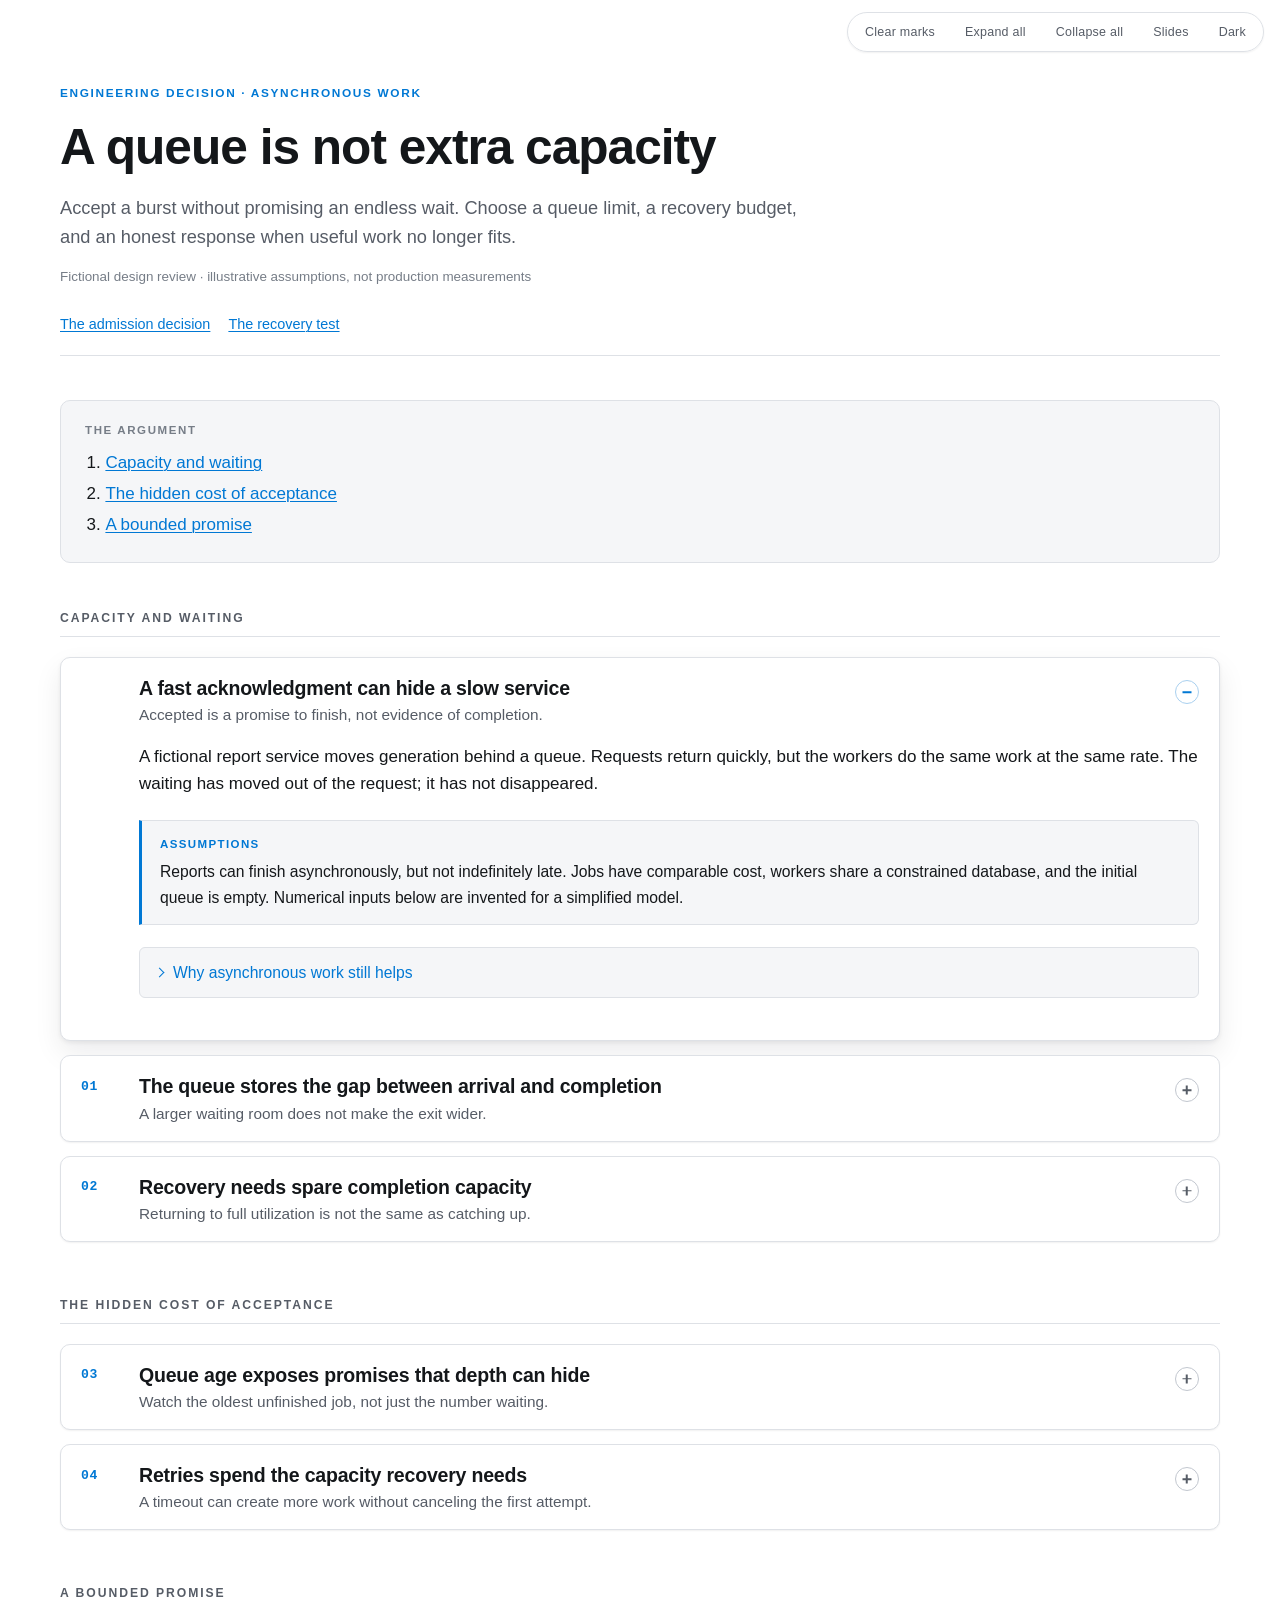
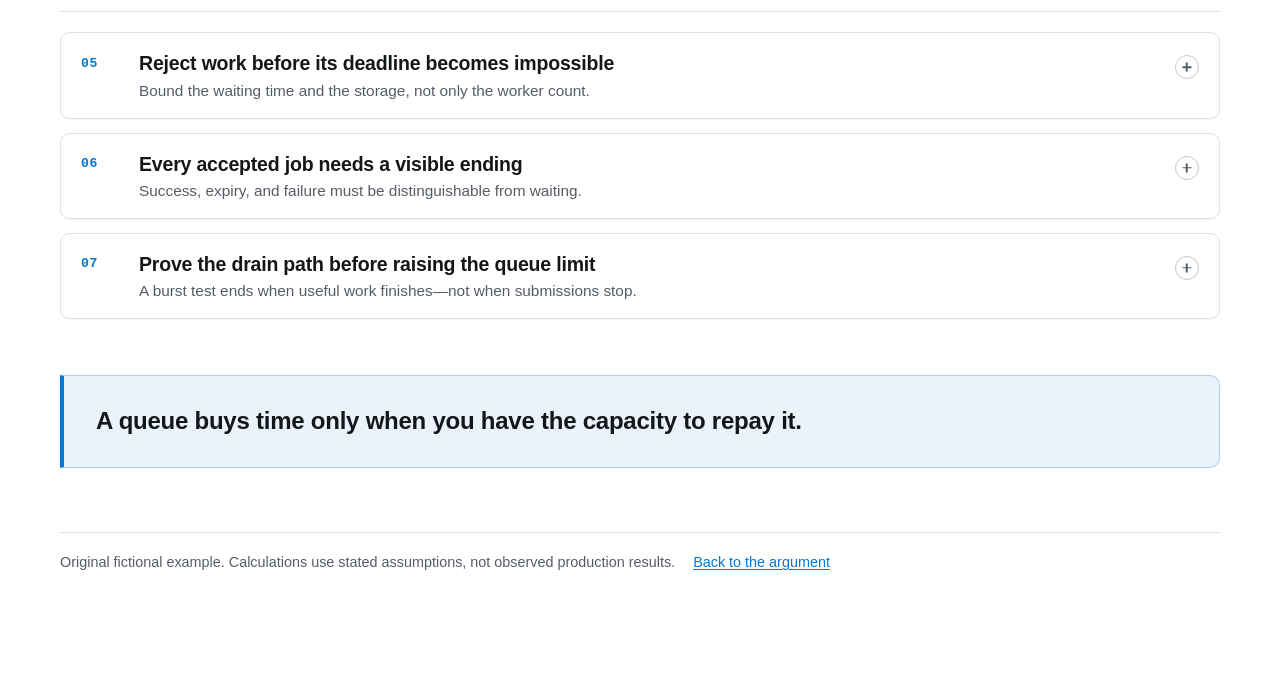
==== examples/html-docs/queue-is-not-capacity.standalone.html @ ca564f86 "Publish documented research, reasoning, and HTML skills Add catalog-ready packages, public examples," ====
<!doctype html>
<!--
MIT License

Copyright (c) 2026 Tomáš Kubica

Permission is hereby granted, free of charge, to any person obtaining a copy
of this software and associated documentation files (the "Software"), to deal
in the Software without restriction, including without limitation the rights
to use, copy, modify, merge, publish, distribute, sublicense, and/or sell
copies of the Software, and to permit persons to whom the Software is
furnished to do so, subject to the following conditions:

The above copyright notice and this permission notice shall be included in all
copies or substantial portions of the Software.

THE SOFTWARE IS PROVIDED "AS IS", WITHOUT WARRANTY OF ANY KIND, EXPRESS OR
IMPLIED, INCLUDING BUT NOT LIMITED TO THE WARRANTIES OF MERCHANTABILITY,
FITNESS FOR A PARTICULAR PURPOSE AND NONINFRINGEMENT. IN NO EVENT SHALL THE
AUTHORS OR COPYRIGHT HOLDERS BE LIABLE FOR ANY CLAIM, DAMAGES OR OTHER
LIABILITY, WHETHER IN AN ACTION OF CONTRACT, TORT OR OTHERWISE, ARISING FROM,
OUT OF OR IN CONNECTION WITH THE SOFTWARE OR THE USE OR OTHER DEALINGS IN THE
SOFTWARE.
-->
<html lang="en">
<head>
<meta charset="utf-8">
<meta name="viewport" content="width=device-width, initial-scale=1">
<title>A queue is not extra capacity</title>
<meta name="description" content="An engineering decision about bounded queues, recovery headroom, and admitting only work that can still finish usefully.">
<meta name="doc-id" content="queue-is-not-capacity">
<script>
(function () {
  var d = document.documentElement;
  d.classList.add("js");
  var p = new URLSearchParams(location.search);
  var t = p.get("theme");
  if (t !== "light" && t !== "dark") {
    try { t = localStorage.getItem("doc-theme"); } catch (e) { t = null; }
  }
  if (t !== "light" && t !== "dark") {
    t = window.matchMedia("(prefers-color-scheme: dark)").matches ? "dark" : "light";
  }
  d.setAttribute("data-theme", t);
  if (p.get("view") === "slides") d.setAttribute("data-view", "slides");
})();
</script>
<style>
:root {
  color-scheme: light;
  --bg: #ffffff; --surface: #ffffff; --surface-2: #f5f6f8; --surface-3: #eaecf0;
  --border: #dee1e6; --border-strong: #c2c7cf;
  --text: #14171a; --text-muted: #565c66; --text-faint: #767d87;
  --accent: #0078d4; --accent-strong: #005a9e; --accent-quiet: #4a9fe0;
  --accent-soft: #eaf3fb; --accent-border: #a9d0ef;
  --warn: #8a5300; --warn-soft: #fdf5e8; --warn-border: #e6c99a;
  --code-bg: #f5f6f8; --code-border: #e2e5ea;
  --focus: #0078d4;
  --shadow-1: 0 1px 2px rgba(16,19,23,.06);
  --shadow-2: 0 2px 4px rgba(16,19,23,.06), 0 12px 28px rgba(16,19,23,.08);
  --radius: 10px; --radius-sm: 6px; --canvas: 1160px;
  --font-sans: -apple-system, BlinkMacSystemFont, "Segoe UI Variable Text", "Segoe UI", Roboto, "Helvetica Neue", Arial, sans-serif;
  --font-mono: "Cascadia Mono", "Cascadia Code", ui-monospace, Consolas, "SF Mono", "Liberation Mono", Menlo, monospace;
}
[data-theme="dark"] {
  color-scheme: dark;
  --bg: #0e1013; --surface: #15181d; --surface-2: #1b1f26; --surface-3: #232830;
  --border: #2b313a; --border-strong: #3d4550;
  --text: #eceef1; --text-muted: #a7aeb8; --text-faint: #868e99;
  --accent: #4aa3e8; --accent-strong: #7cc0f3; --accent-quiet: #2f80c4;
  --accent-soft: #142430; --accent-border: #2c4f6d;
  --warn: #e0b055; --warn-soft: #241d10; --warn-border: #574627;
  --code-bg: #12151a; --code-border: #262c34;
  --focus: #6cb8f0;
  --shadow-1: 0 1px 2px rgba(0,0,0,.4);
  --shadow-2: 0 2px 4px rgba(0,0,0,.4), 0 12px 28px rgba(0,0,0,.45);
}
</style>
<style>
/* =========================================================================
   html-docs / article runtime
   Shared stylesheet for dynamic articles. Never edit per page.

   Requires the canonical token block inline in the page <head>. The fallback
   layer below only exists so a page is still legible if the inline block is
   missing; unlayered inline tokens always win over this layer.
   ========================================================================= */

@layer tokens-fallback {
  :root {
    color-scheme: light;
    --bg: #ffffff; --surface: #ffffff; --surface-2: #f5f6f8; --surface-3: #eaecf0;
    --border: #dee1e6; --border-strong: #c2c7cf;
    --text: #14171a; --text-muted: #565c66; --text-faint: #767d87;
    --accent: #0078d4; --accent-strong: #005a9e; --accent-quiet: #4a9fe0;
    --accent-soft: #eaf3fb; --accent-border: #a9d0ef;
    --warn: #8a5300; --warn-soft: #fdf5e8; --warn-border: #e6c99a;
    --code-bg: #f5f6f8; --code-border: #e2e5ea;
    --focus: #0078d4;
    --shadow-1: 0 1px 2px rgba(16,19,23,.06);
    --shadow-2: 0 2px 4px rgba(16,19,23,.06), 0 12px 28px rgba(16,19,23,.08);
    --radius: 10px; --radius-sm: 6px; --canvas: 1160px;
    --font-sans: -apple-system, BlinkMacSystemFont, "Segoe UI Variable Text", "Segoe UI", Roboto, "Helvetica Neue", Arial, sans-serif;
    --font-mono: "Cascadia Mono", "Cascadia Code", ui-monospace, Consolas, "SF Mono", "Liberation Mono", Menlo, monospace;
  }
  [data-theme="dark"] {
    color-scheme: dark;
    --bg: #0e1013; --surface: #15181d; --surface-2: #1b1f26; --surface-3: #232830;
    --border: #2b313a; --border-strong: #3d4550;
    --text: #eceef1; --text-muted: #a7aeb8; --text-faint: #868e99;
    --accent: #4aa3e8; --accent-strong: #7cc0f3; --accent-quiet: #2f80c4;
    --accent-soft: #142430; --accent-border: #2c4f6d;
    --warn: #e0b055; --warn-soft: #241d10; --warn-border: #574627;
    --code-bg: #12151a; --code-border: #262c34;
    --focus: #6cb8f0;
    --shadow-1: 0 1px 2px rgba(0,0,0,.4);
    --shadow-2: 0 2px 4px rgba(0,0,0,.4), 0 12px 28px rgba(0,0,0,.45);
  }
}

/* ---------- base ---------------------------------------------------- */

*, *::before, *::after { box-sizing: border-box; }

html { -webkit-text-size-adjust: 100%; }

body {
  margin: 0;
  padding: 0 24px 96px;
  background: var(--bg);
  color: var(--text);
  font-family: var(--font-sans);
  font-size: 17px;
  line-height: 1.62;
  counter-reset: card;
}

.doc {
  max-width: var(--canvas);
  margin: 0 auto;
}

p { margin: 0 0 1em; }
p:last-child { margin-bottom: 0; }

a {
  color: var(--accent);
  text-underline-offset: 2px;
  text-decoration-thickness: 1px;
}
a:hover { color: var(--accent-strong); }

:focus-visible {
  outline: 2px solid var(--focus);
  outline-offset: 2px;
  border-radius: 3px;
}

h1, h2, h3, h4 { line-height: 1.24; font-weight: 650; }

hr { border: 0; border-top: 1px solid var(--border); margin: 40px 0; }

ul, ol { margin: 0 0 1em; padding-left: 1.3em; }
li { margin: 0.28em 0; }

strong { font-weight: 650; }

code {
  font-family: var(--font-mono);
  font-size: 0.92em;
}

:not(pre) > code {
  background: var(--surface-2);
  border: 1px solid var(--border);
  border-radius: 4px;
  padding: 0.08em 0.34em;
}

table {
  width: 100%;
  border-collapse: collapse;
  margin: 0 0 1em;
  font-size: 0.96em;
}
th, td {
  text-align: left;
  padding: 8px 12px;
  border-bottom: 1px solid var(--border);
  vertical-align: top;
}
th {
  font-size: 0.8rem;
  letter-spacing: 0.06em;
  text-transform: uppercase;
  color: var(--text-muted);
  font-weight: 600;
}

/* ---------- controls bar -------------------------------------------- */

.controls {
  position: fixed;
  top: 12px;
  right: 16px;
  z-index: 40;
  display: flex;
  gap: 6px;
  padding: 5px;
  background: color-mix(in srgb, var(--surface) 88%, transparent);
  border: 1px solid var(--border);
  border-radius: 999px;
  box-shadow: var(--shadow-1);
  backdrop-filter: blur(8px);
}

.ctrl {
  font: inherit;
  font-size: 0.78rem;
  line-height: 1;
  letter-spacing: 0.02em;
  color: var(--text-muted);
  background: transparent;
  border: 0;
  border-radius: 999px;
  padding: 8px 12px;
  cursor: pointer;
}
.ctrl:hover { background: var(--surface-2); color: var(--text); }
.ctrl[aria-pressed="true"] {
  background: var(--accent-soft);
  color: var(--accent-strong);
  box-shadow: inset 0 0 0 1px var(--accent-border);
}

/* ---------- header, nav, toc ---------------------------------------- */

.doc-header { padding: 84px 0 8px; }

.eyebrow {
  margin: 0 0 14px;
  font-size: 0.74rem;
  font-weight: 620;
  letter-spacing: 0.14em;
  text-transform: uppercase;
  color: var(--accent);
}

.doc-header h1 {
  margin: 0 0 14px;
  font-size: clamp(2.1rem, 4.6vw, 3.1rem);
  letter-spacing: -0.02em;
}

.subtitle {
  margin: 0 0 14px;
  max-width: 74ch;
  font-size: 1.14rem;
  color: var(--text-muted);
}

.meta {
  margin: 0;
  font-size: 0.84rem;
  color: var(--text-faint);
}

.doc-nav, .doc-footer {
  display: flex;
  flex-wrap: wrap;
  gap: 18px;
  padding: 18px 0;
  font-size: 0.9rem;
}
.doc-nav { border-bottom: 1px solid var(--border); margin-bottom: 44px; }
.doc-footer {
  border-top: 1px solid var(--border);
  margin-top: 64px;
  color: var(--text-muted);
}

.toc {
  margin: 0 0 48px;
  padding: 20px 24px;
  background: var(--surface-2);
  border: 1px solid var(--border);
  border-radius: var(--radius);
}
.toc-label {
  margin: 0 0 10px;
  font-size: 0.72rem;
  font-weight: 620;
  letter-spacing: 0.14em;
  text-transform: uppercase;
  color: var(--text-faint);
}
.toc ol { margin: 0; padding-left: 1.2em; }
.toc li { margin: 0.2em 0; }

/* ---------- chapter -------------------------------------------------- */

.chapter { margin: 0 0 56px; }

.chapter-label {
  margin: 0 0 20px;
  padding-bottom: 10px;
  border-bottom: 1px solid var(--border);
  font-size: 0.76rem;
  font-weight: 620;
  letter-spacing: 0.16em;
  text-transform: uppercase;
  color: var(--text-muted);
}

/* ---------- card ------------------------------------------------------ */

.card {
  margin: 0 0 14px;
  background: var(--surface);
  border: 1px solid var(--border);
  border-radius: var(--radius);
  box-shadow: var(--shadow-1);
}
.card:last-child { margin-bottom: 0; }
.card[data-open] { box-shadow: var(--shadow-2); }

.card:not(.card--lead) { counter-increment: card; }

.card-head { margin: 0; font-size: 1rem; }

.card-toggle {
  display: grid;
  grid-template-columns: 46px 1fr 18px 24px;
  align-items: start;
  gap: 12px;
  width: 100%;
  padding: 18px 20px;
  font: inherit;
  text-align: left;
  color: inherit;
  background: transparent;
  border: 0;
  border-radius: var(--radius);
  cursor: pointer;
}
.card-toggle:hover { background: var(--surface-2); }

.card-num {
  font-family: var(--font-mono);
  font-size: 0.82rem;
  font-weight: 600;
  letter-spacing: 0.04em;
  color: var(--accent);
  padding-top: 0.34em;
}
.card:not(.card--lead) .card-num:empty::before {
  content: counter(card, decimal-leading-zero);
}
.card--lead .card-toggle { grid-template-columns: 46px 1fr 18px 24px; }

/* Read marker. Space is reserved whether or not the card is marked, so
   marking one never shifts the layout. Unread is invisible until the head is
   hovered, which hints that the mark exists without decorating every row. */
.card-read {
  position: relative;
  width: 16px;
  height: 16px;
  margin-top: 8px;
  border-radius: 50%;
  border: 1px solid var(--border-strong);
  opacity: 0;
  transition: opacity 0.18s ease;
}
.card-head:hover .card-read { opacity: 0.3; }
.card[data-read="true"] .card-read,
.card[data-read="true"] .card-head:hover .card-read {
  opacity: 1;
  border-color: var(--accent);
  background: var(--accent-soft);
}
/* Drawn rather than typed: a check glyph in this range reads as an emoji to
   text extractors, and drawing it keeps the weight matched to the border. */
.card[data-read="true"] .card-read::after {
  content: "";
  position: absolute;
  left: 5px;
  top: 2px;
  width: 4px;
  height: 8px;
  border: solid var(--accent);
  border-width: 0 1.5px 1.5px 0;
  transform: rotate(42deg);
}

.card-titles { display: block; min-width: 0; }

.card-title {
  display: block;
  font-size: 1.22rem;
  font-weight: 620;
  letter-spacing: -0.01em;
}

.card-sub {
  display: block;
  margin-top: 5px;
  font-size: 0.96rem;
  font-weight: 400;
  color: var(--text-muted);
}

.card-mark {
  position: relative;
  width: 24px;
  height: 24px;
  margin-top: 4px;
  border-radius: 50%;
  border: 1px solid var(--border-strong);
  color: var(--text-muted);
}
.card-mark::before, .card-mark::after {
  content: "";
  position: absolute;
  top: 50%;
  left: 50%;
  width: 9px;
  height: 1.5px;
  background: currentColor;
  transform: translate(-50%, -50%);
  transition: transform 0.18s ease, opacity 0.18s ease;
}
.card-mark::after { transform: translate(-50%, -50%) rotate(90deg); }
.card[data-open] .card-mark { border-color: var(--accent-border); color: var(--accent); }
.card[data-open] .card-mark::after { opacity: 0; transform: translate(-50%, -50%) rotate(0deg); }

.card-body { padding: 0 20px 22px 78px; }

.js .card-body { display: none; }
.js .card[data-open] > .card-body { display: block; animation: doc-open 0.18s ease; }

@keyframes doc-open {
  from { opacity: 0; transform: translateY(-4px); }
  to { opacity: 1; transform: none; }
}

.card-body > h4 {
  margin: 26px 0 10px;
  font-size: 1.02rem;
  letter-spacing: 0.01em;
}
.card-body > h4:first-child { margin-top: 0; }

/* ---------- reveal ---------------------------------------------------- */

.reveal {
  margin: 20px 0;
  border: 1px solid var(--border);
  border-radius: var(--radius-sm);
  background: var(--surface-2);
}

.reveal-toggle {
  display: flex;
  align-items: center;
  gap: 10px;
  width: 100%;
  padding: 12px 16px;
  font: inherit;
  font-size: 0.98rem;
  text-align: left;
  color: var(--accent);
  background: transparent;
  border: 0;
  border-radius: var(--radius-sm);
  cursor: pointer;
}
.reveal-toggle::before {
  content: "";
  flex: none;
  width: 7px;
  height: 7px;
  border-right: 1.6px solid currentColor;
  border-bottom: 1.6px solid currentColor;
  transform: rotate(-45deg);
  transition: transform 0.18s ease;
}
.reveal[data-open] > .reveal-toggle::before { transform: rotate(45deg); }
.reveal-toggle:hover { background: var(--surface-3); }

.reveal-body {
  padding: 2px 16px 16px 33px;
  font-size: 1rem;
}
.js .reveal-body { display: none; }
.js .reveal[data-open] > .reveal-body { display: block; animation: doc-open 0.18s ease; }

/* ---------- tabs ------------------------------------------------------ */

.tabs { margin: 22px 0; }

.tablist {
  display: flex;
  flex-wrap: wrap;
  gap: 4px;
  margin-bottom: -1px;
}

.tablist [role="tab"] {
  font: inherit;
  font-size: 0.92rem;
  padding: 9px 15px;
  color: var(--text-muted);
  background: transparent;
  border: 1px solid transparent;
  border-radius: var(--radius-sm) var(--radius-sm) 0 0;
  cursor: pointer;
}
.tablist [role="tab"]:hover { color: var(--text); background: var(--surface-2); }
.tablist [role="tab"][aria-selected="true"] {
  color: var(--accent-strong);
  background: var(--accent-soft);
  border-color: var(--accent-border);
  border-bottom-color: var(--accent-soft);
  font-weight: 600;
}

.tabpanel {
  padding: 18px 20px;
  background: var(--accent-soft);
  border: 1px solid var(--accent-border);
  border-radius: 0 var(--radius-sm) var(--radius-sm) var(--radius-sm);
}

html:not(.js) .tablist { display: none; }
html:not(.js) .tabpanel[hidden] { display: block; }
html:not(.js) .tabpanel { margin-bottom: 8px; border-radius: var(--radius-sm); }
html:not(.js) .tabpanel[data-tab-label]::before {
  content: attr(data-tab-label);
  display: block;
  margin-bottom: 10px;
  font-size: 0.74rem;
  font-weight: 620;
  letter-spacing: 0.12em;
  text-transform: uppercase;
  color: var(--accent-strong);
}

/* ---------- detail grid ---------------------------------------------- */

.detail-grid {
  display: grid;
  grid-template-columns: repeat(2, minmax(0, 1fr));
  gap: 12px;
  margin: 22px 0;
}

.detail-tile {
  border: 1px solid var(--border);
  border-radius: var(--radius-sm);
  background: var(--surface-2);
}

.detail-open {
  display: block;
  width: 100%;
  padding: 16px 18px;
  font: inherit;
  text-align: left;
  color: inherit;
  background: transparent;
  border: 0;
  border-radius: var(--radius-sm);
  cursor: pointer;
}
.detail-open:hover { background: var(--surface-3); }

.detail-title {
  display: block;
  font-size: 1.02rem;
  font-weight: 620;
  margin-bottom: 5px;
}
.detail-summary { display: block; color: var(--text-muted); font-size: 0.98rem; }
.detail-more {
  display: inline-flex;
  align-items: center;
  gap: 6px;
  margin-top: 10px;
  font-size: 0.86rem;
  font-weight: 600;
  color: var(--accent);
}
.detail-more::after {
  content: "";
  width: 6px;
  height: 6px;
  border-right: 1.6px solid currentColor;
  border-top: 1.6px solid currentColor;
  transform: rotate(45deg);
}
html:not(.js) .detail-more { display: none; }

.detail-body { padding: 0 18px 16px; }
.js .detail-body { display: none; }

/* ---------- dialog ---------------------------------------------------- */

.doc-dialog {
  width: min(720px, calc(100vw - 40px));
  max-height: calc(100vh - 80px);
  padding: 0;
  color: var(--text);
  background: var(--surface);
  border: 1px solid var(--border);
  border-radius: var(--radius);
  box-shadow: var(--shadow-2);
}
.doc-dialog::backdrop { background: rgba(8, 10, 13, 0.55); }

.doc-dialog-head {
  display: flex;
  align-items: baseline;
  justify-content: space-between;
  gap: 16px;
  padding: 20px 22px 12px;
}
.doc-dialog-head h2 { margin: 0; font-size: 1.2rem; }

.doc-dialog-body {
  padding: 0 22px 24px;
  overflow: auto;
  max-height: calc(100vh - 190px);
}
.js .doc-dialog-body .detail-body { display: block; padding: 0; }

.doc-dialog-close {
  font: inherit;
  font-size: 0.84rem;
  color: var(--text-muted);
  background: transparent;
  border: 1px solid var(--border);
  border-radius: var(--radius-sm);
  padding: 6px 12px;
  cursor: pointer;
}
.doc-dialog-close:hover { color: var(--text); background: var(--surface-2); }

/* ---------- sequence -------------------------------------------------- */

.sequence {
  display: grid;
  grid-auto-flow: column;
  grid-auto-columns: minmax(0, 1fr);
  gap: 10px;
  margin: 22px 0;
  padding: 0;
  list-style: none;
  counter-reset: seq;
}
.sequence > li {
  position: relative;
  margin: 0;
  padding: 14px 16px;
  background: var(--surface-2);
  border: 1px solid var(--border);
  border-left: 3px solid var(--accent-quiet);
  border-radius: var(--radius-sm);
}
.sequence > li:last-child { border-left-color: var(--accent-strong); background: var(--accent-soft); }
.sequence > li:not(:last-child)::after {
  content: "";
  position: absolute;
  top: 50%;
  right: -9px;
  width: 7px;
  height: 7px;
  border-right: 1.6px solid var(--border-strong);
  border-top: 1.6px solid var(--border-strong);
  transform: translateY(-50%) rotate(45deg);
}
.seq-title {
  display: block;
  font-weight: 620;
  font-size: 0.98rem;
  margin-bottom: 4px;
}
.seq-note { display: block; font-size: 0.9rem; color: var(--text-muted); }

/* ---------- steps ------------------------------------------------------ */

.steps {
  margin: 22px 0;
  padding: 0;
  list-style: none;
  counter-reset: step;
}
.steps > li {
  position: relative;
  counter-increment: step;
  margin: 0 0 14px;
  padding-left: 46px;
}
.steps > li:last-child { margin-bottom: 0; }
.steps > li::before {
  content: counter(step);
  position: absolute;
  left: 0;
  top: 0;
  display: grid;
  place-items: center;
  width: 30px;
  height: 30px;
  font-family: var(--font-mono);
  font-size: 0.86rem;
  font-weight: 600;
  color: var(--accent-strong);
  background: var(--accent-soft);
  border: 1px solid var(--accent-border);
  border-radius: 50%;
}
.steps h3, .steps h4 { margin: 4px 0 4px; font-size: 1.02rem; }

/* ---------- summary grid ---------------------------------------------- */

.summary-grid {
  display: grid;
  grid-template-columns: repeat(2, minmax(0, 1fr));
  gap: 12px;
  margin: 22px 0;
}
.summary-item {
  padding: 16px 18px;
  background: var(--surface-2);
  border: 1px solid var(--border);
  border-radius: var(--radius-sm);
}
.summary-label {
  display: block;
  margin-bottom: 6px;
  font-size: 0.72rem;
  font-weight: 620;
  letter-spacing: 0.12em;
  text-transform: uppercase;
  color: var(--accent);
}

/* ---------- arrow list -------------------------------------------------- */

.arrow-list {
  margin: 20px 0;
  padding: 0;
  list-style: none;
}
.arrow-list > li {
  position: relative;
  margin: 0 0 9px;
  padding-left: 28px;
}
.arrow-list > li::before {
  content: "\2192";
  position: absolute;
  left: 0;
  top: 0;
  font-weight: 600;
  color: var(--accent);
}

/* ---------- callouts ---------------------------------------------------- */

.callout {
  margin: 22px 0;
  padding: 14px 18px;
  background: var(--surface-2);
  border: 1px solid var(--border);
  border-left: 3px solid var(--accent);
  border-radius: 0 var(--radius-sm) var(--radius-sm) 0;
  font-size: 0.98rem;
}
.callout-label {
  margin: 0 0 6px;
  font-size: 0.72rem;
  font-weight: 620;
  letter-spacing: 0.12em;
  text-transform: uppercase;
  color: var(--accent);
}
.callout--warning {
  border-left-color: var(--warn);
  background: var(--warn-soft);
  border-color: var(--warn-border);
  border-left-color: var(--warn);
}
.callout--warning .callout-label { color: var(--warn); }
.callout--verdict { background: var(--accent-soft); border-color: var(--accent-border); border-left-color: var(--accent-strong); }
.callout--source, .callout--author { border-left-color: var(--border-strong); }
.callout--source .callout-label, .callout--author .callout-label { color: var(--text-muted); }
.callout--source { font-size: 0.92rem; color: var(--text-muted); }

/* note is the base appearance; the modifier exists so that every callout in a
   document names its meaning explicitly */
.callout--note { border-left-color: var(--accent); }
.callout--rule { border-left-color: var(--text); background: var(--surface-3); }
.callout--rule .callout-label { color: var(--text); }

/* ---------- code -------------------------------------------------------- */

.code { margin: 22px 0; }

.code-label {
  margin: 0 0 -1px;
  display: inline-block;
  padding: 5px 12px;
  font-family: var(--font-mono);
  font-size: 0.76rem;
  color: var(--text-muted);
  background: var(--surface-2);
  border: 1px solid var(--code-border);
  border-radius: var(--radius-sm) var(--radius-sm) 0 0;
}

.code pre {
  margin: 0;
  padding: 16px 18px;
  overflow-x: auto;
  background: var(--code-bg);
  border: 1px solid var(--code-border);
  border-radius: 0 var(--radius-sm) var(--radius-sm) var(--radius-sm);
  font-family: var(--font-mono);
  font-size: 0.88rem;
  line-height: 1.6;
  white-space: pre;
  tab-size: 2;
}
.code pre code {
  background: none;
  border: 0;
  padding: 0;
  font-size: inherit;
}
.code:not(:has(.code-label)) pre { border-radius: var(--radius-sm); }

/* ---------- figures ------------------------------------------------------ */

.figure { margin: 24px 0; }
.figure a.zoom {
  display: block;
  border: 1px solid var(--border);
  border-radius: var(--radius-sm);
  overflow: hidden;
  background: var(--surface-2);
  line-height: 0;
}
.figure img { display: block; width: 100%; height: auto; }
.figure figcaption {
  margin-top: 9px;
  font-size: 0.9rem;
  color: var(--text-muted);
  line-height: 1.5;
}

/* ---------- lightbox ------------------------------------------------------ */

.lightbox {
  width: 100vw;
  max-width: 100vw;
  height: 100vh;
  max-height: 100vh;
  padding: 0;
  border: 0;
  background: transparent;
  overflow: hidden;
}
.lightbox::backdrop { background: rgba(6, 8, 10, 0.9); }

.lightbox-stage {
  position: absolute;
  inset: 0;
  display: grid;
  place-items: center;
  overflow: hidden;
  cursor: grab;
  touch-action: none;
}
.lightbox-stage[data-panning] { cursor: grabbing; }
.lightbox-stage img {
  max-width: 96vw;
  max-height: 92vh;
  transform: translate(var(--lb-x, 0px), var(--lb-y, 0px)) scale(var(--lb-scale, 1));
  transform-origin: center center;
  transition: transform 0.08s linear;
  user-select: none;
  -webkit-user-drag: none;
}

.lightbox-bar {
  position: absolute;
  bottom: 16px;
  left: 50%;
  transform: translateX(-50%);
  display: flex;
  gap: 6px;
  padding: 6px;
  background: color-mix(in srgb, var(--surface) 92%, transparent);
  border: 1px solid var(--border);
  border-radius: 999px;
  box-shadow: var(--shadow-2);
}
.lightbox-bar button {
  font: inherit;
  font-size: 0.8rem;
  min-width: 38px;
  padding: 7px 12px;
  color: var(--text-muted);
  background: transparent;
  border: 0;
  border-radius: 999px;
  cursor: pointer;
}
.lightbox-bar button:hover { background: var(--surface-2); color: var(--text); }

.lightbox-caption {
  position: absolute;
  top: 16px;
  left: 50%;
  transform: translateX(-50%);
  max-width: min(80ch, 90vw);
  padding: 8px 14px;
  font-size: 0.86rem;
  text-align: center;
  color: var(--text);
  background: color-mix(in srgb, var(--surface) 92%, transparent);
  border: 1px solid var(--border);
  border-radius: var(--radius-sm);
}
.lightbox-caption:empty { display: none; }

/* ---------- takeaway ------------------------------------------------------ */

.takeaway {
  margin: 56px 0 0;
  padding: 28px 32px;
  font-size: clamp(1.2rem, 2.2vw, 1.5rem);
  line-height: 1.45;
  font-weight: 560;
  letter-spacing: -0.01em;
  color: var(--text);
  background: var(--accent-soft);
  border: 1px solid var(--accent-border);
  border-left: 4px solid var(--accent);
  border-radius: 0 var(--radius) var(--radius) 0;
}

/* ---------- slides mode ---------------------------------------------------- */

.slide-ui { display: none; }

[data-view="slides"] body {
  padding: 0;
  overflow: hidden;
  height: 100vh;
}
[data-view="slides"] .doc { max-width: none; }
[data-view="slides"] .doc-header,
[data-view="slides"] .doc-nav,
[data-view="slides"] .doc-footer,
[data-view="slides"] .toc,
[data-view="slides"] .takeaway:not([data-slide-current]) { display: none; }
[data-view="slides"] .chapter { margin: 0; }
[data-view="slides"] .chapter-label { display: none; }
[data-view="slides"] .card { display: none; margin: 0; }

[data-view="slides"] .controls {
  opacity: 0.22;
  transition: opacity 0.35s ease;
}
/* Declared before the hover rule: both selectors weigh the same, so whichever
   comes last would win, and hover must always be able to reach full opacity. */
[data-view="slides"][data-chrome="awake"] .controls { opacity: 0.75; }
[data-view="slides"] .controls:hover,
[data-view="slides"] .controls:focus-within { opacity: 1; }
[data-view="slides"] .ctrl[data-action="expand-all"],
[data-view="slides"] .ctrl[data-action="collapse-all"],
[data-view="slides"] .ctrl[data-action="clear-read"] { display: none; }
/* While presenting, the Slides toggle is the way back to the article, but it
   must not glow: an accent pill in the corner of every slide pulls the eye.
   It reads as pressed only once the bar is hovered. */
[data-view="slides"] .ctrl[aria-pressed="true"] {
  background: transparent;
  color: var(--text-muted);
  box-shadow: none;
}
[data-view="slides"] .controls:hover .ctrl[aria-pressed="true"],
[data-view="slides"] .controls:focus-within .ctrl[aria-pressed="true"] {
  background: var(--accent-soft);
  color: var(--accent-strong);
  box-shadow: inset 0 0 0 1px var(--accent-border);
}

[data-view="slides"] .slide-ui {
  display: flex;
  position: fixed;
  z-index: 60;
}
[data-view="slides"] .slide-nav {
  opacity: 0.22;
  transition: opacity 0.35s ease;
}
[data-view="slides"][data-chrome="awake"] .slide-nav { opacity: 0.75; }
[data-view="slides"] .slide-nav:hover,
[data-view="slides"] .slide-nav:focus-within { opacity: 1; }
[data-view="slides"] .slide-progress {
  bottom: 14px;
  right: 18px;
  gap: 10px;
  align-items: center;
  font-family: var(--font-mono);
  font-size: 0.78rem;
  color: var(--text-faint);
}
[data-view="slides"] .slide-nav {
  bottom: 12px;
  left: 18px;
  gap: 6px;
}
.slide-nav button {
  font: inherit;
  font-size: 0.8rem;
  color: var(--text-muted);
  background: var(--surface-2);
  border: 1px solid var(--border);
  border-radius: 999px;
  padding: 6px 13px;
  cursor: pointer;
}
.slide-nav button:hover { color: var(--text); background: var(--surface-3); }

/* Slide index. Same shape as the deck's, so the two document types behave
   identically once you are presenting. */
.slide-index {
  width: min(720px, calc(100vw - 48px));
  max-height: calc(100vh - 96px);
  padding: 0;
  color: var(--text);
  background: var(--surface);
  border: 1px solid var(--border);
  border-radius: var(--radius);
  box-shadow: var(--shadow-2);
}
.slide-index::backdrop { background: rgba(8, 10, 13, 0.6); }
.slide-index h2 {
  margin: 0;
  padding: 20px 24px 12px;
  font-size: 0.82rem;
  letter-spacing: 0.08em;
  text-transform: uppercase;
  color: var(--text-muted);
}
.slide-index ol {
  margin: 0;
  padding: 0 12px 16px;
  list-style: none;
  overflow: auto;
  max-height: calc(100vh - 190px);
}
.slide-index button {
  display: grid;
  grid-template-columns: 40px 1fr;
  gap: 12px;
  width: 100%;
  padding: 10px 14px;
  font: inherit;
  font-size: 0.92rem;
  text-align: left;
  color: inherit;
  background: transparent;
  border: 0;
  border-radius: var(--radius-sm);
  cursor: pointer;
}
.slide-index button:hover { background: var(--surface-2); }
.slide-index button[aria-current="true"] { background: var(--accent-soft); color: var(--accent-strong); }
.slide-index .idx-num { font-family: var(--font-mono); color: var(--text-faint); }
.slide-index .idx-kind { color: var(--text-faint); font-size: 0.8rem; }

[data-view="slides"] .card[data-slide-current] > * { zoom: var(--slide-zoom, 1); }

[data-view="slides"] .card[data-slide-current] {
  display: block;
  position: fixed;
  inset: 0;
  padding: 5vh 6vw 9vh;
  overflow: hidden;
  background: var(--bg);
  border: 0;
  border-radius: 0;
  box-shadow: none;
}
[data-view="slides"] .card[data-slide-current] .card-toggle {
  grid-template-columns: 62px 1fr;
  padding: 0 0 18px;
  cursor: default;
  border-bottom: 1px solid var(--border);
}
[data-view="slides"] .card[data-slide-current] .card-toggle:hover { background: transparent; }
[data-view="slides"] .card[data-slide-current] .card-mark,
[data-view="slides"] .card[data-slide-current] .card-read { display: none; }
[data-view="slides"] .card[data-slide-current] .card-num { font-size: 1rem; padding-top: 0.5em; }
[data-view="slides"] .card[data-slide-current] .card-title { font-size: 2.1rem; }
[data-view="slides"] .card[data-slide-current] .card-sub { font-size: 1.1rem; }
[data-view="slides"] .card[data-slide-current] .card-body {
  display: block;
  padding: 26px 0 0 62px;
  font-size: 1.16rem;
}
[data-view="slides"] .card[data-slide-current] .reveal-body { display: none; }
[data-view="slides"] .card[data-slide-current] .reveal[data-open] > .reveal-body { display: block; }

[data-view="slides"] .chapter[data-slide-current] > .chapter-label {
  display: grid;
  align-content: center;
  position: fixed;
  inset: 0;
  padding: 0 8vw;
  margin: 0;
  border: 0;
  font-size: clamp(2rem, 6vw, 4rem);
  letter-spacing: 0.04em;
  color: var(--text);
  background: var(--bg);
}

[data-view="slides"] .takeaway[data-slide-current] {
  display: grid;
  align-content: center;
  position: fixed;
  inset: 0;
  margin: 0;
  padding: 0 10vw;
  border: 0;
  border-radius: 0;
  font-size: clamp(1.6rem, 3.6vw, 2.6rem);
  background: var(--accent-soft);
}

/* ---------- responsive ------------------------------------------------------ */

@media (max-width: 760px) {
  body { padding: 0 16px 72px; font-size: 16px; }
  .doc-header { padding-top: 96px; }
  .card-toggle { grid-template-columns: 34px 1fr 22px; gap: 9px; padding: 15px 14px; }
  .card-body { padding: 0 16px 18px 16px; }
  .detail-grid, .summary-grid { grid-template-columns: minmax(0, 1fr); }
  .sequence { grid-auto-flow: row; }
  .sequence > li:not(:last-child)::after {
    top: auto; right: auto; bottom: -9px; left: 22px;
    transform: rotate(135deg);
  }
  .controls { top: auto; bottom: 12px; right: 12px; left: 12px; justify-content: center; }
}

/* ---------- motion, print -------------------------------------------------- */

@media (prefers-reduced-motion: reduce) {
  *, *::before, *::after {
    animation-duration: 0.001ms !important;
    animation-iteration-count: 1 !important;
    transition-duration: 0.001ms !important;
    scroll-behavior: auto !important;
  }
}

@media print {
  body { padding: 0; font-size: 11pt; }
  .controls, .slide-ui, .doc-nav, .doc-footer { display: none; }
  .js .card-body, .js .reveal-body, .js .detail-body { display: block !important; }
  html:not(.js) .tabpanel[hidden], .tabpanel[hidden] { display: block !important; }
  .card { break-inside: avoid; box-shadow: none; }
  .card-mark, .detail-more { display: none; }
  a { color: inherit; text-decoration: underline; }
}
</style>
<script>
(function () {
  function boot() {
/* =========================================================================
   html-docs / article runtime
   Shared script for dynamic articles. Never edit per page.

   This script adds behavior only. Every piece of content is already present
   and readable in the HTML with JavaScript disabled.

   Provides: card and reveal collapsing, expand/collapse all, tabs, detail-grid
   dialogs, image lightbox with zoom and pan, theme toggle, optional slides mode.
   ========================================================================= */

(() => {
  "use strict";

  const root = document.documentElement;
  const THEME_KEY = "doc-theme";
  /* Below this the body text stops being readable from the back of a room.
     A card that still overflows here has to be split by the author. */
  const MIN_ZOOM = 0.5;

  const els = (sel, scope) => Array.from((scope || document).querySelectorAll(sel));
  const el = (sel, scope) => (scope || document).querySelector(sel);

  /* Slides state is declared first: the page may already be in slides mode on
     first paint (?view=slides), and component setup below calls fitCurrentSlide. */
  const slidesEnabled = !!el('[data-action="toggle-slides"]');
  let slides = [];
  let slideIndex = 0;
  let slideDialog = null;
  let chromeTimer = null;

  /* ---------- theme ------------------------------------------------- */

  function currentTheme() {
    return root.getAttribute("data-theme") === "dark" ? "dark" : "light";
  }

  function applyTheme(theme) {
    root.setAttribute("data-theme", theme);
    try {
      localStorage.setItem(THEME_KEY, theme);
    } catch (err) {
      /* storage blocked; theme still applies for this page view */
    }
    els('[data-action="toggle-theme"]').forEach((btn) => {
      const next = theme === "dark" ? "light" : "dark";
      btn.textContent = next === "dark" ? "Dark" : "Light";
      btn.setAttribute("aria-label", "Switch to " + next + " theme");
    });
  }

  applyTheme(currentTheme());

  /* ---------- collapsibles ------------------------------------------ */

  function setOpen(container, toggle, open) {
    if (open) {
      container.setAttribute("data-open", "");
    } else {
      container.removeAttribute("data-open");
    }
    toggle.setAttribute("aria-expanded", open ? "true" : "false");
  }

  function initCollapsible(container, toggleSel, bodySel) {
    const toggle = el(toggleSel, container);
    const body = el(bodySel, container);
    if (!toggle || !body) return;

    if (!body.id) {
      body.id = (container.id || "sec-" + Math.random().toString(36).slice(2, 8)) + "-body";
    }
    toggle.setAttribute("aria-controls", body.id);

    const startOpen = container.hasAttribute("data-open") ||
      toggle.getAttribute("aria-expanded") === "true";
    setOpen(container, toggle, startOpen);

    toggle.addEventListener("click", () => {
      const open = !container.hasAttribute("data-open");
      setOpen(container, toggle, open);
      if (root.getAttribute("data-view") === "slides") fitCurrentSlide();
    });
  }

  /* Card numbers are a CSS counter so the page numbers itself without JS. In
     slides mode non-current cards are display:none, which restarts the counter,
     so freeze the numbers into the DOM once. The :empty rule in the stylesheet
     then stops the counter from rendering a second value. */
  let cardNumber = 0;
  els(".card").forEach((card) => {
    if (!card.id) {
      card.id = "card-" + Math.random().toString(36).slice(2, 8);
      card.setAttribute("data-auto-id", "");
    }
    const num = el(":scope > .card-head > .card-toggle > .card-num", card);
    if (num && !card.classList.contains("card--lead")) {
      cardNumber += 1;
      num.textContent = cardNumber < 10 ? "0" + cardNumber : String(cardNumber);
    }
    initCollapsible(card, ":scope > .card-head > .card-toggle", ":scope > .card-body");
  });

  els(".reveal").forEach((reveal) => {
    initCollapsible(reveal, ":scope > .reveal-toggle", ":scope > .reveal-body");
  });

  function setAllCards(open) {
    els(".card").forEach((card) => {
      const toggle = el(":scope > .card-head > .card-toggle", card);
      if (toggle) setOpen(card, toggle, open);
    });
  }

  els('[data-action="expand-all"]').forEach((b) =>
    b.addEventListener("click", () => setAllCards(true)));
  els('[data-action="collapse-all"]').forEach((b) =>
    b.addEventListener("click", () => setAllCards(false)));
  els('[data-action="toggle-theme"]').forEach((b) =>
    b.addEventListener("click", () => applyTheme(currentTheme() === "dark" ? "light" : "dark")));

  /* ---------- read tracking -------------------------------------------- */

  /* A card is marked once it has been open and on screen long enough to have
     actually been read. That is a different claim from "was clicked", which is
     why this is measured rather than wired to the toggle. State is per
     document and survives reloads, so a long article can be resumed. */

  const cards = els(".card");

  const READ_KEY = "doc-read:" + (() => {
    const meta = el('meta[name="doc-id"]');
    if (meta && meta.content) return meta.content;
    return location.pathname.split("/").pop() || "index";
  })();

  /* Auto-generated ids are random per load, so they cannot key stored state.
     Those cards fall back to their position. Authored ids survive edits. */
  const cardKey = (card) =>
    card.hasAttribute("data-auto-id") ? "n" + cards.indexOf(card) : card.id;

  let readSet = new Set();
  try {
    readSet = new Set(JSON.parse(localStorage.getItem(READ_KEY) || "[]"));
  } catch (e) { readSet = new Set(); }

  function persistRead() {
    try { localStorage.setItem(READ_KEY, JSON.stringify(Array.from(readSet))); }
    catch (e) { /* private mode; marks simply do not persist */ }
  }

  function paintRead() {
    cards.forEach((card) => {
      card.setAttribute("data-read", readSet.has(cardKey(card)) ? "true" : "false");
    });
  }

  const dwell = new Map();

  function clearDwell(card) {
    if (!dwell.has(card)) return;
    clearTimeout(dwell.get(card));
    dwell.delete(card);
  }

  function startDwell(card) {
    if (dwell.has(card)) return;
    dwell.set(card, setTimeout(() => {
      dwell.delete(card);
      readSet.add(cardKey(card));
      persistRead();
      paintRead();
    }, 900));
  }

  function scanRead() {
    /* Slides mode shows one card at a time, full screen. Counting that as
       reading would mark the whole article read the moment it is presented. */
    if (root.getAttribute("data-view") === "slides") return;
    const vh = window.innerHeight;
    if (!vh) return;
    cards.forEach((card) => {
      if (readSet.has(cardKey(card))) return;
      if (!card.hasAttribute("data-open")) { clearDwell(card); return; }
      const box = card.getBoundingClientRect();
      const visible = Math.min(box.bottom, vh) - Math.max(box.top, 0);
      if (visible <= 0) { clearDwell(card); return; }
      /* A card shorter than the viewport counts once half of it is showing.
         A taller one counts only once its end has been reached, which is the
         only honest signal that the reader passed through the whole thing. */
      const enough = box.height > vh * 0.9
        ? box.bottom <= vh + 24
        : visible >= box.height * 0.5;
      if (enough) startDwell(card); else clearDwell(card);
    });
  }

  let scanQueued = false;
  function queueScan() {
    if (scanQueued) return;
    scanQueued = true;
    requestAnimationFrame(() => { scanQueued = false; scanRead(); });
  }

  if (cards.length) {
    cards.forEach((card) => {
      const toggle = el(":scope > .card-head > .card-toggle", card);
      const mark = toggle && el(":scope > .card-mark", toggle);
      if (!toggle || !mark) return;
      const dot = document.createElement("span");
      dot.className = "card-read";
      dot.setAttribute("aria-hidden", "true");
      toggle.insertBefore(dot, mark);
    });

    const controls = el(".controls");
    if (controls) {
      const clear = document.createElement("button");
      clear.type = "button";
      clear.className = "ctrl";
      clear.setAttribute("data-action", "clear-read");
      clear.textContent = "Clear marks";
      clear.addEventListener("click", () => {
        readSet.clear();
        dwell.forEach((id) => clearTimeout(id));
        dwell.clear();
        persistRead();
        paintRead();
        queueScan();
      });

      controls.prepend(clear);
    }

    paintRead();
    addEventListener("scroll", queueScan, { passive: true });
    addEventListener("resize", queueScan, { passive: true });
    document.addEventListener("click", (event) => {
      if (event.target.closest(".card-toggle, [data-action]")) queueScan();
    });
    queueScan();
  }

  /* ---------- tabs ---------------------------------------------------- */

  els(".tabs").forEach((group) => {
    const tabs = els('[role="tab"]', group);
    const panels = els('[role="tabpanel"]', group);
    if (!tabs.length || tabs.length !== panels.length) return;

    function select(index, focus) {
      tabs.forEach((tab, i) => {
        const active = i === index;
        tab.setAttribute("aria-selected", active ? "true" : "false");
        tab.tabIndex = active ? 0 : -1;
        panels[i].hidden = !active;
      });
      if (focus) tabs[index].focus();
      if (root.getAttribute("data-view") === "slides") fitCurrentSlide();
    }

    let selected = tabs.findIndex((t) => t.getAttribute("aria-selected") === "true");
    if (selected < 0) selected = 0;
    select(selected, false);

    tabs.forEach((tab, i) => {
      tab.addEventListener("click", () => {
        selected = i;
        select(i, false);
      });
      tab.addEventListener("keydown", (event) => {
        const last = tabs.length - 1;
        let next = null;
        if (event.key === "ArrowRight") next = i === last ? 0 : i + 1;
        else if (event.key === "ArrowLeft") next = i === 0 ? last : i - 1;
        else if (event.key === "Home") next = 0;
        else if (event.key === "End") next = last;
        if (next === null) return;
        event.preventDefault();
        selected = next;
        select(next, true);
      });
    });
  });

  /* ---------- detail grid dialog ---------------------------------------- */

  let detailDialog = null;
  let detailAnchor = null;
  let detailSource = null;

  function ensureDetailDialog() {
    if (detailDialog) return detailDialog;
    detailDialog = document.createElement("dialog");
    detailDialog.className = "doc-dialog";
    detailDialog.innerHTML =
      '<div class="doc-dialog-head"><h2></h2>' +
      '<button type="button" class="doc-dialog-close">Close</button></div>' +
      '<div class="doc-dialog-body"></div>';
    document.body.appendChild(detailDialog);
    el(".doc-dialog-close", detailDialog).addEventListener("click", () => detailDialog.close());
    detailDialog.addEventListener("close", restoreDetail);
    return detailDialog;
  }

  function restoreDetail() {
    if (detailSource && detailAnchor && detailAnchor.parentNode) {
      detailAnchor.parentNode.insertBefore(detailSource, detailAnchor);
      detailAnchor.remove();
    }
    detailSource = null;
    detailAnchor = null;
  }

  els(".detail-tile").forEach((tile) => {
    const button = el(".detail-open", tile);
    const body = el(".detail-body", tile);
    const title = el(".detail-title", tile);
    if (!button || !body) return;

    if (!body.id) body.id = "detail-" + Math.random().toString(36).slice(2, 8);
    button.setAttribute("aria-controls", body.id);
    button.setAttribute("aria-haspopup", "dialog");

    button.addEventListener("click", () => {
      const dialog = ensureDetailDialog();
      restoreDetail();
      el(".doc-dialog-head h2", dialog).textContent = title ? title.textContent : "Detail";
      detailSource = body;
      detailAnchor = document.createComment("detail-anchor");
      body.parentNode.insertBefore(detailAnchor, body);
      el(".doc-dialog-body", dialog).replaceChildren(body);
      dialog.showModal();
    });
  });

  /* ---------- lightbox --------------------------------------------------- */

  let lightbox = null;
  let lbScale = 1;
  let lbX = 0;
  let lbY = 0;

  function lbApply() {
    const stage = el(".lightbox-stage", lightbox);
    stage.style.setProperty("--lb-scale", String(lbScale));
    stage.style.setProperty("--lb-x", lbX + "px");
    stage.style.setProperty("--lb-y", lbY + "px");
  }

  function lbZoom(factor) {
    lbScale = Math.min(8, Math.max(1, lbScale * factor));
    if (lbScale === 1) {
      lbX = 0;
      lbY = 0;
    }
    lbApply();
  }

  function ensureLightbox() {
    if (lightbox) return lightbox;
    lightbox = document.createElement("dialog");
    lightbox.className = "lightbox";
    lightbox.innerHTML =
      '<div class="lightbox-stage"><img alt=""></div>' +
      '<p class="lightbox-caption"></p>' +
      '<div class="lightbox-bar">' +
      '<button type="button" data-lb="out" aria-label="Zoom out">&minus;</button>' +
      '<button type="button" data-lb="reset">Reset</button>' +
      '<button type="button" data-lb="in" aria-label="Zoom in">+</button>' +
      '<button type="button" data-lb="close">Close</button>' +
      "</div>";
    document.body.appendChild(lightbox);

    const stage = el(".lightbox-stage", lightbox);

    lightbox.addEventListener("click", (event) => {
      const action = event.target.closest("[data-lb]");
      if (!action) return;
      const kind = action.getAttribute("data-lb");
      if (kind === "in") lbZoom(1.4);
      else if (kind === "out") lbZoom(1 / 1.4);
      else if (kind === "reset") { lbScale = 1; lbX = 0; lbY = 0; lbApply(); }
      else lightbox.close();
    });

    lightbox.addEventListener("keydown", (event) => {
      if (event.key === "+" || event.key === "=") { event.preventDefault(); lbZoom(1.4); }
      else if (event.key === "-") { event.preventDefault(); lbZoom(1 / 1.4); }
      else if (event.key === "0") { event.preventDefault(); lbScale = 1; lbX = 0; lbY = 0; lbApply(); }
    });

    stage.addEventListener("wheel", (event) => {
      event.preventDefault();
      lbZoom(event.deltaY < 0 ? 1.12 : 1 / 1.12);
    }, { passive: false });

    let dragging = false;
    let startX = 0;
    let startY = 0;
    const pointers = new Map();
    let pinchStart = 0;
    let pinchScale = 1;

    stage.addEventListener("pointerdown", (event) => {
      pointers.set(event.pointerId, { x: event.clientX, y: event.clientY });
      stage.setPointerCapture(event.pointerId);
      if (pointers.size === 2) {
        const [a, b] = Array.from(pointers.values());
        pinchStart = Math.hypot(a.x - b.x, a.y - b.y);
        pinchScale = lbScale;
        dragging = false;
        return;
      }
      if (lbScale > 1) {
        dragging = true;
        startX = event.clientX - lbX;
        startY = event.clientY - lbY;
        stage.setAttribute("data-panning", "");
      }
    });

    stage.addEventListener("pointermove", (event) => {
      if (!pointers.has(event.pointerId)) return;
      pointers.set(event.pointerId, { x: event.clientX, y: event.clientY });

      if (pointers.size === 2 && pinchStart > 0) {
        const [a, b] = Array.from(pointers.values());
        const dist = Math.hypot(a.x - b.x, a.y - b.y);
        lbScale = Math.min(8, Math.max(1, pinchScale * (dist / pinchStart)));
        if (lbScale === 1) { lbX = 0; lbY = 0; }
        lbApply();
        return;
      }
      if (!dragging) return;
      lbX = event.clientX - startX;
      lbY = event.clientY - startY;
      lbApply();
    });

    const endPointer = (event) => {
      pointers.delete(event.pointerId);
      if (pointers.size < 2) pinchStart = 0;
      if (pointers.size === 0) {
        dragging = false;
        stage.removeAttribute("data-panning");
      }
    };
    stage.addEventListener("pointerup", endPointer);
    stage.addEventListener("pointercancel", endPointer);

    return lightbox;
  }

  els("a.zoom").forEach((link) => {
    link.addEventListener("click", (event) => {
      if (event.metaKey || event.ctrlKey || event.shiftKey || event.button !== 0) return;
      event.preventDefault();
      const dialog = ensureLightbox();
      const image = el(".lightbox-stage img", dialog);
      const source = el("img", link);
      image.src = link.getAttribute("href");
      image.alt = source ? source.alt : "";
      const figure = link.closest("figure");
      const caption = figure ? el("figcaption", figure) : null;
      el(".lightbox-caption", dialog).textContent = caption ? caption.textContent : "";
      lbScale = 1;
      lbX = 0;
      lbY = 0;
      lbApply();
      dialog.showModal();
    });
  });

  /* ---------- slides mode --------------------------------------------- */

  function buildSlides() {
    const list = [];
    const chapters = els("main .chapter");
    if (chapters.length) {
      chapters.forEach((chapter) => {
        if (el(":scope > .chapter-label", chapter)) list.push(chapter);
        els(":scope > .card", chapter).forEach((card) => list.push(card));
      });
    } else {
      els("main .card").forEach((card) => list.push(card));
    }
    const takeaway = el(".takeaway");
    if (takeaway) list.push(takeaway);
    list.forEach((node, i) => {
      if (!node.id) node.id = "slide-" + (i + 1);
    });
    return list;
  }

  function ensureSlideUi() {
    if (el(".slide-progress")) return;
    const nav = document.createElement("div");
    nav.className = "slide-ui slide-nav";
    nav.innerHTML =
      '<button type="button" data-slide="prev" aria-label="Previous slide">Prev</button>' +
      '<button type="button" data-slide="next" aria-label="Next slide">Next</button>' +
      '<button type="button" data-slide="index" aria-label="Jump to a slide">Index</button>';
    const progress = document.createElement("div");
    progress.className = "slide-ui slide-progress";
    progress.setAttribute("aria-live", "polite");
    document.body.appendChild(nav);
    document.body.appendChild(progress);

    nav.addEventListener("click", (event) => {
      const button = event.target.closest("[data-slide]");
      if (!button) return;
      const kind = button.getAttribute("data-slide");
      if (kind === "prev") go(slideIndex - 1);
      else if (kind === "next") go(slideIndex + 1);
      else if (kind === "index") openSlideIndex();
      dropPointerFocus(event, button);
    });
  }

  /* ---------- slide index ---------------------------------------------- */

  function slideLabel(node) {
    /* Inside a card the wrapping <h3> comes first in document order, so ask for
       .card-title explicitly; a chapter slide contains its cards, so there the
       document-order match is the chapter's own heading. */
    const title = (node.classList.contains("card") && el(".card-title", node)) ||
      el(".card-title, .chapter-title, h2, h3", node);
    if (title && title.textContent.trim()) return title.textContent.trim();
    const text = (node.textContent || "").replace(/\s+/g, " ").trim();
    if (text) return text.length > 64 ? text.slice(0, 63).trimEnd() + "\u2026" : text;
    return node.id;
  }

  function slideKind(node) {
    if (node.classList.contains("chapter")) return "Chapter";
    if (node.classList.contains("takeaway")) return "Closing";
    return "";
  }

  function markSlideIndex() {
    if (!slideDialog) return;
    els("button", slideDialog).forEach((button, i) =>
      button.setAttribute("aria-current", i === slideIndex ? "true" : "false"));
  }

  function openSlideIndex() {
    if (!slideDialog) {
      slideDialog = document.createElement("dialog");
      slideDialog.className = "slide-index";
      const escape = (text) =>
        text.replace(/&/g, "&amp;").replace(/</g, "&lt;").replace(/>/g, "&gt;");
      slideDialog.innerHTML = "<h2>Slides</h2><ol>" + slides.map((node, i) =>
        '<li><button type="button" data-go="' + i + '">' +
        '<span class="idx-num">' + (i + 1) + "</span><span>" +
        escape(slideLabel(node)) +
        (slideKind(node) ? ' <span class="idx-kind">' + slideKind(node) + "</span>" : "") +
        "</span></button></li>").join("") + "</ol>";
      document.body.appendChild(slideDialog);
      slideDialog.addEventListener("click", (event) => {
        const button = event.target.closest("[data-go]");
        if (!button) return;
        go(parseInt(button.getAttribute("data-go"), 10));
        slideDialog.close();
        /* Closing returns focus to the Index button, which would otherwise
           keep the nav bar lit. */
        dropPointerFocus(event, document.activeElement);
      });
    }
    markSlideIndex();
    slideDialog.showModal();
    const current = el('button[aria-current="true"]', slideDialog);
    if (current) current.focus();
  }

  function fitSlide(node) {
    if (!node || !node.classList.contains("card")) return;
    const kids = Array.from(node.children);
    if (!kids.length) return;
    const apply = (value) => kids.forEach((kid) => kid.style.setProperty("--slide-zoom", String(value)));

    apply(1);
    if (node.scrollHeight <= node.clientHeight + 1) return;

    /* Converge instead of trusting one ratio: margins between children and
       sub-pixel rounding both survive the zoom, so a single computed guess
       reliably leaves a few pixels of content clipped. */
    let zoom = Math.max(MIN_ZOOM, (node.clientHeight / node.scrollHeight) * 0.98);
    apply(zoom);
    let guard = 0;
    while (node.scrollHeight > node.clientHeight + 1 && zoom > MIN_ZOOM && guard < 20) {
      zoom = Math.max(MIN_ZOOM, zoom - 0.02);
      apply(zoom);
      guard += 1;
    }
    if (node.scrollHeight > node.clientHeight + 1) {
      console.warn("html-docs: slide content does not fit at readable size. Split this card: #" + node.id);
    }
  }

  function fitCurrentSlide() {
    fitSlide(slides[slideIndex]);
  }

  function go(index) {
    if (!slides.length) return;
    slideIndex = Math.min(slides.length - 1, Math.max(0, index));
    slides.forEach((node) => node.removeAttribute("data-slide-current"));
    const node = slides[slideIndex];
    node.setAttribute("data-slide-current", "");
    if (node.classList.contains("card")) {
      const toggle = el(":scope > .card-head > .card-toggle", node);
      if (toggle) setOpen(node, toggle, true);
    }
    const progress = el(".slide-progress");
    if (progress) progress.textContent = (slideIndex + 1) + " / " + slides.length;
    markSlideIndex();
    fitSlide(node);
    syncUrl();
  }

  function syncUrl() {
    const params = new URLSearchParams(location.search);
    const inSlides = root.getAttribute("data-view") === "slides";
    if (inSlides) params.set("view", "slides");
    else params.delete("view");
    const query = params.toString();
    const hash = inSlides && slides[slideIndex] ? "#" + slides[slideIndex].id : location.hash;
    history.replaceState(null, "", location.pathname + (query ? "?" + query : "") + hash);
  }

  /* The presenting chrome rests near-invisible so it stays out of a recording.
     That only works if the reader has been shown it once, so it is held up for
     several seconds on entry and lifted again whenever the mouse moves. */
  function wakeChrome(ms) {
    root.setAttribute("data-chrome", "awake");
    clearTimeout(chromeTimer);
    chromeTimer = setTimeout(() => root.removeAttribute("data-chrome"), ms);
  }

  /* A pointer click leaves the button focused, and :focus-within holds the
     whole bar at full opacity for the rest of the talk. Keyboard activation
     reports detail 0 and keeps its focus ring. */
  function dropPointerFocus(event, node) {
    if (event.detail > 0 && node && node.blur) node.blur();
  }

  function setView(view) {
    const inSlides = view === "slides";
    if (inSlides) {
      slides = buildSlides();
      ensureSlideUi();
      root.setAttribute("data-view", "slides");
      const target = slides.findIndex((node) => "#" + node.id === location.hash);
      go(target >= 0 ? target : slideIndex);
      wakeChrome(4200);
    } else {
      const node = slides[slideIndex];
      root.removeAttribute("data-view");
      slides.forEach((item) => {
        item.removeAttribute("data-slide-current");
        Array.from(item.children).forEach((kid) => kid.style.removeProperty("--slide-zoom"));
      });
      syncUrl();
      if (node) node.scrollIntoView({ block: "start" });
    }
    els('[data-action="toggle-slides"]').forEach((button) =>
      button.setAttribute("aria-pressed", inSlides ? "true" : "false"));
  }

  if (slidesEnabled) {
    els('[data-action="toggle-slides"]').forEach((button) => {
      button.setAttribute("aria-pressed", "false");
      button.addEventListener("click", (event) => {
        setView(root.getAttribute("data-view") === "slides" ? "article" : "slides");
        dropPointerFocus(event, button);
      });
    });

    document.addEventListener("keydown", (event) => {
      const inSlides = root.getAttribute("data-view") === "slides";
      if (!inSlides) return;
      if (el("dialog[open]")) return;
      const key = event.key;
      if (key === "ArrowRight" || key === "PageDown" || key === " " || key === "Spacebar") {
        event.preventDefault();
        go(slideIndex + 1);
      } else if (key === "ArrowLeft" || key === "PageUp") {
        event.preventDefault();
        go(slideIndex - 1);
      } else if (key === "Home") {
        event.preventDefault();
        go(0);
      } else if (key === "End") {
        event.preventDefault();
        go(slides.length - 1);
      } else if (key === "f" || key === "F") {
        event.preventDefault();
        if (document.fullscreenElement) document.exitFullscreen();
        else document.documentElement.requestFullscreen().catch(() => {});
      } else if (key === "o" || key === "O") {
        event.preventDefault();
        openSlideIndex();
      } else if (key === "Escape") {
        setView("article");
      }
    });

    /* The slide chrome sits at 0.12 opacity so it never competes with the
       content, which also makes it easy to miss. Any pointer movement brings
       it part-way up for a moment; hovering still takes it to full strength. */
    document.addEventListener("mousemove", () => {
      if (root.getAttribute("data-view") !== "slides") return;
      wakeChrome(2400);
    }, { passive: true });

    document.addEventListener("click", (event) => {
      if (root.getAttribute("data-view") !== "slides") return;
      if (event.target.closest("button, a, input, select, textarea, dialog")) return;
      go(slideIndex + 1);
    });

    let touchX = null;
    document.addEventListener("touchstart", (event) => {
      if (root.getAttribute("data-view") !== "slides") return;
      touchX = event.changedTouches[0].clientX;
    }, { passive: true });
    document.addEventListener("touchend", (event) => {
      if (root.getAttribute("data-view") !== "slides" || touchX === null) return;
      const delta = event.changedTouches[0].clientX - touchX;
      touchX = null;
      if (Math.abs(delta) < 45) return;
      go(delta < 0 ? slideIndex + 1 : slideIndex - 1);
    }, { passive: true });

    window.addEventListener("resize", () => {
      if (root.getAttribute("data-view") === "slides") fitCurrentSlide();
    });

    const wanted = new URLSearchParams(location.search).get("view");
    if (wanted === "slides" || root.getAttribute("data-view") === "slides") {
      setView("slides");
    }
  }

  /* ---------- deep links ------------------------------------------------ */

  function openAncestors(node) {
    let current = node;
    while (current && current !== document.body) {
      if (current.classList && (current.classList.contains("card") || current.classList.contains("reveal"))) {
        const toggle = el(":scope > .card-head > .card-toggle", current) ||
          el(":scope > .reveal-toggle", current);
        if (toggle) setOpen(current, toggle, true);
      }
      current = current.parentElement;
    }
  }

  function revealHash() {
    if (root.getAttribute("data-view") === "slides") return;
    const id = location.hash.slice(1);
    if (!id) return;
    const target = document.getElementById(id);
    if (!target) return;
    openAncestors(target);
    target.scrollIntoView({ block: "start" });
  }

  window.addEventListener("hashchange", revealHash);
  revealHash();
})();
  }
  if (document.readyState === "loading") {
    document.addEventListener("DOMContentLoaded", boot);
  } else { boot(); }
})();
</script>
</head>
<body>
<div class="controls" role="group" aria-label="Article controls">
  <button type="button" class="ctrl" data-action="expand-all">Expand all</button>
  <button type="button" class="ctrl" data-action="collapse-all">Collapse all</button>
  <button type="button" class="ctrl" data-action="toggle-slides" aria-pressed="false">Slides</button>
  <button type="button" class="ctrl" data-action="toggle-theme">Dark</button>
</div>
<div class="doc">
  <header class="doc-header">
    <p class="eyebrow">Engineering decision · asynchronous work</p>
    <h1>A queue is not extra capacity</h1>
    <p class="subtitle">Accept a burst without promising an endless wait. Choose a queue limit, a recovery budget, and an honest response when useful work no longer fits.</p>
    <p class="meta">Fictional design review · illustrative assumptions, not production measurements</p>
  </header>
  <nav class="doc-nav" aria-label="Decision shortcut">
    <a href="#card-admission">The admission decision</a>
    <a href="#card-rehearsal">The recovery test</a>
  </nav>
  <nav class="toc" aria-label="Contents">
    <p class="toc-label">The argument</p>
    <ol>
      <li><a href="#ch-capacity">Capacity and waiting</a></li>
      <li><a href="#ch-failure">The hidden cost of acceptance</a></li>
      <li><a href="#ch-contract">A bounded promise</a></li>
    </ol>
  </nav>
  <main>
    <section class="chapter" id="ch-capacity">
      <h2 class="chapter-label">Capacity and waiting</h2>
      <article class="card card--lead" id="card-premise" data-open>
        <h3 class="card-head">
          <button type="button" class="card-toggle" aria-expanded="true">
            <span class="card-num" aria-hidden="true"></span>
            <span class="card-titles">
              <span class="card-title">A fast acknowledgment can hide a slow service</span>
              <span class="card-sub">Accepted is a promise to finish, not evidence of completion.</span>
            </span>
            <span class="card-mark" aria-hidden="true"></span>
          </button>
        </h3>
        <div class="card-body">
          <p>A fictional report service moves generation behind a queue. Requests return quickly, but the workers do the same work at the same rate. The waiting has moved out of the request; it has not disappeared.</p>
          <aside class="callout callout--note">
            <p class="callout-label">Assumptions</p>
            <p>Reports can finish asynchronously, but not indefinitely late. Jobs have comparable cost, workers share a constrained database, and the initial queue is empty. Numerical inputs below are invented for a simplified model.</p>
          </aside>
          <div class="reveal">
            <button type="button" class="reveal-toggle" aria-expanded="false">Why asynchronous work still helps</button>
            <div class="reveal-body">
              <p>Separating submission from execution lets a brief burst wait instead of holding client connections open. Durable storage can preserve accepted work while workers restart, provided the service acknowledges only after that storage confirms the write.</p>
              <p>These are useful changes to timing and reliability. They do not, by themselves, raise the completion rate of the database or the workers.</p>
            </div>
          </div>
        </div>
      </article>
      <article class="card" id="card-flow">
        <h3 class="card-head">
          <button type="button" class="card-toggle" aria-expanded="false">
            <span class="card-num" aria-hidden="true"></span>
            <span class="card-titles">
              <span class="card-title">The queue stores the gap between arrival and completion</span>
              <span class="card-sub">A larger waiting room does not make the exit wider.</span>
            </span>
            <span class="card-mark" aria-hidden="true"></span>
          </button>
        </h3>
        <div class="card-body">
          <figure class="figure">
            <svg xmlns="http://www.w3.org/2000/svg" viewBox="0 0 960 260" width="960" height="260" role="img" aria-labelledby="flow-title flow-desc" style="display: block; width: 100%; height: auto">
              <title id="flow-title">Admission, waiting, and completion are separate boundaries</title>
              <desc id="flow-desc">New jobs cross admission into a bounded queue, then workers and a database complete them. Jobs that cannot fit the admission policy receive a rejection instead of joining the queue.</desc>
              <defs>
                <marker id="flow-arrow" viewBox="0 0 10 10" refX="9" refY="5" markerWidth="7" markerHeight="7" orient="auto-start-reverse">
                  <path d="M0 0 L10 5 L0 10 Z" fill="var(--accent)"/>
                </marker>
              </defs>
              <g fill="var(--surface-2)" stroke="var(--border-strong)" stroke-width="2">
                <rect x="16" y="65" width="160" height="96" rx="10"/>
                <rect x="256" y="65" width="200" height="96" rx="10" fill="var(--accent-soft)" stroke="var(--accent)"/>
                <rect x="536" y="65" width="170" height="96" rx="10"/>
                <rect x="786" y="65" width="158" height="96" rx="10"/>
              </g>
              <g fill="none" stroke="var(--accent)" stroke-width="3" marker-end="url(#flow-arrow)">
                <path d="M176 113 H242"/>
                <path d="M456 113 H522"/>
                <path d="M706 113 H772"/>
                <path d="M212 116 V214 H252"/>
              </g>
              <g fill="var(--text)" text-anchor="middle" font-family="var(--font-sans)" font-size="23">
                <text x="96" y="121">New jobs</text>
                <text x="356" y="109">Bounded queue</text>
                <text x="621" y="121">Workers</text>
                <text x="865" y="121">Database</text>
              </g>
              <g fill="var(--text-muted)" text-anchor="middle" font-family="var(--font-sans)" font-size="18">
                <text x="216" y="38">Admission</text>
                <text x="356" y="139">Waiting, not processing</text>
                <text x="742" y="38">Completion bottleneck</text>
                <text x="272" y="220" text-anchor="start">Reject when the promise no longer fits</text>
              </g>
            </svg>
            <figcaption>Workers can take jobs off the queue faster than the database can finish them. Include in-flight work when counting outstanding promises.</figcaption>
          </figure>
        </div>
      </article>
      <article class="card" id="card-headroom">
        <h3 class="card-head">
          <button type="button" class="card-toggle" aria-expanded="false">
            <span class="card-num" aria-hidden="true"></span>
            <span class="card-titles">
              <span class="card-title">Recovery needs spare completion capacity</span>
              <span class="card-sub">Returning to full utilization is not the same as catching up.</span>
            </span>
            <span class="card-mark" aria-hidden="true"></span>
          </button>
        </h3>
        <div class="card-body">
          <p>While arrivals exceed completions, unfinished work grows. After the burst, only the completion rate left over after new arrivals can drain that work. If the two rates are equal, the backlog stays.</p>
          <div class="reveal">
            <button type="button" class="reveal-toggle" aria-expanded="false">Work through a deliberately simple burst</button>
            <div class="reveal-body">
              <p>Assume a constant completion capacity of 80 jobs/second. For 30 seconds, 120 jobs/second arrive; afterward arrivals fall to 40 jobs/second. Assume no retries, expiry, or failures, and enough queue space to admit every job.</p>
              <table>
                <thead><tr><th>Phase</th><th>Calculation</th><th>Result</th></tr></thead>
                <tbody>
                  <tr><td>Burst</td><td>(120 − 80) × 30</td><td>1,200 extra unfinished jobs</td></tr>
                  <tr><td>Recovery headroom</td><td>80 − 40</td><td>40 jobs/second</td></tr>
                  <tr><td>Drain time</td><td>1,200 ÷ 40</td><td>30 seconds after the burst ends</td></tr>
                </tbody>
              </table>
              <p>This fluid approximation ignores individual job timing and service-time variation. It estimates aggregate drain time, not a latency percentile or a completion guarantee for each request.</p>
            </div>
          </div>
        </div>
      </article>
    </section>
    <section class="chapter" id="ch-failure">
      <h2 class="chapter-label">The hidden cost of acceptance</h2>
      <article class="card" id="card-age">
        <h3 class="card-head">
          <button type="button" class="card-toggle" aria-expanded="false">
            <span class="card-num" aria-hidden="true"></span>
            <span class="card-titles">
              <span class="card-title">Queue age exposes promises that depth can hide</span>
              <span class="card-sub">Watch the oldest unfinished job, not just the number waiting.</span>
            </span>
            <span class="card-mark" aria-hidden="true"></span>
          </button>
        </h3>
        <div class="card-body">
          <p>The same queue length can represent cheap jobs or slow ones. A nearly empty queue can even hide a stuck job already claimed by a worker. Track age from acceptance through completion, including in-flight work.</p>
          <div class="reveal">
            <button type="button" class="reveal-toggle" aria-expanded="false">Separate the signals before setting an alert</button>
            <div class="reveal-body">
              <ul>
                <li>Waiting depth describes stored work; in-flight count describes claimed work.</li>
                <li>Oldest unfinished age reveals starvation, blocked workers, and long delays.</li>
                <li>Completion rate and end-to-end latency show what users actually receive.</li>
                <li>Rejection and expiry counts show demand that the service did not satisfy.</li>
              </ul>
              <p>Use the report's usefulness deadline to choose an alert budget. An alert should leave time to intervene, not first fire when the oldest accepted report is already useless.</p>
            </div>
          </div>
        </div>
      </article>
      <article class="card" id="card-retries">
        <h3 class="card-head">
          <button type="button" class="card-toggle" aria-expanded="false">
            <span class="card-num" aria-hidden="true"></span>
            <span class="card-titles">
              <span class="card-title">Retries spend the capacity recovery needs</span>
              <span class="card-sub">A timeout can create more work without canceling the first attempt.</span>
            </span>
            <span class="card-mark" aria-hidden="true"></span>
          </button>
        </h3>
        <div class="card-body">
          <p>A caller that cannot see progress may submit the same report again. If both attempts run, duplicate work competes with the original backlog. Backoff spreads that demand over time; it does not make the work free.</p>
          <aside class="callout callout--rule">
            <p class="callout-label">Rule</p>
            <p>Count attempts against a retry budget, and identify the logical job before admitting another copy.</p>
          </aside>
          <div class="reveal">
            <button type="button" class="reveal-toggle" aria-expanded="false">Make deduplication survive a worker restart</button>
            <div class="reveal-body">
              <p>Bind a stable submission key to the intended request and retain its state for the supported retry window. Repeating the same key returns that job's status; reusing it for different input is a conflict, not a new job.</p>
              <p>A key at admission does not make later side effects exactly-once. Workers must also make result writes idempotent or commit the result and completion state atomically. Retry only transient failures, with backoff, jitter, and a finite attempt or time budget.</p>
            </div>
          </div>
        </div>
      </article>
    </section>
    <section class="chapter" id="ch-contract">
      <h2 class="chapter-label">A bounded promise</h2>
      <article class="card" id="card-admission">
        <h3 class="card-head">
          <button type="button" class="card-toggle" aria-expanded="false">
            <span class="card-num" aria-hidden="true"></span>
            <span class="card-titles">
              <span class="card-title">Reject work before its deadline becomes impossible</span>
              <span class="card-sub">Bound the waiting time and the storage, not only the worker count.</span>
            </span>
            <span class="card-mark" aria-hidden="true"></span>
          </button>
        </h3>
        <div class="card-body">
          <p>The service should accept only the work it expects to finish while it is useful. Combine a hard queue/storage cap with an admission estimate that includes waiting, execution, and a safety margin. Reject clearly when either budget is exhausted.</p>
          <div class="reveal">
            <button type="button" class="reveal-toggle" aria-expanded="false">Derive a starting limit, then test its assumptions</button>
            <div class="reveal-body">
              <p>For comparable first-in-first-out jobs, dividing the outstanding work ahead by a conservative completion rate gives a rough waiting estimate. Add the new job's execution budget and compare the total with its remaining deadline.</p>
              <p>That estimate fails when large jobs dominate, priorities reorder the queue, or the database slows down. Use measured cost classes and age signals to tighten admission, and keep a storage cap even when the estimate looks healthy. A queue limit is a policy backed by tests, not a universal constant.</p>
            </div>
          </div>
        </div>
      </article>
      <article class="card" id="card-outcomes">
        <h3 class="card-head">
          <button type="button" class="card-toggle" aria-expanded="false">
            <span class="card-num" aria-hidden="true"></span>
            <span class="card-titles">
              <span class="card-title">Every accepted job needs a visible ending</span>
              <span class="card-sub">Success, expiry, and failure must be distinguishable from waiting.</span>
            </span>
            <span class="card-mark" aria-hidden="true"></span>
          </button>
        </h3>
        <div class="card-body">
          <div class="summary-grid">
            <div class="summary-item"><span class="summary-label">Submission</span>Return a stable job identity only after durable acceptance.</div>
            <div class="summary-item"><span class="summary-label">Resolution</span>Expose completion, terminal failure, or explicit expiry through status.</div>
          </div>
          <div class="reveal">
            <button type="button" class="reveal-toggle" aria-expanded="false">Separate recovery from endless retry</button>
            <div class="reveal-body">
              <p>Before starting stale work, check whether its deadline still allows a useful result. Mark expired jobs explicitly rather than silently discarding them. A permanently failing job needs a terminal state and an owner, not an unlimited return trip through the queue.</p>
              <p>A failed-job holding area is an investigation tool, not extra processing capacity. Give retained failures a storage limit and retention policy. Replay only after the cause is understood, through the same admission and retry budgets as new work.</p>
            </div>
          </div>
        </div>
      </article>
      <article class="card" id="card-rehearsal">
        <h3 class="card-head">
          <button type="button" class="card-toggle" aria-expanded="false">
            <span class="card-num" aria-hidden="true"></span>
            <span class="card-titles">
              <span class="card-title">Prove the drain path before raising the queue limit</span>
              <span class="card-sub">A burst test ends when useful work finishes—not when submissions stop.</span>
            </span>
            <span class="card-mark" aria-hidden="true"></span>
          </button>
        </h3>
        <div class="card-body">
          <p>Rehearse a burst, a slow dependency, and a worker restart. Keep normal arrivals running during recovery. Check that accepted work reaches a visible ending and that new demand cannot consume the recovery budget unnoticed.</p>
          <aside class="callout callout--verdict">
            <p class="callout-label">Decision</p>
            <p>Use a bounded queue with explicit admission and job status. Add workers only when the downstream bottleneck has room; increase buffering only when the waiting budget allows it.</p>
          </aside>
          <div class="reveal">
            <button type="button" class="reveal-toggle" aria-expanded="false">Set acceptance criteria for the rehearsal</button>
            <div class="reveal-body">
              <ol>
                <li>Choose the report deadline, storage cap, retry budget, and recovery target before the test.</li>
                <li>Record offered, admitted, completed, expired, and failed work. Include in-flight jobs in reconciliation.</li>
                <li>Verify the backlog drains within the chosen target while ordinary traffic continues.</li>
                <li>Repeat with duplicate submissions and a slower database. Check for duplicate effects and terminal jobs stranded as pending.</li>
              </ol>
              <p>Do not call an empty queue a success if jobs were merely moved into worker memory, expired without notice, or lost. The evidence is accounted-for outcomes within the chosen contract.</p>
            </div>
          </div>
        </div>
      </article>
    </section>
  </main>
  <p class="takeaway" id="closing">A queue buys time only when you have the capacity to repay it.</p>
  <footer class="doc-footer">
    <span>Original fictional example. Calculations use stated assumptions, not observed production results.</span>
    <a href="#ch-capacity">Back to the argument</a>
  </footer>
</div>
</body>
</html>
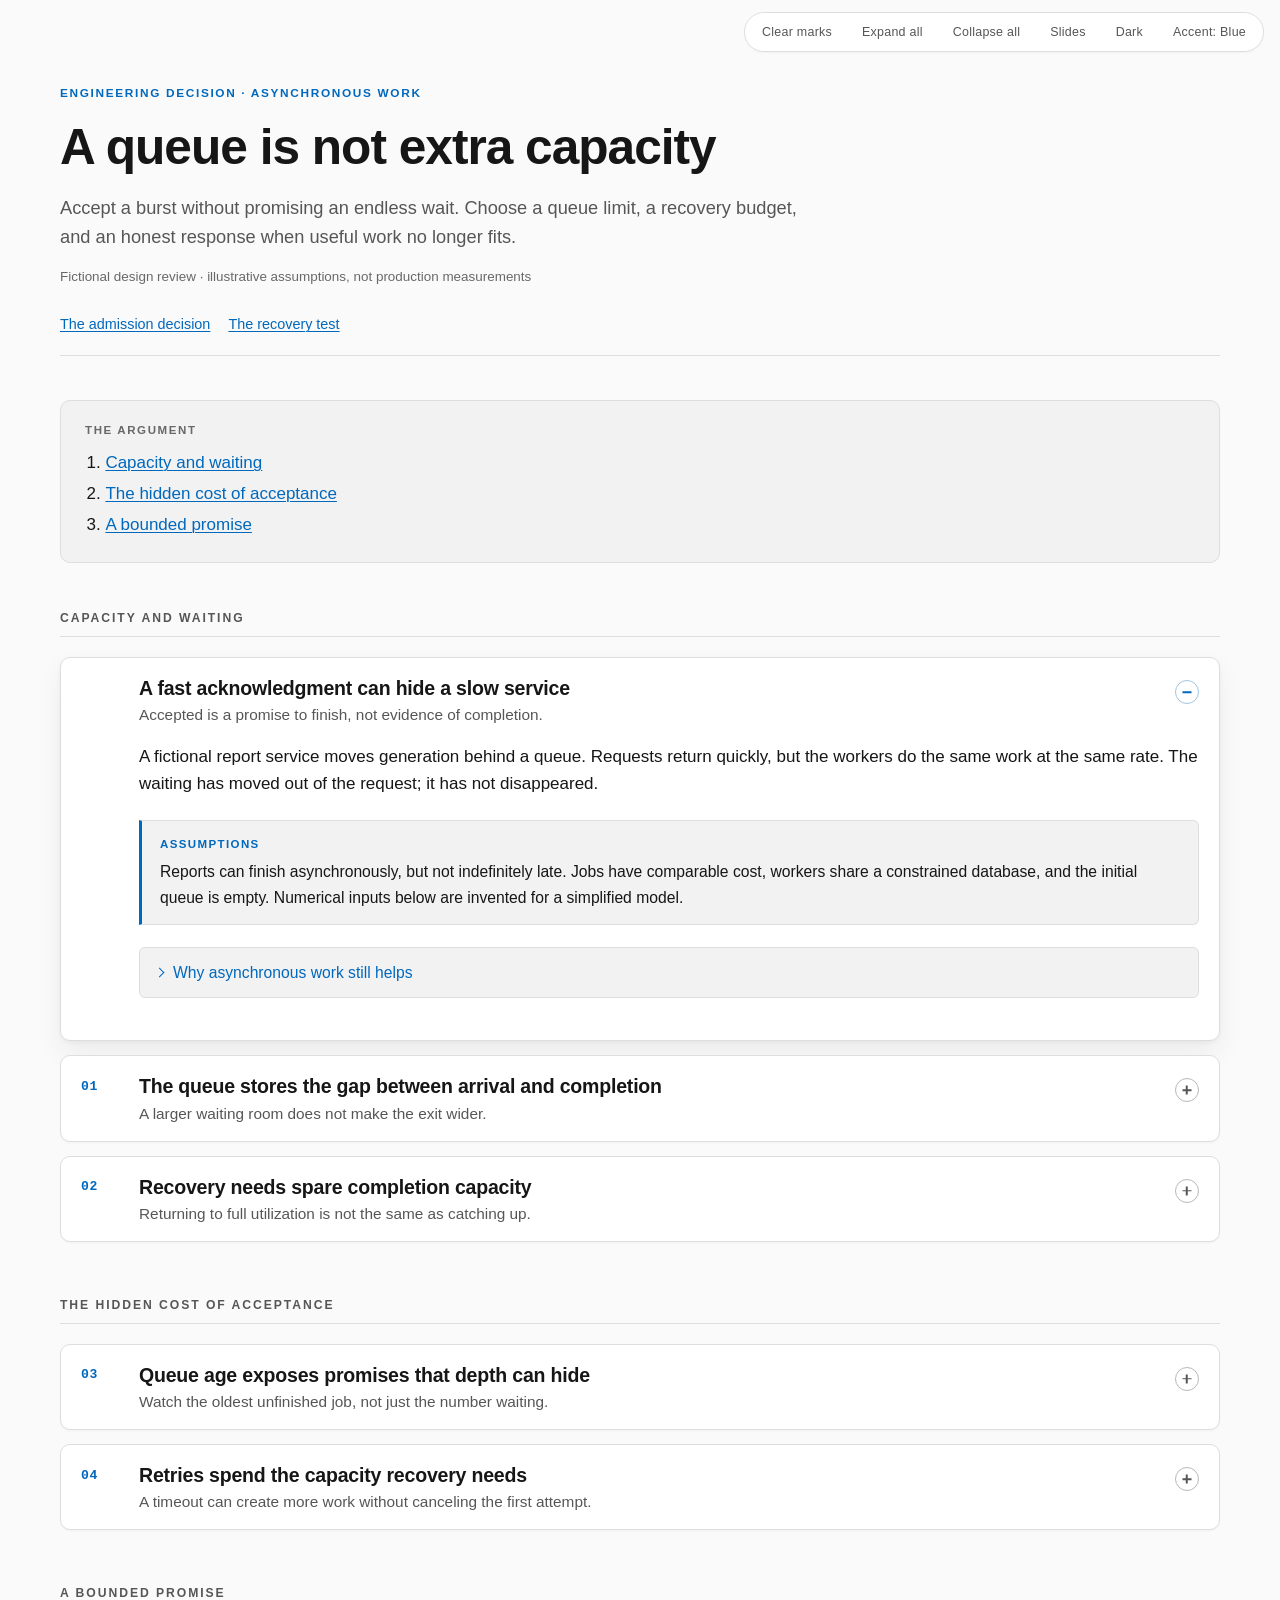
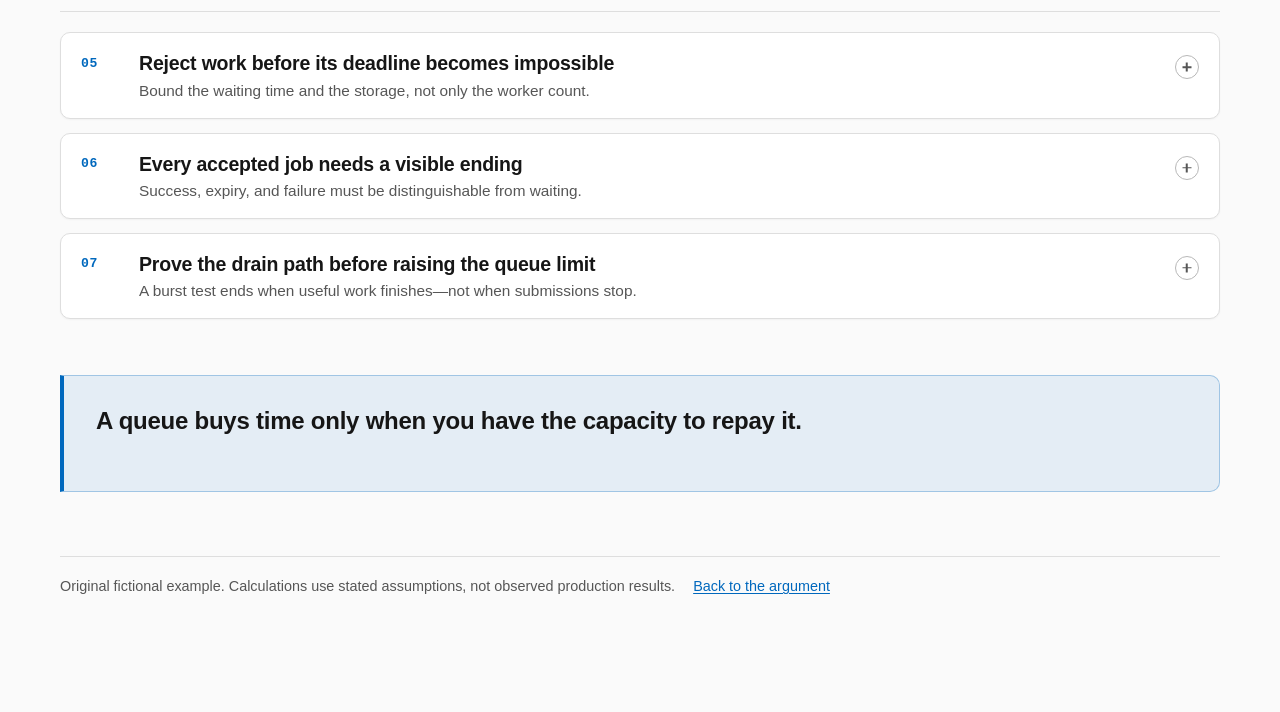
==== commit f7d5a978: "Refine speaker slides and single-accent themes Separate concise presentation surfaces from the detai" ====
--- a/examples/html-docs/queue-is-not-capacity.standalone.html
+++ b/examples/html-docs/queue-is-not-capacity.standalone.html
@@ -22,58 +22,107 @@
 OUT OF OR IN CONNECTION WITH THE SOFTWARE OR THE USE OR OTHER DEALINGS IN THE
 SOFTWARE.
 -->
-<html lang="en">
+<html lang="en" data-default-accent="blue">
 <head>
 <meta charset="utf-8">
 <meta name="viewport" content="width=device-width, initial-scale=1">
 <title>A queue is not extra capacity</title>
 <meta name="description" content="An engineering decision about bounded queues, recovery headroom, and admitting only work that can still finish usefully.">
 <meta name="doc-id" content="queue-is-not-capacity">
-<script>
-(function () {
-  var d = document.documentElement;
-  d.classList.add("js");
-  var p = new URLSearchParams(location.search);
-  var t = p.get("theme");
-  if (t !== "light" && t !== "dark") {
-    try { t = localStorage.getItem("doc-theme"); } catch (e) { t = null; }
-  }
-  if (t !== "light" && t !== "dark") {
-    t = window.matchMedia("(prefers-color-scheme: dark)").matches ? "dark" : "light";
-  }
-  d.setAttribute("data-theme", t);
-  if (p.get("view") === "slides") d.setAttribute("data-view", "slides");
+<script data-doc-bootstrap>
+/* Inline in the head before styles with sync-head.js. No deferred bootstrap. */
+(() => {
+  "use strict";
+  const root = document.documentElement;
+  const params = new URLSearchParams(location.search);
+  const id = document.querySelector('meta[name="doc-id"]')?.content ||
+    location.pathname.replace(/\.standalone(?=\.html$)/i, "");
+  const prefix = "html-docs:" + id + ":";
+  const choices = { theme: ["light", "dark"], accent: ["blue", "orange", "green"] };
+  const read = (name) => {
+    try { return localStorage.getItem(prefix + name); }
+    catch { return null; /* Storage may be unavailable for local files. */ }
+  };
+  const write = (name, value) => {
+    try { localStorage.setItem(prefix + name, value); }
+    catch { /* The current view still works without persistence. */ }
+  };
+  function refresh() {
+    for (const name of Object.keys(choices)) {
+      const current = root.getAttribute("data-" + name);
+      const next = choices[name][(choices[name].indexOf(current) + 1) % choices[name].length];
+      document.querySelectorAll('[data-action="toggle-' + name + '"]').forEach(button => {
+        button.textContent = name === "theme" ? (next === "dark" ? "Dark" : "Light") :
+          "Accent: " + current[0].toUpperCase() + current.slice(1);
+        button.setAttribute("aria-label", name === "theme" ? "Switch to " + next + " theme" :
+          "Accent: " + current + ". Switch to " + next);
+      });
+    }
+  }
+  for (const [name, values] of Object.entries(choices)) {
+    const fallback = name === "theme" && matchMedia("(prefers-color-scheme: dark)").matches ? "dark" : values[0];
+    const value = [params.get(name), read(name), root.getAttribute("data-default-" + name), fallback]
+      .find(candidate => values.includes(candidate));
+    root.setAttribute("data-" + name, value);
+  }
+  root.classList.add("js");
+  if (params.get("view") === "slides") root.setAttribute("data-view", "slides");
+  window.HtmlDocs = { read, write, refresh };
+  document.addEventListener("DOMContentLoaded", refresh);
+  document.addEventListener("click", event => {
+    const button = event.target.closest('[data-action="toggle-theme"], [data-action="toggle-accent"]');
+    if (!button) return;
+    const name = button.getAttribute("data-action").slice(7);
+    const values = choices[name];
+    const next = values[(values.indexOf(root.getAttribute("data-" + name)) + 1) % values.length];
+    root.setAttribute("data-" + name, next);
+    write(name, next);
+    // Replace a URL override too, so reloading preserves a deliberate change.
+    const url = new URL(location.href);
+    if (url.searchParams.has(name)) {
+      url.searchParams.set(name, next);
+      history.replaceState(null, "", url.href);
+    }
+    refresh();
+  });
 })();
 </script>
-<style>
+<style data-doc-tokens>
+/* Canonical tokens. Inline with sync-head.js; one accent family at a time. */
 :root {
   color-scheme: light;
-  --bg: #ffffff; --surface: #ffffff; --surface-2: #f5f6f8; --surface-3: #eaecf0;
-  --border: #dee1e6; --border-strong: #c2c7cf;
-  --text: #14171a; --text-muted: #565c66; --text-faint: #767d87;
-  --accent: #0078d4; --accent-strong: #005a9e; --accent-quiet: #4a9fe0;
-  --accent-soft: #eaf3fb; --accent-border: #a9d0ef;
-  --warn: #8a5300; --warn-soft: #fdf5e8; --warn-border: #e6c99a;
-  --code-bg: #f5f6f8; --code-border: #e2e5ea;
-  --focus: #0078d4;
-  --shadow-1: 0 1px 2px rgba(16,19,23,.06);
-  --shadow-2: 0 2px 4px rgba(16,19,23,.06), 0 12px 28px rgba(16,19,23,.08);
+  --bg: #fafafa; --surface: #ffffff; --surface-2: #f2f2f2; --surface-3: #e8e8e8;
+  --border: #dedede; --border-strong: #b8b8b8;
+  --text: #161616; --text-muted: #565656; --text-faint: #686868;
+  --accent-light: #0068bd; --accent-dark: #69b8ff;
+  --accent: var(--accent-light);
+  --accent-strong: var(--accent);
+  --accent-quiet: var(--accent);
+  --accent-soft: color-mix(in srgb, var(--accent) 9%, var(--bg));
+  --accent-border: color-mix(in srgb, var(--accent) 36%, var(--bg));
+  --warn: var(--accent); --warn-soft: var(--accent-soft); --warn-border: var(--accent-border);
+  --code-bg: var(--surface-2); --code-border: var(--border);
+  --focus: var(--accent);
+  --shadow-1: 0 1px 2px rgba(0,0,0,.04);
+  --shadow-2: 0 2px 4px rgba(0,0,0,.04), 0 12px 28px rgba(0,0,0,.06);
   --radius: 10px; --radius-sm: 6px; --canvas: 1160px;
   --font-sans: -apple-system, BlinkMacSystemFont, "Segoe UI Variable Text", "Segoe UI", Roboto, "Helvetica Neue", Arial, sans-serif;
   --font-mono: "Cascadia Mono", "Cascadia Code", ui-monospace, Consolas, "SF Mono", "Liberation Mono", Menlo, monospace;
 }
-[data-theme="dark"] {
+[data-theme="dark"], :root:not([data-theme])[data-default-theme="dark"] {
   color-scheme: dark;
-  --bg: #0e1013; --surface: #15181d; --surface-2: #1b1f26; --surface-3: #232830;
-  --border: #2b313a; --border-strong: #3d4550;
-  --text: #eceef1; --text-muted: #a7aeb8; --text-faint: #868e99;
-  --accent: #4aa3e8; --accent-strong: #7cc0f3; --accent-quiet: #2f80c4;
-  --accent-soft: #142430; --accent-border: #2c4f6d;
-  --warn: #e0b055; --warn-soft: #241d10; --warn-border: #574627;
-  --code-bg: #12151a; --code-border: #262c34;
-  --focus: #6cb8f0;
-  --shadow-1: 0 1px 2px rgba(0,0,0,.4);
-  --shadow-2: 0 2px 4px rgba(0,0,0,.4), 0 12px 28px rgba(0,0,0,.45);
+  --bg: #101010; --surface: #191919; --surface-2: #232323; --surface-3: #2c2c2c;
+  --border: #363636; --border-strong: #595959;
+  --text: #f2f2f2; --text-muted: #b5b5b5; --text-faint: #a0a0a0;
+  --accent: var(--accent-dark);
+  --shadow-1: 0 1px 2px rgba(0,0,0,.3);
+  --shadow-2: 0 2px 4px rgba(0,0,0,.3), 0 12px 28px rgba(0,0,0,.4);
+}
+[data-accent="orange"], :root:not([data-accent])[data-default-accent="orange"] {
+  --accent-light: #a94000; --accent-dark: #ffae72;
+}
+[data-accent="green"], :root:not([data-accent])[data-default-accent="green"] {
+  --accent-light: #137344; --accent-dark: #6cd6a0;
 }
 </style>
 <style>
@@ -81,42 +130,8 @@
    html-docs / article runtime
    Shared stylesheet for dynamic articles. Never edit per page.
 
-   Requires the canonical token block inline in the page <head>. The fallback
-   layer below only exists so a page is still legible if the inline block is
-   missing; unlayered inline tokens always win over this layer.
+   Requires canonical tokens inline in the head. Presentation is in slides.css.
    ========================================================================= */
-
-@layer tokens-fallback {
-  :root {
-    color-scheme: light;
-    --bg: #ffffff; --surface: #ffffff; --surface-2: #f5f6f8; --surface-3: #eaecf0;
-    --border: #dee1e6; --border-strong: #c2c7cf;
-    --text: #14171a; --text-muted: #565c66; --text-faint: #767d87;
-    --accent: #0078d4; --accent-strong: #005a9e; --accent-quiet: #4a9fe0;
-    --accent-soft: #eaf3fb; --accent-border: #a9d0ef;
-    --warn: #8a5300; --warn-soft: #fdf5e8; --warn-border: #e6c99a;
-    --code-bg: #f5f6f8; --code-border: #e2e5ea;
-    --focus: #0078d4;
-    --shadow-1: 0 1px 2px rgba(16,19,23,.06);
-    --shadow-2: 0 2px 4px rgba(16,19,23,.06), 0 12px 28px rgba(16,19,23,.08);
-    --radius: 10px; --radius-sm: 6px; --canvas: 1160px;
-    --font-sans: -apple-system, BlinkMacSystemFont, "Segoe UI Variable Text", "Segoe UI", Roboto, "Helvetica Neue", Arial, sans-serif;
-    --font-mono: "Cascadia Mono", "Cascadia Code", ui-monospace, Consolas, "SF Mono", "Liberation Mono", Menlo, monospace;
-  }
-  [data-theme="dark"] {
-    color-scheme: dark;
-    --bg: #0e1013; --surface: #15181d; --surface-2: #1b1f26; --surface-3: #232830;
-    --border: #2b313a; --border-strong: #3d4550;
-    --text: #eceef1; --text-muted: #a7aeb8; --text-faint: #868e99;
-    --accent: #4aa3e8; --accent-strong: #7cc0f3; --accent-quiet: #2f80c4;
-    --accent-soft: #142430; --accent-border: #2c4f6d;
-    --warn: #e0b055; --warn-soft: #241d10; --warn-border: #574627;
-    --code-bg: #12151a; --code-border: #262c34;
-    --focus: #6cb8f0;
-    --shadow-1: 0 1px 2px rgba(0,0,0,.4);
-    --shadow-2: 0 2px 4px rgba(0,0,0,.4), 0 12px 28px rgba(0,0,0,.45);
-  }
-}
 
 /* ---------- base ---------------------------------------------------- */
 
@@ -615,7 +630,7 @@
   border-radius: var(--radius);
   box-shadow: var(--shadow-2);
 }
-.doc-dialog::backdrop { background: rgba(8, 10, 13, 0.55); }
+.doc-dialog::backdrop { background: rgba(0, 0, 0, 0.55); }
 
 .doc-dialog-head {
   display: flex;
@@ -870,7 +885,7 @@
   background: transparent;
   overflow: hidden;
 }
-.lightbox::backdrop { background: rgba(6, 8, 10, 0.9); }
+.lightbox::backdrop { background: rgba(0, 0, 0, 0.9); }
 
 .lightbox-stage {
   position: absolute;
@@ -950,204 +965,12 @@
   border-radius: 0 var(--radius) var(--radius) 0;
 }
 
-/* ---------- slides mode ---------------------------------------------------- */
-
-.slide-ui { display: none; }
-
-[data-view="slides"] body {
-  padding: 0;
-  overflow: hidden;
-  height: 100vh;
-}
-[data-view="slides"] .doc { max-width: none; }
-[data-view="slides"] .doc-header,
-[data-view="slides"] .doc-nav,
-[data-view="slides"] .doc-footer,
-[data-view="slides"] .toc,
-[data-view="slides"] .takeaway:not([data-slide-current]) { display: none; }
-[data-view="slides"] .chapter { margin: 0; }
-[data-view="slides"] .chapter-label { display: none; }
-[data-view="slides"] .card { display: none; margin: 0; }
-
-[data-view="slides"] .controls {
-  opacity: 0.22;
-  transition: opacity 0.35s ease;
-}
-/* Declared before the hover rule: both selectors weigh the same, so whichever
-   comes last would win, and hover must always be able to reach full opacity. */
-[data-view="slides"][data-chrome="awake"] .controls { opacity: 0.75; }
-[data-view="slides"] .controls:hover,
-[data-view="slides"] .controls:focus-within { opacity: 1; }
-[data-view="slides"] .ctrl[data-action="expand-all"],
-[data-view="slides"] .ctrl[data-action="collapse-all"],
-[data-view="slides"] .ctrl[data-action="clear-read"] { display: none; }
-/* While presenting, the Slides toggle is the way back to the article, but it
-   must not glow: an accent pill in the corner of every slide pulls the eye.
-   It reads as pressed only once the bar is hovered. */
-[data-view="slides"] .ctrl[aria-pressed="true"] {
-  background: transparent;
-  color: var(--text-muted);
-  box-shadow: none;
-}
-[data-view="slides"] .controls:hover .ctrl[aria-pressed="true"],
-[data-view="slides"] .controls:focus-within .ctrl[aria-pressed="true"] {
-  background: var(--accent-soft);
-  color: var(--accent-strong);
-  box-shadow: inset 0 0 0 1px var(--accent-border);
-}
-
-[data-view="slides"] .slide-ui {
-  display: flex;
-  position: fixed;
-  z-index: 60;
-}
-[data-view="slides"] .slide-nav {
-  opacity: 0.22;
-  transition: opacity 0.35s ease;
-}
-[data-view="slides"][data-chrome="awake"] .slide-nav { opacity: 0.75; }
-[data-view="slides"] .slide-nav:hover,
-[data-view="slides"] .slide-nav:focus-within { opacity: 1; }
-[data-view="slides"] .slide-progress {
-  bottom: 14px;
-  right: 18px;
-  gap: 10px;
-  align-items: center;
-  font-family: var(--font-mono);
-  font-size: 0.78rem;
-  color: var(--text-faint);
-}
-[data-view="slides"] .slide-nav {
-  bottom: 12px;
-  left: 18px;
-  gap: 6px;
-}
-.slide-nav button {
-  font: inherit;
-  font-size: 0.8rem;
-  color: var(--text-muted);
-  background: var(--surface-2);
-  border: 1px solid var(--border);
-  border-radius: 999px;
-  padding: 6px 13px;
-  cursor: pointer;
-}
-.slide-nav button:hover { color: var(--text); background: var(--surface-3); }
-
-/* Slide index. Same shape as the deck's, so the two document types behave
-   identically once you are presenting. */
-.slide-index {
-  width: min(720px, calc(100vw - 48px));
-  max-height: calc(100vh - 96px);
-  padding: 0;
-  color: var(--text);
-  background: var(--surface);
-  border: 1px solid var(--border);
-  border-radius: var(--radius);
-  box-shadow: var(--shadow-2);
-}
-.slide-index::backdrop { background: rgba(8, 10, 13, 0.6); }
-.slide-index h2 {
-  margin: 0;
-  padding: 20px 24px 12px;
-  font-size: 0.82rem;
-  letter-spacing: 0.08em;
-  text-transform: uppercase;
-  color: var(--text-muted);
-}
-.slide-index ol {
-  margin: 0;
-  padding: 0 12px 16px;
-  list-style: none;
-  overflow: auto;
-  max-height: calc(100vh - 190px);
-}
-.slide-index button {
-  display: grid;
-  grid-template-columns: 40px 1fr;
-  gap: 12px;
-  width: 100%;
-  padding: 10px 14px;
-  font: inherit;
-  font-size: 0.92rem;
-  text-align: left;
-  color: inherit;
-  background: transparent;
-  border: 0;
-  border-radius: var(--radius-sm);
-  cursor: pointer;
-}
-.slide-index button:hover { background: var(--surface-2); }
-.slide-index button[aria-current="true"] { background: var(--accent-soft); color: var(--accent-strong); }
-.slide-index .idx-num { font-family: var(--font-mono); color: var(--text-faint); }
-.slide-index .idx-kind { color: var(--text-faint); font-size: 0.8rem; }
-
-[data-view="slides"] .card[data-slide-current] > * { zoom: var(--slide-zoom, 1); }
-
-[data-view="slides"] .card[data-slide-current] {
-  display: block;
-  position: fixed;
-  inset: 0;
-  padding: 5vh 6vw 9vh;
-  overflow: hidden;
-  background: var(--bg);
-  border: 0;
-  border-radius: 0;
-  box-shadow: none;
-}
-[data-view="slides"] .card[data-slide-current] .card-toggle {
-  grid-template-columns: 62px 1fr;
-  padding: 0 0 18px;
-  cursor: default;
-  border-bottom: 1px solid var(--border);
-}
-[data-view="slides"] .card[data-slide-current] .card-toggle:hover { background: transparent; }
-[data-view="slides"] .card[data-slide-current] .card-mark,
-[data-view="slides"] .card[data-slide-current] .card-read { display: none; }
-[data-view="slides"] .card[data-slide-current] .card-num { font-size: 1rem; padding-top: 0.5em; }
-[data-view="slides"] .card[data-slide-current] .card-title { font-size: 2.1rem; }
-[data-view="slides"] .card[data-slide-current] .card-sub { font-size: 1.1rem; }
-[data-view="slides"] .card[data-slide-current] .card-body {
-  display: block;
-  padding: 26px 0 0 62px;
-  font-size: 1.16rem;
-}
-[data-view="slides"] .card[data-slide-current] .reveal-body { display: none; }
-[data-view="slides"] .card[data-slide-current] .reveal[data-open] > .reveal-body { display: block; }
-
-[data-view="slides"] .chapter[data-slide-current] > .chapter-label {
-  display: grid;
-  align-content: center;
-  position: fixed;
-  inset: 0;
-  padding: 0 8vw;
-  margin: 0;
-  border: 0;
-  font-size: clamp(2rem, 6vw, 4rem);
-  letter-spacing: 0.04em;
-  color: var(--text);
-  background: var(--bg);
-}
-
-[data-view="slides"] .takeaway[data-slide-current] {
-  display: grid;
-  align-content: center;
-  position: fixed;
-  inset: 0;
-  margin: 0;
-  padding: 0 10vw;
-  border: 0;
-  border-radius: 0;
-  font-size: clamp(1.6rem, 3.6vw, 2.6rem);
-  background: var(--accent-soft);
-}
-
 /* ---------- responsive ------------------------------------------------------ */
 
 @media (max-width: 760px) {
   body { padding: 0 16px 72px; font-size: 16px; }
   .doc-header { padding-top: 96px; }
-  .card-toggle { grid-template-columns: 34px 1fr 22px; gap: 9px; padding: 15px 14px; }
+  .card-toggle { grid-template-columns: 28px 1fr 16px 22px; gap: 9px; padding: 15px 14px; }
   .card-body { padding: 0 16px 18px 16px; }
   .detail-grid, .summary-grid { grid-template-columns: minmax(0, 1fr); }
   .sequence { grid-auto-flow: row; }
@@ -1155,7 +978,7 @@
     top: auto; right: auto; bottom: -9px; left: 22px;
     transform: rotate(135deg);
   }
-  .controls { top: auto; bottom: 12px; right: 12px; left: 12px; justify-content: center; }
+  .controls { top: auto; bottom: 12px; right: 12px; left: 12px; justify-content: center; flex-wrap: wrap; }
 }
 
 /* ---------- motion, print -------------------------------------------------- */
@@ -1179,6 +1002,137 @@
   a { color: inherit; text-decoration: underline; }
 }
 </style>
+<style>
+/* Authored presentation cues are a second depth, not a second narrative. */
+.slide-content, .slide-ui { display: none; }
+.ctrl[data-action="toggle-animations"] { display: none; }
+html:not(.js) .controls { display: none; }
+
+@media screen {
+  [data-view="slides"] body { padding: 0; overflow: hidden; }
+  [data-view="slides"] .doc { max-width: none; }
+  [data-view="slides"] .doc-nav,
+  [data-view="slides"] .doc-footer,
+  [data-view="slides"] .toc,
+  [data-view="slides"] .doc-header,
+  [data-view="slides"] .card,
+  [data-view="slides"] .takeaway,
+  [data-view="slides"] .chapter-label { display: none; }
+  [data-view="slides"] .chapter { margin: 0; }
+  [data-view="slides"] .doc-header[data-slide-current],
+  [data-view="slides"] .card[data-slide-current],
+  [data-view="slides"] .takeaway[data-slide-current] {
+    display: block; margin: 0; padding: 0; border: 0; box-shadow: none;
+  }
+  [data-view="slides"] [data-slide-current] > :not(.slide-content):not(.chapter-label) { display: none !important; }
+  [data-view="slides"] [data-slide-current] > .slide-content,
+  [data-view="slides"] .chapter[data-slide-current] > .chapter-label {
+    display: flex; flex-direction: column; justify-content: center;
+    position: fixed; inset: 0; height: 100dvh; width: 100vw;
+    padding: 80px 8vw 84px; margin: 0; gap: 28px;
+    border: 0; border-radius: 0; overflow: hidden;
+    background: var(--bg); color: var(--text); box-shadow: none;
+    font-weight: 400; line-height: 1.25; letter-spacing: normal;
+    outline: none;
+  }
+  [data-view="slides"] .slide-content .slide-eyebrow {
+    margin: 0; font-size: clamp(13px, 1.2vw, 18px);
+    color: var(--accent); font-weight: 650; letter-spacing: .14em; text-transform: uppercase;
+  }
+  [data-view="slides"] .slide-content .slide-title {
+    margin: 0; max-width: 24ch; font-size: clamp(32px, 4.1vw, 70px);
+    line-height: 1.08; letter-spacing: -.035em; font-weight: 650;
+  }
+  [data-view="slides"] .slide-content .slide-title em { color: var(--accent); font-style: normal; }
+  [data-view="slides"] .slide-content .slide-lead {
+    margin: 0; max-width: 46ch; font-size: clamp(21px, 2.2vw, 34px);
+    line-height: 1.35; color: var(--text-muted);
+  }
+  [data-view="slides"] .slide-content .slide-points {
+    margin: 8px 0 0; padding: 0; list-style: none;
+    display: grid; gap: 24px; max-width: 42ch;
+    font-size: clamp(24px, 2.6vw, 40px); line-height: 1.3;
+  }
+  [data-view="slides"] .slide-points li {
+    padding-left: 24px; margin: 0; border-left: 3px solid var(--accent);
+  }
+  [data-view="slides"] .slide-content svg,
+  [data-view="slides"] .slide-content img {
+    display: block; width: 100%; height: auto; max-height: 45vh; flex: 0 1 auto; min-height: 0;
+    object-fit: contain;
+  }
+  [data-view="slides"] .slide-content--title .slide-title,
+  [data-view="slides"] .slide-content--end .slide-title {
+    max-width: 16ch; font-size: clamp(44px, 7vw, 112px); line-height: 1.02;
+  }
+  [data-view="slides"] .slide-content--title::before,
+  [data-view="slides"] .slide-content--end::before {
+    content: ""; width: 80px; height: 6px; background: var(--accent); flex: none; margin-bottom: 8px;
+  }
+  [data-view="slides"] .slide-content--end { background: var(--surface); }
+  [data-view="slides"] .chapter[data-slide-current] > .chapter-label {
+    font-size: clamp(34px, 5.6vw, 88px); font-weight: 600;
+    line-height: 1.08; text-transform: none; letter-spacing: -.03em;
+  }
+  [data-view="slides"] .chapter[data-slide-current] > .chapter-label::before {
+    content: attr(data-section-number);
+    font-family: var(--font-mono); color: var(--accent);
+    font-size: clamp(16px, 2vw, 28px); letter-spacing: .08em;
+  }
+  [data-view="slides"] .frag { visibility: hidden; opacity: 0; }
+  [data-view="slides"] .frag[data-shown] {
+    visibility: visible; opacity: 1; transition: opacity 160ms ease;
+  }
+  [data-view="slides"] .controls {
+    top: 12px; bottom: auto; right: 16px; left: auto; opacity: .12;
+    transition: opacity .25s ease; flex-wrap: wrap; max-width: calc(100vw - 32px);
+  }
+  [data-view="slides"] .ctrl[data-action="expand-all"],
+  [data-view="slides"] .ctrl[data-action="collapse-all"],
+  [data-view="slides"] .ctrl[data-action="clear-read"] { display: none; }
+  [data-view="slides"] .ctrl[data-action="toggle-animations"] { display: block; }
+  [data-view="slides"] .slide-ui { display: flex; position: fixed; z-index: 60; }
+  [data-view="slides"] .slide-nav { bottom: 16px; left: 24px; gap: 6px; opacity: .12; }
+  [data-view="slides"][data-chrome="awake"] .controls,
+  [data-view="slides"][data-chrome="awake"] .slide-nav { opacity: .65; }
+  [data-view="slides"] .controls:hover,
+  [data-view="slides"] .controls:focus-within,
+  [data-view="slides"] .slide-nav:hover,
+  [data-view="slides"] .slide-nav:focus-within { opacity: 1; }
+  [data-view="slides"] .slide-progress {
+    bottom: 20px; right: 24px; font: 13px var(--font-mono); color: var(--text-faint);
+  }
+}
+.slide-nav button {
+  font: 13px var(--font-sans); padding: 7px 13px; border-radius: 999px;
+  color: var(--text-muted); background: var(--surface); border: 1px solid var(--border); cursor: pointer;
+}
+.slide-index {
+  width: min(720px, calc(100vw - 32px)); max-height: calc(100dvh - 60px);
+  padding: 24px; color: var(--text); background: var(--surface);
+  border: 1px solid var(--border); border-radius: var(--radius);
+}
+.slide-index::backdrop { background: rgba(0,0,0,.6); }
+.slide-index h2 { font-size: 20px; margin: 0 0 16px; }
+.slide-index ol { list-style: none; padding: 0; margin: 20px 0 0; }
+.slide-index button {
+  display: block; width: 100%; padding: 12px; text-align: left; font: inherit; border: 0;
+  color: inherit; background: transparent; border-radius: var(--radius-sm); cursor: pointer;
+}
+.slide-index button:hover { background: var(--surface-2); }
+.slide-index button[aria-current="true"] { background: var(--accent-soft); color: var(--accent); }
+.slide-index .index-close { width: auto; border: 1px solid var(--border); }
+@media (max-width: 760px) {
+  [data-view="slides"] [data-slide-current] > .slide-content,
+  [data-view="slides"] .chapter[data-slide-current] > .chapter-label { padding: 84px 6vw 76px; gap: 22px; }
+  [data-view="slides"] .slide-content .slide-title { font-size: clamp(28px, 6vw, 40px); }
+  [data-view="slides"] .slide-content--title .slide-title,
+  [data-view="slides"] .slide-content--end .slide-title { font-size: clamp(36px, 8vw, 56px); }
+}
+@media (prefers-reduced-motion: reduce) {
+  [data-view="slides"] .frag { visibility: visible; opacity: 1; transition: none; }
+}
+</style>
 <script>
 (function () {
   function boot() {
@@ -1190,50 +1144,20 @@
    and readable in the HTML with JavaScript disabled.
 
    Provides: card and reveal collapsing, expand/collapse all, tabs, detail-grid
-   dialogs, image lightbox with zoom and pan, theme toggle, optional slides mode.
+   dialogs, image lightbox with zoom and pan, and local reading progress.
+   Appearance and optional presentation are separate shared runtimes.
    ========================================================================= */
 
 (() => {
   "use strict";
 
   const root = document.documentElement;
-  const THEME_KEY = "doc-theme";
-  /* Below this the body text stops being readable from the back of a room.
-     A card that still overflows here has to be split by the author. */
-  const MIN_ZOOM = 0.5;
 
   const els = (sel, scope) => Array.from((scope || document).querySelectorAll(sel));
   const el = (sel, scope) => (scope || document).querySelector(sel);
 
-  /* Slides state is declared first: the page may already be in slides mode on
-     first paint (?view=slides), and component setup below calls fitCurrentSlide. */
-  const slidesEnabled = !!el('[data-action="toggle-slides"]');
-  let slides = [];
-  let slideIndex = 0;
-  let slideDialog = null;
-  let chromeTimer = null;
-
-  /* ---------- theme ------------------------------------------------- */
-
-  function currentTheme() {
-    return root.getAttribute("data-theme") === "dark" ? "dark" : "light";
-  }
-
-  function applyTheme(theme) {
-    root.setAttribute("data-theme", theme);
-    try {
-      localStorage.setItem(THEME_KEY, theme);
-    } catch (err) {
-      /* storage blocked; theme still applies for this page view */
-    }
-    els('[data-action="toggle-theme"]').forEach((btn) => {
-      const next = theme === "dark" ? "light" : "dark";
-      btn.textContent = next === "dark" ? "Dark" : "Light";
-      btn.setAttribute("aria-label", "Switch to " + next + " theme");
-    });
-  }
-
-  applyTheme(currentTheme());
+  window.HtmlDocs.refresh();
+  if (!el('[data-action="toggle-slides"]')) root.removeAttribute("data-view");
 
   /* ---------- collapsibles ------------------------------------------ */
 
@@ -1263,7 +1187,6 @@
     toggle.addEventListener("click", () => {
       const open = !container.hasAttribute("data-open");
       setOpen(container, toggle, open);
-      if (root.getAttribute("data-view") === "slides") fitCurrentSlide();
     });
   }
 
@@ -1300,8 +1223,6 @@
     b.addEventListener("click", () => setAllCards(true)));
   els('[data-action="collapse-all"]').forEach((b) =>
     b.addEventListener("click", () => setAllCards(false)));
-  els('[data-action="toggle-theme"]').forEach((b) =>
-    b.addEventListener("click", () => applyTheme(currentTheme() === "dark" ? "light" : "dark")));
 
   /* ---------- read tracking -------------------------------------------- */
 
@@ -1340,6 +1261,10 @@
   }
 
   const dwell = new Map();
+  document.addEventListener("html-docs:present", () => {
+    dwell.forEach(id => clearTimeout(id));
+    dwell.clear();
+  });
 
   function clearDwell(card) {
     if (!dwell.has(card)) return;
@@ -1440,7 +1365,6 @@
         panels[i].hidden = !active;
       });
       if (focus) tabs[index].focus();
-      if (root.getAttribute("data-view") === "slides") fitCurrentSlide();
     }
 
     let selected = tabs.findIndex((t) => t.getAttribute("aria-selected") === "true");
@@ -1656,277 +1580,6 @@
     });
   });
 
-  /* ---------- slides mode --------------------------------------------- */
-
-  function buildSlides() {
-    const list = [];
-    const chapters = els("main .chapter");
-    if (chapters.length) {
-      chapters.forEach((chapter) => {
-        if (el(":scope > .chapter-label", chapter)) list.push(chapter);
-        els(":scope > .card", chapter).forEach((card) => list.push(card));
-      });
-    } else {
-      els("main .card").forEach((card) => list.push(card));
-    }
-    const takeaway = el(".takeaway");
-    if (takeaway) list.push(takeaway);
-    list.forEach((node, i) => {
-      if (!node.id) node.id = "slide-" + (i + 1);
-    });
-    return list;
-  }
-
-  function ensureSlideUi() {
-    if (el(".slide-progress")) return;
-    const nav = document.createElement("div");
-    nav.className = "slide-ui slide-nav";
-    nav.innerHTML =
-      '<button type="button" data-slide="prev" aria-label="Previous slide">Prev</button>' +
-      '<button type="button" data-slide="next" aria-label="Next slide">Next</button>' +
-      '<button type="button" data-slide="index" aria-label="Jump to a slide">Index</button>';
-    const progress = document.createElement("div");
-    progress.className = "slide-ui slide-progress";
-    progress.setAttribute("aria-live", "polite");
-    document.body.appendChild(nav);
-    document.body.appendChild(progress);
-
-    nav.addEventListener("click", (event) => {
-      const button = event.target.closest("[data-slide]");
-      if (!button) return;
-      const kind = button.getAttribute("data-slide");
-      if (kind === "prev") go(slideIndex - 1);
-      else if (kind === "next") go(slideIndex + 1);
-      else if (kind === "index") openSlideIndex();
-      dropPointerFocus(event, button);
-    });
-  }
-
-  /* ---------- slide index ---------------------------------------------- */
-
-  function slideLabel(node) {
-    /* Inside a card the wrapping <h3> comes first in document order, so ask for
-       .card-title explicitly; a chapter slide contains its cards, so there the
-       document-order match is the chapter's own heading. */
-    const title = (node.classList.contains("card") && el(".card-title", node)) ||
-      el(".card-title, .chapter-title, h2, h3", node);
-    if (title && title.textContent.trim()) return title.textContent.trim();
-    const text = (node.textContent || "").replace(/\s+/g, " ").trim();
-    if (text) return text.length > 64 ? text.slice(0, 63).trimEnd() + "\u2026" : text;
-    return node.id;
-  }
-
-  function slideKind(node) {
-    if (node.classList.contains("chapter")) return "Chapter";
-    if (node.classList.contains("takeaway")) return "Closing";
-    return "";
-  }
-
-  function markSlideIndex() {
-    if (!slideDialog) return;
-    els("button", slideDialog).forEach((button, i) =>
-      button.setAttribute("aria-current", i === slideIndex ? "true" : "false"));
-  }
-
-  function openSlideIndex() {
-    if (!slideDialog) {
-      slideDialog = document.createElement("dialog");
-      slideDialog.className = "slide-index";
-      const escape = (text) =>
-        text.replace(/&/g, "&amp;").replace(/</g, "&lt;").replace(/>/g, "&gt;");
-      slideDialog.innerHTML = "<h2>Slides</h2><ol>" + slides.map((node, i) =>
-        '<li><button type="button" data-go="' + i + '">' +
-        '<span class="idx-num">' + (i + 1) + "</span><span>" +
-        escape(slideLabel(node)) +
-        (slideKind(node) ? ' <span class="idx-kind">' + slideKind(node) + "</span>" : "") +
-        "</span></button></li>").join("") + "</ol>";
-      document.body.appendChild(slideDialog);
-      slideDialog.addEventListener("click", (event) => {
-        const button = event.target.closest("[data-go]");
-        if (!button) return;
-        go(parseInt(button.getAttribute("data-go"), 10));
-        slideDialog.close();
-        /* Closing returns focus to the Index button, which would otherwise
-           keep the nav bar lit. */
-        dropPointerFocus(event, document.activeElement);
-      });
-    }
-    markSlideIndex();
-    slideDialog.showModal();
-    const current = el('button[aria-current="true"]', slideDialog);
-    if (current) current.focus();
-  }
-
-  function fitSlide(node) {
-    if (!node || !node.classList.contains("card")) return;
-    const kids = Array.from(node.children);
-    if (!kids.length) return;
-    const apply = (value) => kids.forEach((kid) => kid.style.setProperty("--slide-zoom", String(value)));
-
-    apply(1);
-    if (node.scrollHeight <= node.clientHeight + 1) return;
-
-    /* Converge instead of trusting one ratio: margins between children and
-       sub-pixel rounding both survive the zoom, so a single computed guess
-       reliably leaves a few pixels of content clipped. */
-    let zoom = Math.max(MIN_ZOOM, (node.clientHeight / node.scrollHeight) * 0.98);
-    apply(zoom);
-    let guard = 0;
-    while (node.scrollHeight > node.clientHeight + 1 && zoom > MIN_ZOOM && guard < 20) {
-      zoom = Math.max(MIN_ZOOM, zoom - 0.02);
-      apply(zoom);
-      guard += 1;
-    }
-    if (node.scrollHeight > node.clientHeight + 1) {
-      console.warn("html-docs: slide content does not fit at readable size. Split this card: #" + node.id);
-    }
-  }
-
-  function fitCurrentSlide() {
-    fitSlide(slides[slideIndex]);
-  }
-
-  function go(index) {
-    if (!slides.length) return;
-    slideIndex = Math.min(slides.length - 1, Math.max(0, index));
-    slides.forEach((node) => node.removeAttribute("data-slide-current"));
-    const node = slides[slideIndex];
-    node.setAttribute("data-slide-current", "");
-    if (node.classList.contains("card")) {
-      const toggle = el(":scope > .card-head > .card-toggle", node);
-      if (toggle) setOpen(node, toggle, true);
-    }
-    const progress = el(".slide-progress");
-    if (progress) progress.textContent = (slideIndex + 1) + " / " + slides.length;
-    markSlideIndex();
-    fitSlide(node);
-    syncUrl();
-  }
-
-  function syncUrl() {
-    const params = new URLSearchParams(location.search);
-    const inSlides = root.getAttribute("data-view") === "slides";
-    if (inSlides) params.set("view", "slides");
-    else params.delete("view");
-    const query = params.toString();
-    const hash = inSlides && slides[slideIndex] ? "#" + slides[slideIndex].id : location.hash;
-    history.replaceState(null, "", location.pathname + (query ? "?" + query : "") + hash);
-  }
-
-  /* The presenting chrome rests near-invisible so it stays out of a recording.
-     That only works if the reader has been shown it once, so it is held up for
-     several seconds on entry and lifted again whenever the mouse moves. */
-  function wakeChrome(ms) {
-    root.setAttribute("data-chrome", "awake");
-    clearTimeout(chromeTimer);
-    chromeTimer = setTimeout(() => root.removeAttribute("data-chrome"), ms);
-  }
-
-  /* A pointer click leaves the button focused, and :focus-within holds the
-     whole bar at full opacity for the rest of the talk. Keyboard activation
-     reports detail 0 and keeps its focus ring. */
-  function dropPointerFocus(event, node) {
-    if (event.detail > 0 && node && node.blur) node.blur();
-  }
-
-  function setView(view) {
-    const inSlides = view === "slides";
-    if (inSlides) {
-      slides = buildSlides();
-      ensureSlideUi();
-      root.setAttribute("data-view", "slides");
-      const target = slides.findIndex((node) => "#" + node.id === location.hash);
-      go(target >= 0 ? target : slideIndex);
-      wakeChrome(4200);
-    } else {
-      const node = slides[slideIndex];
-      root.removeAttribute("data-view");
-      slides.forEach((item) => {
-        item.removeAttribute("data-slide-current");
-        Array.from(item.children).forEach((kid) => kid.style.removeProperty("--slide-zoom"));
-      });
-      syncUrl();
-      if (node) node.scrollIntoView({ block: "start" });
-    }
-    els('[data-action="toggle-slides"]').forEach((button) =>
-      button.setAttribute("aria-pressed", inSlides ? "true" : "false"));
-  }
-
-  if (slidesEnabled) {
-    els('[data-action="toggle-slides"]').forEach((button) => {
-      button.setAttribute("aria-pressed", "false");
-      button.addEventListener("click", (event) => {
-        setView(root.getAttribute("data-view") === "slides" ? "article" : "slides");
-        dropPointerFocus(event, button);
-      });
-    });
-
-    document.addEventListener("keydown", (event) => {
-      const inSlides = root.getAttribute("data-view") === "slides";
-      if (!inSlides) return;
-      if (el("dialog[open]")) return;
-      const key = event.key;
-      if (key === "ArrowRight" || key === "PageDown" || key === " " || key === "Spacebar") {
-        event.preventDefault();
-        go(slideIndex + 1);
-      } else if (key === "ArrowLeft" || key === "PageUp") {
-        event.preventDefault();
-        go(slideIndex - 1);
-      } else if (key === "Home") {
-        event.preventDefault();
-        go(0);
-      } else if (key === "End") {
-        event.preventDefault();
-        go(slides.length - 1);
-      } else if (key === "f" || key === "F") {
-        event.preventDefault();
-        if (document.fullscreenElement) document.exitFullscreen();
-        else document.documentElement.requestFullscreen().catch(() => {});
-      } else if (key === "o" || key === "O") {
-        event.preventDefault();
-        openSlideIndex();
-      } else if (key === "Escape") {
-        setView("article");
-      }
-    });
-
-    /* The slide chrome sits at 0.12 opacity so it never competes with the
-       content, which also makes it easy to miss. Any pointer movement brings
-       it part-way up for a moment; hovering still takes it to full strength. */
-    document.addEventListener("mousemove", () => {
-      if (root.getAttribute("data-view") !== "slides") return;
-      wakeChrome(2400);
-    }, { passive: true });
-
-    document.addEventListener("click", (event) => {
-      if (root.getAttribute("data-view") !== "slides") return;
-      if (event.target.closest("button, a, input, select, textarea, dialog")) return;
-      go(slideIndex + 1);
-    });
-
-    let touchX = null;
-    document.addEventListener("touchstart", (event) => {
-      if (root.getAttribute("data-view") !== "slides") return;
-      touchX = event.changedTouches[0].clientX;
-    }, { passive: true });
-    document.addEventListener("touchend", (event) => {
-      if (root.getAttribute("data-view") !== "slides" || touchX === null) return;
-      const delta = event.changedTouches[0].clientX - touchX;
-      touchX = null;
-      if (Math.abs(delta) < 45) return;
-      go(delta < 0 ? slideIndex + 1 : slideIndex - 1);
-    }, { passive: true });
-
-    window.addEventListener("resize", () => {
-      if (root.getAttribute("data-view") === "slides") fitCurrentSlide();
-    });
-
-    const wanted = new URLSearchParams(location.search).get("view");
-    if (wanted === "slides" || root.getAttribute("data-view") === "slides") {
-      setView("slides");
-    }
-  }
-
   /* ---------- deep links ------------------------------------------------ */
 
   function openAncestors(node) {
@@ -1953,6 +1606,256 @@
 
   window.addEventListener("hashchange", revealHash);
   revealHash();
+})();
+  }
+  if (document.readyState === "loading") {
+    document.addEventListener("DOMContentLoaded", boot);
+  } else { boot(); }
+})();
+</script>
+<script>
+(function () {
+  function boot() {
+/* Article presentation: authored cues, never a projection of reading controls. */
+(() => {
+  "use strict";
+  const root = document.documentElement;
+  const toggle = document.querySelector('[data-action="toggle-slides"]');
+  if (!toggle) {
+    root.removeAttribute("data-view");
+    return;
+  }
+  const $ = (selector, node = document) => node.querySelector(selector);
+  const $$ = (selector, node = document) => Array.from(node.querySelectorAll(selector));
+  const preferences = window.HtmlDocs;
+  const reduced = matchMedia("(prefers-reduced-motion: reduce)");
+  const slides = [];
+  const opening = $(".doc-header:has(> .slide-content)");
+  if (opening) slides.push(opening);
+  const chapters = $$("main .chapter");
+  chapters.forEach((chapter, i) => {
+    chapter.dataset.sectionNumber = String(i + 1).padStart(2, "0");
+    const heading = $(":scope > .chapter-label", chapter);
+    if (heading) heading.dataset.sectionNumber = chapter.dataset.sectionNumber;
+    if ($(":scope > .chapter-label", chapter)) slides.push(chapter);
+    slides.push(...$$(":scope > .card", chapter));
+  });
+  if (!chapters.length) slides.push(...$$("main .card"));
+  const closing = $(".takeaway");
+  if (closing) slides.push(closing);
+  if (!slides.length) {
+    console.error("html-docs: presentation has no slides");
+    return;
+  }
+  slides.forEach((node, i) => { if (!node.id) node.id = "slide-" + (i + 1); });
+  let index = 0;
+  let step = 0;
+  let all = preferences.read("animations") === "all";
+  let timer;
+  let dialog;
+  const inSlides = () => root.dataset.view === "slides";
+  const surface = node => $(":scope > .slide-content", node) || $(":scope > .chapter-label", node);
+  function label(node) {
+    const title = $(":scope > .slide-content .slide-title", node) ||
+      $(":scope > .chapter-label", node) || $(".card-title", node);
+    if (!title) return node.id;
+    const copy = title.cloneNode(true);
+    $$("br", copy).forEach(br => br.replaceWith(" "));
+    return copy.textContent.trim().replace(/\s+/g, " ");
+  }
+  const fragments = () => surface(slides[index]) ? $$(".frag", surface(slides[index])) : [];
+
+  const nav = document.createElement("nav");
+  nav.className = "slide-ui slide-nav";
+  nav.setAttribute("aria-label", "Presentation navigation");
+  nav.innerHTML = '<button type="button" data-slide="prev">Prev</button>' +
+    '<button type="button" data-slide="next">Next</button>' +
+    '<button type="button" data-slide="index">Index</button>';
+  const progress = document.createElement("div");
+  progress.className = "slide-ui slide-progress";
+  progress.setAttribute("aria-live", "polite");
+  const animation = document.createElement("button");
+  animation.type = "button";
+  animation.className = "ctrl";
+  animation.dataset.action = "toggle-animations";
+  animation.textContent = "Animations";
+  $(".controls").appendChild(animation);
+  document.body.append(nav, progress);
+
+  function paintFragments() {
+    const showAll = all || reduced.matches;
+    fragments().forEach((fragment, i) => {
+      const shown = showAll || i < step;
+      fragment.toggleAttribute("data-shown", shown);
+      fragment.setAttribute("aria-hidden", String(!shown));
+    });
+    animation.setAttribute("aria-pressed", String(!showAll));
+    animation.disabled = reduced.matches;
+    animation.setAttribute("aria-label", reduced.matches ?
+      "Animations off: reduced motion preference" : "Animate points one at a time");
+  }
+  function setAnimations(value) {
+    all = value;
+    preferences.write("animations", all ? "all" : "step");
+    step = 0;
+    paintFragments();
+  }
+  function syncUrl() {
+    const url = new URL(location.href);
+    if (inSlides()) url.searchParams.set("view", "slides");
+    else url.searchParams.delete("view");
+    url.hash = slides[index].id;
+    history.replaceState(null, "", url.href);
+  }
+  function focusSlide() {
+    const panel = surface(slides[index]);
+    if (!panel) return;
+    panel.tabIndex = -1;
+    if (panel.classList.contains("slide-content")) panel.setAttribute("role", "group");
+    panel.setAttribute("aria-roledescription", "slide");
+    panel.setAttribute("aria-label", `${index + 1} of ${slides.length}: ${label(slides[index])}`);
+    panel.focus({ preventScroll: true });
+  }
+  function measure() {
+    if (!inSlides()) return;
+    const panel = surface(slides[index]);
+    if (!panel) {
+      console.error("html-docs: missing authored slide-content: #" + slides[index].id);
+    } else if (panel.scrollHeight > panel.clientHeight + 1 || panel.scrollWidth > panel.clientWidth + 1) {
+      console.warn("html-docs: shorten the authored slide surface: #" + slides[index].id);
+    }
+  }
+  function go(next, atEnd = false) {
+    index = Math.max(0, Math.min(slides.length - 1, next));
+    slides.forEach(node => node.removeAttribute("data-slide-current"));
+    slides[index].setAttribute("data-slide-current", "");
+    step = atEnd ? fragments().length : 0;
+    paintFragments();
+    progress.textContent = `${index + 1} / ${slides.length}`;
+    if (dialog) $$("[data-go]", dialog).forEach((button, i) => button.setAttribute("aria-current", String(i === index)));
+    syncUrl();
+    focusSlide();
+    requestAnimationFrame(measure);
+  }
+  function forward() {
+    if (!all && !reduced.matches && step < fragments().length) {
+      step++;
+      paintFragments();
+    } else go(index + 1);
+  }
+  function back() {
+    if (!all && !reduced.matches && step > 0) {
+      step--;
+      paintFragments();
+    } else go(index - 1, true);
+  }
+  function wake() {
+    root.setAttribute("data-chrome", "awake");
+    clearTimeout(timer);
+    timer = setTimeout(() => root.removeAttribute("data-chrome"), 2400);
+  }
+  function setView(present) {
+    if (present) {
+      document.dispatchEvent(new Event("html-docs:present"));
+      root.dataset.view = "slides";
+      const wanted = slides.findIndex(node => "#" + node.id === location.hash);
+      go(wanted < 0 ? index : wanted);
+      wake();
+    } else {
+      root.removeAttribute("data-view");
+      slides.forEach(node => node.removeAttribute("data-slide-current"));
+      $$(".chapter-label").forEach(heading => {
+        ["aria-label", "aria-roledescription", "tabindex"].forEach(name => heading.removeAttribute(name));
+      });
+      const node = slides[index];
+      const cardToggle = $(":scope > .card-head .card-toggle", node);
+      if (cardToggle?.getAttribute("aria-expanded") === "false") cardToggle.click();
+      (cardToggle || toggle).focus({ preventScroll: true });
+      node.scrollIntoView({ block: "start" });
+      syncUrl();
+    }
+    toggle.setAttribute("aria-pressed", String(present));
+  }
+  function openIndex() {
+    if (!dialog) {
+      dialog = document.createElement("dialog");
+      dialog.className = "slide-index";
+      dialog.setAttribute("aria-label", "Slide index");
+      dialog.addEventListener("close", focusSlide);
+      const heading = document.createElement("h2");
+      heading.textContent = "Jump to a slide";
+      const close = document.createElement("button");
+      close.className = "index-close";
+      close.textContent = "Close";
+      close.addEventListener("click", () => dialog.close());
+      const list = document.createElement("ol");
+      slides.forEach((node, i) => {
+        const li = document.createElement("li");
+        const button = document.createElement("button");
+        button.type = "button";
+        button.dataset.go = String(i);
+        button.textContent = `${String(i + 1).padStart(2, "0")}  ${label(node)}`;
+        button.addEventListener("click", () => {
+          dialog.close();
+          go(i);
+        });
+        li.append(button);
+        list.append(li);
+      });
+      dialog.append(heading, close, list);
+      document.body.append(dialog);
+    }
+    $$("[data-go]", dialog).forEach((button, i) => button.setAttribute("aria-current", String(i === index)));
+    dialog.showModal();
+    $('[aria-current="true"]', dialog).focus();
+  }
+  animation.addEventListener("click", () => setAnimations(!all));
+  toggle.addEventListener("click", () => setView(!inSlides()));
+  nav.addEventListener("click", event => {
+    const action = event.target.closest("[data-slide]")?.dataset.slide;
+    if (action === "prev") back();
+    if (action === "next") forward();
+    if (action === "index") openIndex();
+  });
+  document.addEventListener("keydown", event => {
+    if (!inSlides() || $("dialog[open]") || event.altKey || event.ctrlKey || event.metaKey) return;
+    if (event.target.closest("input, select, textarea, [contenteditable]") && event.key !== "Escape") return;
+    if (event.target.closest("button, a") && [" ", "Enter"].includes(event.key)) return;
+    const actions = {
+      ArrowRight: forward, " ": forward, ArrowLeft: back,
+      PageDown: () => go(index + 1), PageUp: () => go(index - 1, true),
+      Home: () => go(0), End: () => go(slides.length - 1, true),
+      o: openIndex, a: () => setAnimations(!all), Escape: () => setView(false),
+      f: () => {
+        const action = document.fullscreenElement ? document.exitFullscreen() : root.requestFullscreen();
+        action.catch(() => { progress.textContent += " | Full screen unavailable"; });
+      },
+    };
+    const action = actions[event.key] || actions[event.key.toLowerCase()];
+    if (action) { event.preventDefault(); action(); }
+  });
+  document.addEventListener("click", event => {
+    if (inSlides() && !event.target.closest("button, a, input, select, textarea, dialog")) forward();
+  });
+  let touch;
+  document.addEventListener("touchstart", event => {
+    touch = inSlides() && !event.target.closest("button, a, dialog") ? event.changedTouches[0].clientX : null;
+  }, { passive: true });
+  document.addEventListener("touchend", event => {
+    if (!inSlides() || touch === null) return;
+    const delta = event.changedTouches[0].clientX - touch;
+    touch = null;
+    if (Math.abs(delta) > 45) { if (delta < 0) forward(); else back(); }
+  }, { passive: true });
+  document.addEventListener("mousemove", () => { if (inSlides()) wake(); }, { passive: true });
+  window.addEventListener("resize", measure);
+  window.addEventListener("hashchange", () => {
+    const wanted = slides.findIndex(node => "#" + node.id === location.hash);
+    if (inSlides() && wanted >= 0 && wanted !== index) go(wanted);
+  });
+  reduced.addEventListener("change", paintFragments);
+  paintFragments();
+  if (inSlides() || new URLSearchParams(location.search).get("view") === "slides") setView(true);
 })();
   }
   if (document.readyState === "loading") {
@@ -1967,9 +1870,15 @@
   <button type="button" class="ctrl" data-action="collapse-all">Collapse all</button>
   <button type="button" class="ctrl" data-action="toggle-slides" aria-pressed="false">Slides</button>
   <button type="button" class="ctrl" data-action="toggle-theme">Dark</button>
+  <button type="button" class="ctrl" data-action="toggle-accent">Accent: Blue</button>
 </div>
 <div class="doc">
-  <header class="doc-header">
+  <header class="doc-header" id="opening">
+    <div class="slide-content slide-content--title">
+      <p class="slide-eyebrow">An engineering decision</p>
+      <h2 class="slide-title">A queue is not<br><em>extra capacity.</em></h2>
+      <p class="slide-lead">Buffer the burst. Budget the recovery.</p>
+    </div>
     <p class="eyebrow">Engineering decision · asynchronous work</p>
     <h1>A queue is not extra capacity</h1>
     <p class="subtitle">Accept a burst without promising an endless wait. Choose a queue limit, a recovery budget, and an honest response when useful work no longer fits.</p>
@@ -1991,6 +1900,11 @@
     <section class="chapter" id="ch-capacity">
       <h2 class="chapter-label">Capacity and waiting</h2>
       <article class="card card--lead" id="card-premise" data-open>
+        <div class="slide-content">
+          <p class="slide-eyebrow">The illusion</p>
+          <h2 class="slide-title">Fast acceptance.<br><em>Unchanged capacity.</em></h2>
+          <p class="slide-lead">The wait moved. The work did not.</p>
+        </div>
         <h3 class="card-head">
           <button type="button" class="card-toggle" aria-expanded="true">
             <span class="card-num" aria-hidden="true"></span>
@@ -2017,6 +1931,27 @@
         </div>
       </article>
       <article class="card" id="card-flow">
+        <div class="slide-content">
+          <h2 class="slide-title">A waiting room.<br><em>Not a wider exit.</em></h2>
+          <svg xmlns="http://www.w3.org/2000/svg" viewBox="0 0 960 220" width="960" height="220" role="img" aria-labelledby="slide-flow-title">
+            <title id="slide-flow-title">Buffering stores work; completion remains the bottleneck.</title>
+            <g fill="var(--surface-2)" stroke="var(--border-strong)" stroke-width="2">
+              <rect x="10" y="40" width="240" height="140" rx="12"/>
+              <rect x="360" y="40" width="240" height="140" rx="12" fill="var(--accent-soft)" stroke="var(--accent)"/>
+              <rect x="710" y="40" width="240" height="140" rx="12"/>
+            </g>
+            <g stroke="var(--accent)" fill="none" stroke-width="4">
+              <path d="M250 110 H338 M320 98 L338 110 L320 122"/>
+              <path d="M600 110 H688 M670 98 L688 110 L670 122"/>
+            </g>
+            <g fill="var(--text)" font-family="var(--font-sans)" font-size="34" text-anchor="middle">
+              <text x="130" y="105">Admit</text><text x="480" y="105">Buffer</text><text x="830" y="105">Complete</text>
+            </g>
+            <g fill="var(--text-muted)" font-family="var(--font-sans)" font-size="22" text-anchor="middle">
+              <text x="130" y="143">Burst</text><text x="480" y="143">Bounded</text><text x="830" y="143">Bottleneck</text>
+            </g>
+          </svg>
+        </div>
         <h3 class="card-head">
           <button type="button" class="card-toggle" aria-expanded="false">
             <span class="card-num" aria-hidden="true"></span>
@@ -2067,6 +2002,14 @@
         </div>
       </article>
       <article class="card" id="card-headroom">
+        <div class="slide-content">
+          <p class="slide-eyebrow">Recovery</p>
+          <h2 class="slide-title">Only spare capacity<br><em>drains the backlog.</em></h2>
+          <ul class="slide-points">
+            <li class="frag">Completions must outrun new arrivals.</li>
+            <li class="frag">Full utilization leaves nothing for recovery.</li>
+          </ul>
+        </div>
         <h3 class="card-head">
           <button type="button" class="card-toggle" aria-expanded="false">
             <span class="card-num" aria-hidden="true"></span>
@@ -2100,6 +2043,14 @@
     <section class="chapter" id="ch-failure">
       <h2 class="chapter-label">The hidden cost of acceptance</h2>
       <article class="card" id="card-age">
+        <div class="slide-content">
+          <h2 class="slide-title">Watch the oldest<br><em>unfinished promise.</em></h2>
+          <ul class="slide-points">
+            <li class="frag">Queue depth counts work.</li>
+            <li class="frag">Job age exposes delay.</li>
+            <li class="frag">Include in-flight jobs.</li>
+          </ul>
+        </div>
         <h3 class="card-head">
           <button type="button" class="card-toggle" aria-expanded="false">
             <span class="card-num" aria-hidden="true"></span>
@@ -2127,6 +2078,13 @@
         </div>
       </article>
       <article class="card" id="card-retries">
+        <div class="slide-content">
+          <h2 class="slide-title">Retries are<br><em>more arrivals.</em></h2>
+          <ul class="slide-points">
+            <li class="frag">One identity per logical job.</li>
+            <li class="frag">One finite retry budget.</li>
+          </ul>
+        </div>
         <h3 class="card-head">
           <button type="button" class="card-toggle" aria-expanded="false">
             <span class="card-num" aria-hidden="true"></span>
@@ -2156,6 +2114,15 @@
     <section class="chapter" id="ch-contract">
       <h2 class="chapter-label">A bounded promise</h2>
       <article class="card" id="card-admission">
+        <div class="slide-content">
+          <p class="slide-eyebrow">Admission</p>
+          <h2 class="slide-title">Bound the promise,<br><em>not just the queue.</em></h2>
+          <ul class="slide-points">
+            <li class="frag">Useful completion deadline.</li>
+            <li class="frag">Hard storage limit.</li>
+            <li class="frag">Honest rejection.</li>
+          </ul>
+        </div>
         <h3 class="card-head">
           <button type="button" class="card-toggle" aria-expanded="false">
             <span class="card-num" aria-hidden="true"></span>
@@ -2178,6 +2145,14 @@
         </div>
       </article>
       <article class="card" id="card-outcomes">
+        <div class="slide-content">
+          <h2 class="slide-title">Every job needs<br><em>a visible ending.</em></h2>
+          <ul class="slide-points">
+            <li class="frag">Completed.</li>
+            <li class="frag">Failed.</li>
+            <li class="frag">Explicitly expired.</li>
+          </ul>
+        </div>
         <h3 class="card-head">
           <button type="button" class="card-toggle" aria-expanded="false">
             <span class="card-num" aria-hidden="true"></span>
@@ -2203,6 +2178,14 @@
         </div>
       </article>
       <article class="card" id="card-rehearsal">
+        <div class="slide-content">
+          <p class="slide-eyebrow">The decision test</p>
+          <h2 class="slide-title">Prove recovery<br><em>under continuing load.</em></h2>
+          <ul class="slide-points">
+            <li class="frag">Burst. Slow dependency. Worker restart.</li>
+            <li class="frag">Account for every accepted job.</li>
+          </ul>
+        </div>
         <h3 class="card-head">
           <button type="button" class="card-toggle" aria-expanded="false">
             <span class="card-num" aria-hidden="true"></span>
@@ -2235,7 +2218,14 @@
       </article>
     </section>
   </main>
-  <p class="takeaway" id="closing">A queue buys time only when you have the capacity to repay it.</p>
+  <section class="takeaway" id="closing">
+    <p>A queue buys time only when you have the capacity to repay it.</p>
+    <div class="slide-content slide-content--end">
+      <p class="slide-eyebrow">The key message</p>
+      <h2 class="slide-title">Buffer the burst.<br><em>Budget the recovery.</em></h2>
+      <p class="slide-lead">A queue buys time, not capacity.</p>
+    </div>
+  </section>
   <footer class="doc-footer">
     <span>Original fictional example. Calculations use stated assumptions, not observed production results.</span>
     <a href="#ch-capacity">Back to the argument</a>
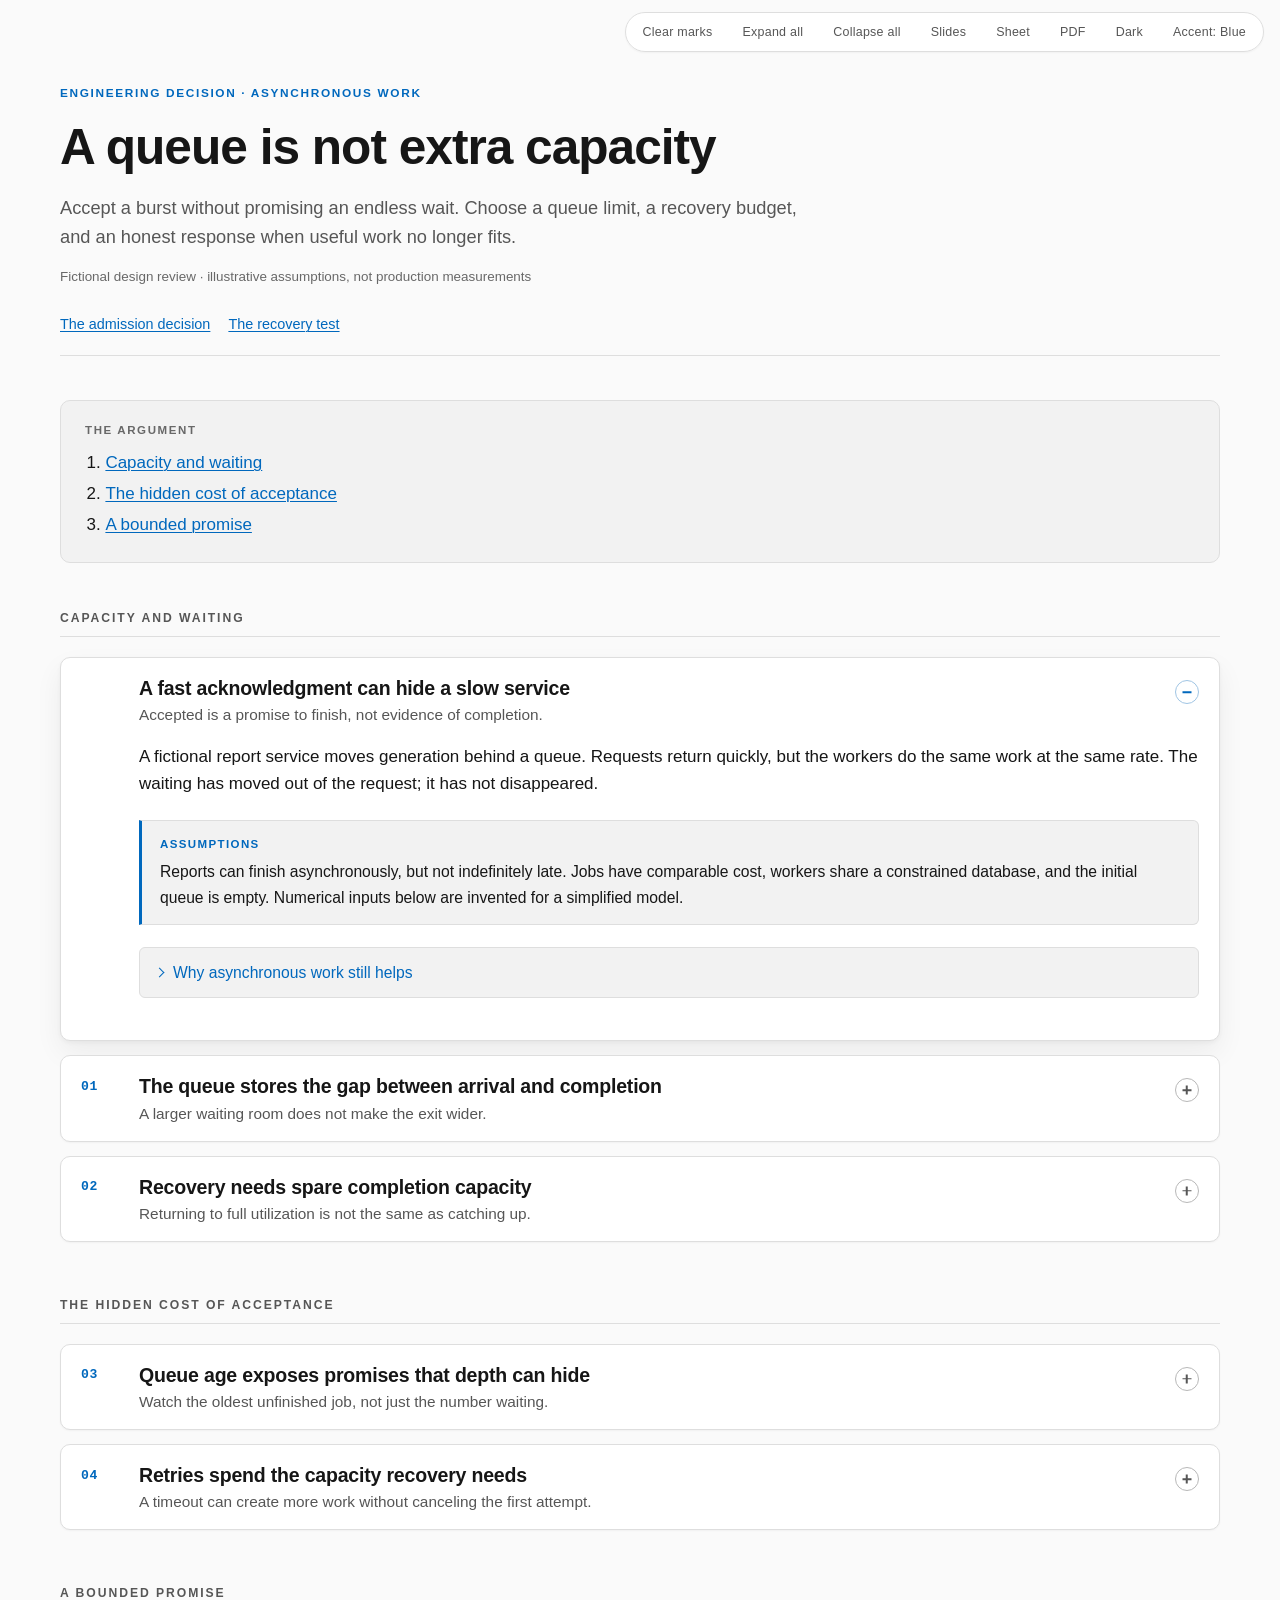
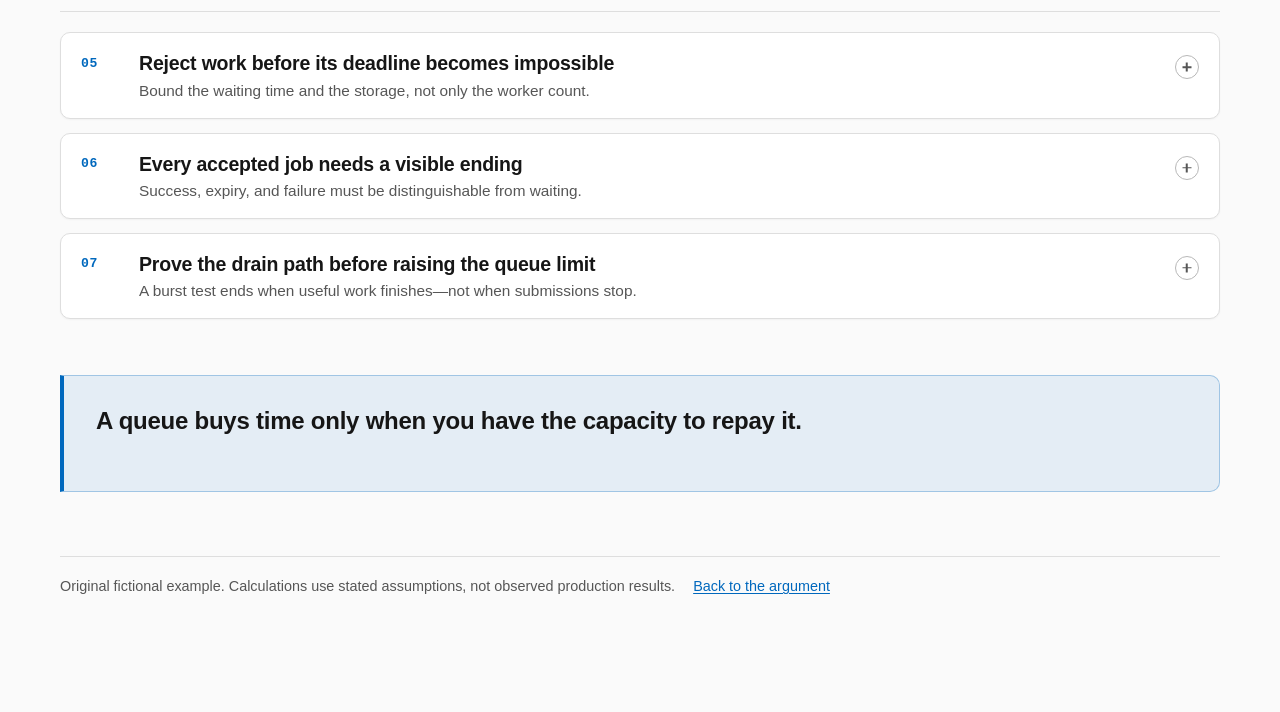
==== commit 5572bc2a: "html-docs 1.1.0: sheets, PDF export, and wake lock Add a Sheet view for one-pagers and datasheets, s" ====
--- a/examples/html-docs/queue-is-not-capacity.standalone.html
+++ b/examples/html-docs/queue-is-not-capacity.standalone.html
@@ -66,9 +66,65 @@
     root.setAttribute("data-" + name, value);
   }
   root.classList.add("js");
-  if (params.get("view") === "slides") root.setAttribute("data-view", "slides");
-  window.HtmlDocs = { read, write, refresh };
+  if (["slides", "sheet"].includes(params.get("view"))) root.setAttribute("data-view", params.get("view"));
+
+  // Print what is on screen. data-print selects the matching print stylesheet.
+  const printTarget = () => {
+    if (document.querySelector(".deck-stage")) return "slides";
+    const view = root.getAttribute("data-view");
+    if (view === "slides" || (view === "sheet" && document.querySelector(".sheet"))) return view;
+    return document.querySelector(".doc") || !document.querySelector(".sheet") ? "read" : "sheet";
+  };
+  let printing = null;
+  addEventListener("beforeprint", () => {
+    if (root.hasAttribute("data-print")) return; // Set by an automated export.
+    const target = printTarget();
+    printing = document.title;
+    root.setAttribute("data-print", target);
+    // The browser proposes the title as the PDF file name.
+    if (target !== "read" && document.querySelector(".doc")) {
+      document.title += target === "slides" ? " - Slides" : " - Sheet";
+    }
+  });
+  addEventListener("afterprint", () => {
+    if (printing === null) return;
+    root.removeAttribute("data-print");
+    document.title = printing;
+    printing = null;
+  });
+
+  // Keep the display awake while presenting, like presentation software does.
+  let lock = null;
+  let awake = false;
+  async function holdScreen() {
+    if (!awake || lock || document.visibilityState !== "visible" || !navigator.wakeLock) return;
+    try {
+      const sentinel = await navigator.wakeLock.request("screen");
+      if (!awake || lock) { sentinel.release(); return; }
+      lock = sentinel;
+      root.setAttribute("data-awake", "");
+      sentinel.addEventListener("release", () => {
+        if (lock !== sentinel) return;
+        lock = null;
+        root.removeAttribute("data-awake");
+      });
+    } catch { /* Denied by battery saver or an embedding policy; retried on input. */ }
+  }
+  function keepAwake(on) {
+    awake = !!on;
+    if (awake) holdScreen();
+    else if (lock) lock.release();
+  }
+  // The browser drops the lock when the tab is hidden; some require a gesture.
+  document.addEventListener("visibilitychange", holdScreen);
+  document.addEventListener("pointerdown", holdScreen);
+  document.addEventListener("keydown", holdScreen);
+
+  window.HtmlDocs = { read, write, refresh, keepAwake };
   document.addEventListener("DOMContentLoaded", refresh);
+  document.addEventListener("click", event => {
+    if (event.target.closest('[data-action="print"]')) window.print();
+  });
   document.addEventListener("click", event => {
     const button = event.target.closest('[data-action="toggle-theme"], [data-action="toggle-accent"]');
     if (!button) return;
@@ -109,14 +165,17 @@
   --font-sans: -apple-system, BlinkMacSystemFont, "Segoe UI Variable Text", "Segoe UI", Roboto, "Helvetica Neue", Arial, sans-serif;
   --font-mono: "Cascadia Mono", "Cascadia Code", ui-monospace, Consolas, "SF Mono", "Liberation Mono", Menlo, monospace;
 }
-[data-theme="dark"], :root:not([data-theme])[data-default-theme="dark"] {
-  color-scheme: dark;
-  --bg: #101010; --surface: #191919; --surface-2: #232323; --surface-3: #2c2c2c;
-  --border: #363636; --border-strong: #595959;
-  --text: #f2f2f2; --text-muted: #b5b5b5; --text-faint: #a0a0a0;
-  --accent: var(--accent-dark);
-  --shadow-1: 0 1px 2px rgba(0,0,0,.3);
-  --shadow-2: 0 2px 4px rgba(0,0,0,.3), 0 12px 28px rgba(0,0,0,.4);
+/* Screen only: every PDF and printout uses the light palette. */
+@media screen {
+  [data-theme="dark"], :root:not([data-theme])[data-default-theme="dark"] {
+    color-scheme: dark;
+    --bg: #101010; --surface: #191919; --surface-2: #232323; --surface-3: #2c2c2c;
+    --border: #363636; --border-strong: #595959;
+    --text: #f2f2f2; --text-muted: #b5b5b5; --text-faint: #a0a0a0;
+    --accent: var(--accent-dark);
+    --shadow-1: 0 1px 2px rgba(0,0,0,.3);
+    --shadow-2: 0 2px 4px rgba(0,0,0,.3), 0 12px 28px rgba(0,0,0,.4);
+  }
 }
 [data-accent="orange"], :root:not([data-accent])[data-default-accent="orange"] {
   --accent-light: #a94000; --accent-dark: #ffae72;
@@ -992,13 +1051,39 @@
   }
 }
 
+/* Reading PDF: the full reference. Browser headers are replaced by page numbers
+   where margin boxes are supported. Other targets live in slides/sheet CSS. */
+@page {
+  size: A4;
+  margin: 16mm 17mm 18mm;
+  @bottom-right {
+    content: counter(page) " / " counter(pages);
+    font: 8pt -apple-system, "Segoe UI", Roboto, Arial, sans-serif;
+    color: #686868;
+  }
+}
+@page read-letter {
+  size: letter;
+  margin: 16mm 17mm 18mm;
+  @bottom-right {
+    content: counter(page) " / " counter(pages);
+    font: 8pt -apple-system, "Segoe UI", Roboto, Arial, sans-serif;
+    color: #686868;
+  }
+}
 @media print {
-  body { padding: 0; font-size: 11pt; }
+  html { -webkit-print-color-adjust: exact; print-color-adjust: exact; }
+  body { padding: 0; font-size: 11pt; background: var(--surface); }
+  .doc-header { padding-top: 0; }
+  :root[data-paper="letter"]:not([data-print="slides"]):not([data-print="sheet"]) .doc { page: read-letter; }
   .controls, .slide-ui, .doc-nav, .doc-footer { display: none; }
   .js .card-body, .js .reveal-body, .js .detail-body { display: block !important; }
   html:not(.js) .tabpanel[hidden], .tabpanel[hidden] { display: block !important; }
-  .card { break-inside: avoid; box-shadow: none; }
-  .card-mark, .detail-more { display: none; }
+  .card { box-shadow: none; -webkit-box-decoration-break: clone; box-decoration-break: clone; }
+  figure, svg, pre, .callout, .reveal-toggle, tr, .detail-tile { break-inside: avoid; }
+  p, li { orphans: 3; widows: 3; }
+  .card-head, .chapter-label, h1, h2, h3, h4 { break-after: avoid; }
+  .card-mark, .card-read, .detail-more { display: none; }
   a { color: inherit; text-decoration: underline; }
 }
 </style>
@@ -1132,6 +1217,243 @@
 @media (prefers-reduced-motion: reduce) {
   [data-view="slides"] .frag { visibility: visible; opacity: 1; transition: none; }
 }
+
+/* Slides PDF: every authored surface on its own 16:9 page, all points shown.
+   Fixed sizes, not viewport units: a page has no projector to scale for. */
+@page slide { size: 297mm 167.0625mm; margin: 0; @bottom-right { content: none; } }
+@media print {
+  [data-print="slides"] body { padding: 0; background: var(--bg); }
+  [data-print="slides"] .doc { max-width: none; }
+  [data-print="slides"] .controls,
+  [data-print="slides"] .slide-ui,
+  [data-print="slides"] .doc-nav,
+  [data-print="slides"] .doc-footer,
+  [data-print="slides"] .toc,
+  [data-print="slides"] .sheet { display: none !important; }
+  [data-print="slides"] :is(.doc-header, .card, .takeaway, .chapter) {
+    display: block; margin: 0; padding: 0; border: 0; box-shadow: none; background: none;
+  }
+  [data-print="slides"] :is(.doc-header, .card, .takeaway) > :not(.slide-content),
+  [data-print="slides"] .chapter > :not(.card):not(.chapter-label) { display: none !important; }
+  [data-print="slides"] :is(.doc-header, .card, .takeaway) > .slide-content,
+  [data-print="slides"] .chapter > .chapter-label {
+    display: flex !important; flex-direction: column; justify-content: center;
+    page: slide; break-after: page; break-inside: avoid;
+    width: 297mm; height: 167mm; padding: 60px 80px 64px; margin: 0; gap: 22px;
+    overflow: hidden; border: 0; border-radius: 0; box-shadow: none;
+    background: var(--bg); color: var(--text);
+    font-weight: 400; line-height: 1.25; letter-spacing: normal;
+  }
+  [data-print="slides"] .slide-content .slide-eyebrow {
+    margin: 0; font-size: 14px; color: var(--accent);
+    font-weight: 650; letter-spacing: .14em; text-transform: uppercase;
+  }
+  [data-print="slides"] .slide-content .slide-title {
+    margin: 0; max-width: 24ch; font-size: 46px;
+    line-height: 1.08; letter-spacing: -.035em; font-weight: 650;
+  }
+  [data-print="slides"] .slide-content .slide-title em { color: var(--accent); font-style: normal; }
+  [data-print="slides"] .slide-content .slide-lead {
+    margin: 0; max-width: 46ch; font-size: 25px; line-height: 1.35; color: var(--text-muted);
+  }
+  [data-print="slides"] .slide-content .slide-points {
+    margin: 6px 0 0; padding: 0; list-style: none;
+    display: grid; gap: 18px; max-width: 42ch; font-size: 29px; line-height: 1.3;
+  }
+  [data-print="slides"] .slide-points li {
+    padding-left: 22px; margin: 0; border-left: 3px solid var(--accent);
+  }
+  [data-print="slides"] .slide-content svg,
+  [data-print="slides"] .slide-content img {
+    display: block; width: 100%; height: auto; max-height: 300px; flex: 0 1 auto; min-height: 0;
+    object-fit: contain;
+  }
+  [data-print="slides"] .slide-content--title .slide-title,
+  [data-print="slides"] .slide-content--end .slide-title {
+    max-width: 16ch; font-size: 76px; line-height: 1.02;
+  }
+  [data-print="slides"] .slide-content--title::before,
+  [data-print="slides"] .slide-content--end::before {
+    content: ""; width: 80px; height: 6px; background: var(--accent); flex: none; margin-bottom: 8px;
+  }
+  [data-print="slides"] .slide-content--end { background: var(--surface); }
+  [data-print="slides"] .chapter > .chapter-label {
+    font-size: 64px; font-weight: 600; line-height: 1.08; text-transform: none; letter-spacing: -.03em;
+  }
+  [data-print="slides"] .chapter > .chapter-label::before {
+    content: attr(data-section-number);
+    font-family: var(--font-mono); color: var(--accent); font-size: 22px; letter-spacing: .08em;
+  }
+  [data-print="slides"] .frag { visibility: visible !important; opacity: 1 !important; }
+}
+</style>
+<style>
+/* =========================================================================
+   html-docs / sheet
+   Fixed-page documents: one-pagers, datasheets, briefs. Shared stylesheet;
+   never edit per page. Each .sheet-page is exactly one printed page, so the
+   screen preview is the layout the PDF receives.
+
+   Standalone sheet: the only content of the document, always visible.
+   Companion sheet: a third depth beside an article, shown by the Sheet view.
+   ========================================================================= */
+
+html:not(.js) .controls { display: none; }
+
+.sheet { display: none; }
+body:not(:has(> .doc)) > .sheet,
+[data-view="sheet"] .sheet { display: block; }
+[data-view="sheet"] .doc { display: none; }
+[data-view="sheet"] .ctrl:is([data-action="expand-all"], [data-action="collapse-all"], [data-action="clear-read"]) { display: none; }
+
+.sheet { padding: 72px 0 40px; overflow-x: auto; }
+
+.sheet-page {
+  /* A hair under the paper height, so rounding never spills a blank page. */
+  --sheet-w: 210mm; --sheet-h: 297mm;
+  width: var(--sheet-w); height: calc(var(--sheet-h) - .5mm);
+  margin: 0 auto 32px; padding: 14mm 16mm 11mm;
+  display: flex; flex-direction: column;
+  overflow: hidden; outline: none;
+  background: var(--surface); color: var(--text);
+  border: 1px solid var(--border); box-shadow: var(--shadow-2);
+  font-family: var(--font-sans); font-size: 10.5pt; line-height: 1.45;
+}
+[data-paper="letter"] .sheet-page { --sheet-w: 8.5in; --sheet-h: 11in; }
+.sheet-page > :last-child { margin-bottom: 0; }
+
+/* One class of specificity: beats article.css element rules, while every
+   component class below, declared later, sets its own spacing. */
+.sheet-page :where(p, ul, ol) { margin: 0 0 2mm; }
+.sheet-page :where(li) { margin: 0 0 1mm; }
+.sheet-page strong { font-weight: 650; }
+.sheet-page sup { font-size: .68em; line-height: 0; }
+.sheet-page a { color: inherit; text-decoration-color: var(--accent-border); }
+
+/* ---------- head ------------------------------------------------------ */
+
+.sheet-head { margin-bottom: 6mm; }
+.sheet-kicker {
+  margin: 0 0 3mm; font-size: 8pt; font-weight: 650;
+  letter-spacing: .12em; text-transform: uppercase; color: var(--accent);
+}
+.sheet-title {
+  margin: 0 0 3mm; font-size: 27pt; line-height: 1.06;
+  letter-spacing: -.035em; font-weight: 700;
+}
+.sheet-title em { font-style: normal; color: var(--accent); }
+.sheet-lead { margin: 0; max-width: 62em; font-size: 11pt; color: var(--text); }
+
+/* ---------- blocks ---------------------------------------------------- */
+
+.sheet-grid {
+  display: grid; grid-template-columns: repeat(var(--cols, 2), minmax(0, 1fr));
+  gap: 7mm 8mm; margin-bottom: 6mm;
+}
+.sheet-grid--3 { --cols: 3; }
+.sheet-block { border-top: 2px solid var(--accent); padding-top: 3mm; }
+.sheet-block h3, .sheet-actions h3, .sheet-section-title {
+  margin: 0 0 2mm; font-size: 12.5pt; line-height: 1.2; font-weight: 650;
+}
+.sheet-section-title { margin-bottom: 3mm; }
+
+.sheet-stats {
+  display: grid; grid-auto-flow: column; grid-auto-columns: minmax(0, 1fr);
+  gap: 6mm; margin: 0 0 6mm; padding: 0; list-style: none;
+}
+.sheet-stats li { margin: 0; border-left: 2px solid var(--accent); padding-left: 3mm; }
+.sheet-stat-value {
+  display: block; font-size: 21pt; line-height: 1.05; font-weight: 700;
+  letter-spacing: -.03em; color: var(--accent);
+}
+.sheet-stat-label { display: block; margin-top: 1mm; font-size: 8.5pt; line-height: 1.3; color: var(--text-muted); }
+
+.sheet-figure { margin: 0 0 6mm; }
+.sheet-figure svg, .sheet-figure img { display: block; width: 100%; height: auto; }
+.sheet-figure figcaption { margin-top: 2mm; font-size: 8pt; color: var(--text-muted); }
+
+/* ---------- comparison matrix ----------------------------------------- */
+
+.sheet-matrix { width: 100%; border-collapse: collapse; margin: 0 0 2mm; font-size: 9pt; line-height: 1.35; }
+.sheet-matrix th, .sheet-matrix td {
+  padding: 2mm 2.5mm 2mm 0; text-align: left; vertical-align: top;
+  border-bottom: 1px solid var(--border);
+}
+.sheet-matrix thead th {
+  font-size: 7.5pt; font-weight: 650; letter-spacing: .1em; text-transform: uppercase;
+  color: var(--text-muted); border-bottom: 2px solid var(--accent);
+}
+.sheet-matrix tbody th {
+  font-size: inherit; font-weight: 650; letter-spacing: normal; text-transform: none; color: var(--text);
+}
+.sheet-matrix tbody th span { display: block; font-weight: 400; color: var(--text-muted); }
+
+/* Drawn, not typed: glyphs in this range render as emoji on some systems. */
+.mark {
+  display: inline-block; width: .8em; height: .8em; margin-right: .35em;
+  vertical-align: -.06em; flex: none; border-radius: 50%;
+  background: var(--accent);
+}
+.mark[data-mark="part"] {
+  background: linear-gradient(90deg, var(--accent) 50%, transparent 50%);
+  box-shadow: inset 0 0 0 1.5px var(--accent);
+}
+.mark[data-mark="none"] {
+  width: .75em; height: 2px; border-radius: 1px; vertical-align: .22em;
+  background: var(--text-muted);
+}
+.mark[data-mark="plus"], .mark[data-mark="minus"] { border-radius: 2px; }
+.mark[data-mark="plus"] {
+  background:
+    linear-gradient(var(--surface), var(--surface)) center / 58% 2px no-repeat,
+    linear-gradient(var(--surface), var(--surface)) center / 2px 58% no-repeat,
+    var(--accent);
+}
+.mark[data-mark="minus"] {
+  background:
+    linear-gradient(var(--surface), var(--surface)) center / 58% 2px no-repeat,
+    var(--text);
+}
+.sheet-legend {
+  display: flex; flex-wrap: wrap; gap: 1mm 6mm; margin: 0 0 6mm; padding: 0; list-style: none;
+  font-size: 7.5pt; color: var(--text-muted);
+}
+.sheet-legend li { margin: 0; }
+
+/* ---------- actions, closing, notes ------------------------------------ */
+
+.sheet-actions { margin: 0 0 5mm; padding: 4.5mm 5mm; background: var(--surface-2); break-inside: avoid; }
+.sheet-actions ul { margin: 0; padding-left: 1.2em; }
+.sheet-actions li:last-child { margin-bottom: 0; }
+.sheet-close { margin: 0 0 3mm; font-size: 14pt; line-height: 1.25; font-weight: 650; }
+.sheet-close em { font-style: normal; color: var(--accent); }
+.sheet-notes {
+  margin-top: auto; padding-top: 2mm; border-top: 1px solid var(--border);
+  font-size: 7.5pt; line-height: 1.35; color: var(--text-muted);
+}
+.sheet-notes p { margin: 0; }
+
+@media screen and (max-width: 860px) {
+  .sheet { padding-top: 64px; }
+}
+
+/* ---------- print ------------------------------------------------------ */
+
+@page sheet-a4 { size: A4; margin: 0; @bottom-right { content: none; } }
+@page sheet-letter { size: letter; margin: 0; @bottom-right { content: none; } }
+@media print {
+  html { -webkit-print-color-adjust: exact; print-color-adjust: exact; }
+  :root[data-print="sheet"] body,
+  body:not(:has(> .doc)) { padding: 0; background: var(--surface); }
+  :root[data-print="sheet"] body > :not(.sheet),
+  body:not(:has(> .doc)) > :not(.sheet) { display: none !important; }
+  :root[data-print="sheet"] .sheet,
+  body:not(:has(> .doc)) > .sheet { display: block !important; padding: 0; overflow: visible; }
+  :root:not([data-print="sheet"]) body:has(> .doc) > .sheet { display: none !important; }
+  .sheet-page { page: sheet-a4; margin: 0; border: 0; box-shadow: none; }
+  .sheet-page + .sheet-page { break-before: page; }
+  [data-paper="letter"] .sheet-page { page: sheet-letter; }
+}
 </style>
 <script>
 (function () {
@@ -1157,7 +1479,7 @@
   const el = (sel, scope) => (scope || document).querySelector(sel);
 
   window.HtmlDocs.refresh();
-  if (!el('[data-action="toggle-slides"]')) root.removeAttribute("data-view");
+  if (!el('[data-action="toggle-slides"]') && root.getAttribute("data-view") === "slides") root.removeAttribute("data-view");
 
   /* ---------- collapsibles ------------------------------------------ */
 
@@ -1622,7 +1944,7 @@
   const root = document.documentElement;
   const toggle = document.querySelector('[data-action="toggle-slides"]');
   if (!toggle) {
-    root.removeAttribute("data-view");
+    if (root.dataset.view === "slides") root.removeAttribute("data-view");
     return;
   }
   const $ = (selector, node = document) => node.querySelector(selector);
@@ -1762,7 +2084,7 @@
       go(wanted < 0 ? index : wanted);
       wake();
     } else {
-      root.removeAttribute("data-view");
+      if (inSlides()) root.removeAttribute("data-view");
       slides.forEach(node => node.removeAttribute("data-slide-current"));
       $$(".chapter-label").forEach(heading => {
         ["aria-label", "aria-roledescription", "tabindex"].forEach(name => heading.removeAttribute(name));
@@ -1775,6 +2097,7 @@
       syncUrl();
     }
     toggle.setAttribute("aria-pressed", String(present));
+    preferences.keepAwake(present);
   }
   function openIndex() {
     if (!dialog) {
@@ -1863,12 +2186,78 @@
   } else { boot(); }
 })();
 </script>
+<script>
+(function () {
+  function boot() {
+/* html-docs / sheet view: switches a companion sheet on and off, and reports
+   pages that no longer fit their paper. Content stays in the HTML. */
+(() => {
+  "use strict";
+  const root = document.documentElement;
+  const sheet = document.querySelector(".sheet");
+  const toggle = document.querySelector('[data-action="toggle-sheet"]');
+  const pages = sheet ? Array.from(sheet.querySelectorAll(".sheet-page")) : [];
+
+  function measure() {
+    if (!sheet || !sheet.offsetParent) return;
+    pages.forEach((page, i) => {
+      if (page.scrollHeight > page.clientHeight + 1 || page.scrollWidth > page.clientWidth + 1) {
+        console.warn("html-docs: sheet page " + (i + 1) + " overflows its paper. Shorten it or add a page: #" + (page.id || "sheet"));
+      }
+    });
+  }
+
+  if (!sheet || !toggle) {
+    if (root.dataset.view === "sheet") root.removeAttribute("data-view");
+    if (sheet) addEventListener("load", measure);
+    return;
+  }
+
+  const inSheet = () => root.dataset.view === "sheet";
+  function syncUrl() {
+    const url = new URL(location.href);
+    if (inSheet()) url.searchParams.set("view", "sheet");
+    else if (url.searchParams.get("view") === "sheet") url.searchParams.delete("view");
+    history.replaceState(null, "", url.href);
+  }
+  function setSheet(on) {
+    if (on && root.dataset.view === "slides") document.querySelector('[data-action="toggle-slides"]')?.click();
+    if (on) {
+      root.dataset.view = "sheet";
+      scrollTo(0, 0);
+    } else if (inSheet()) {
+      root.removeAttribute("data-view");
+    }
+    toggle.setAttribute("aria-pressed", String(on));
+    syncUrl();
+    requestAnimationFrame(measure);
+  }
+
+  toggle.addEventListener("click", () => setSheet(!inSheet()));
+  document.addEventListener("html-docs:present", () => toggle.setAttribute("aria-pressed", "false"));
+  document.addEventListener("keydown", event => {
+    if (event.key !== "Escape" || !inSheet() || document.querySelector("dialog[open]")) return;
+    event.preventDefault();
+    setSheet(false);
+    toggle.focus({ preventScroll: true });
+  });
+  addEventListener("load", measure);
+  if (inSheet()) setSheet(true);
+})();
+  }
+  if (document.readyState === "loading") {
+    document.addEventListener("DOMContentLoaded", boot);
+  } else { boot(); }
+})();
+</script>
 </head>
 <body>
 <div class="controls" role="group" aria-label="Article controls">
   <button type="button" class="ctrl" data-action="expand-all">Expand all</button>
   <button type="button" class="ctrl" data-action="collapse-all">Collapse all</button>
   <button type="button" class="ctrl" data-action="toggle-slides" aria-pressed="false">Slides</button>
+  <button type="button" class="ctrl" data-action="toggle-sheet" aria-pressed="false">Sheet</button>
+  <button type="button" class="ctrl" data-action="print" aria-label="Save the current view as PDF or print it">PDF</button>
   <button type="button" class="ctrl" data-action="toggle-theme">Dark</button>
   <button type="button" class="ctrl" data-action="toggle-accent">Accent: Blue</button>
 </div>
@@ -2231,5 +2620,55 @@
     <a href="#ch-capacity">Back to the argument</a>
   </footer>
 </div>
+
+<section class="sheet" aria-label="One-page decision brief">
+  <article class="sheet-page" id="sheet-brief">
+    <header class="sheet-head">
+      <p class="sheet-kicker">Engineering decision · asynchronous work · one-page brief</p>
+      <h2 class="sheet-title">A queue is not<br><em>extra capacity.</em></h2>
+      <p class="sheet-lead">A fictional report service moves generation behind a queue. Requests return quickly, but the workers do the same work at the same rate: the waiting moved, the work did not.</p>
+    </header>
+
+    <ul class="sheet-stats" aria-label="Worked burst, invented inputs">
+      <li><span class="sheet-stat-value">1,200</span><span class="sheet-stat-label">extra unfinished jobs after a 30-second burst<sup>1</sup></span></li>
+      <li><span class="sheet-stat-value">40/s</span><span class="sheet-stat-label">recovery headroom once arrivals fall<sup>1</sup></span></li>
+      <li><span class="sheet-stat-value">30 s</span><span class="sheet-stat-label">to drain the backlog after the burst ends<sup>1</sup></span></li>
+    </ul>
+
+    <div class="sheet-grid">
+      <section class="sheet-block">
+        <h3>Only spare capacity<br>drains the backlog</h3>
+        <p>While arrivals exceed completions, unfinished work grows. Afterward, only the completion rate left over after new arrivals drains it. <strong>At full utilization the backlog stays.</strong></p>
+      </section>
+      <section class="sheet-block">
+        <h3>Watch the oldest<br>unfinished promise</h3>
+        <p>Queue depth counts work; <strong>job age exposes delay</strong>. Track age from acceptance through completion, including in-flight jobs, and alert while there is still time to intervene.</p>
+      </section>
+      <section class="sheet-block">
+        <h3>Retries are<br>more arrivals</h3>
+        <p>Give each logical job one stable identity and a <strong>finite retry budget</strong>. Backoff spreads duplicate demand over time; it does not make the work free.</p>
+      </section>
+      <section class="sheet-block">
+        <h3>Bound the promise,<br>not just the queue</h3>
+        <p>Combine a hard storage cap with an admission estimate of waiting plus execution. Reject clearly when either budget is exhausted. <strong>Every accepted job ends</strong> completed, failed, or explicitly expired.</p>
+      </section>
+    </div>
+
+    <aside class="sheet-actions" aria-label="Decision">
+      <h3>Decision</h3>
+      <ul>
+        <li>Use a bounded queue with explicit admission and job status.</li>
+        <li>Add workers only when the downstream bottleneck has room; buffer more only when the waiting budget allows it.</li>
+        <li>Rehearse a burst, a slow dependency, and a worker restart with normal traffic running; account for every accepted job.</li>
+      </ul>
+    </aside>
+
+    <p class="sheet-close">Buffer the burst. <em>Budget the recovery.</em></p>
+
+    <footer class="sheet-notes">
+      <p><sup>1</sup> Fluid approximation with invented inputs: 80 jobs/s completion capacity; 120 jobs/s arrivals for 30 s, then 40 jobs/s; no retries, expiry, or failures. Not production measurements. The reasoning, assumptions, and rehearsal criteria are in the interactive document.</p>
+    </footer>
+  </article>
+</section>
 </body>
 </html>
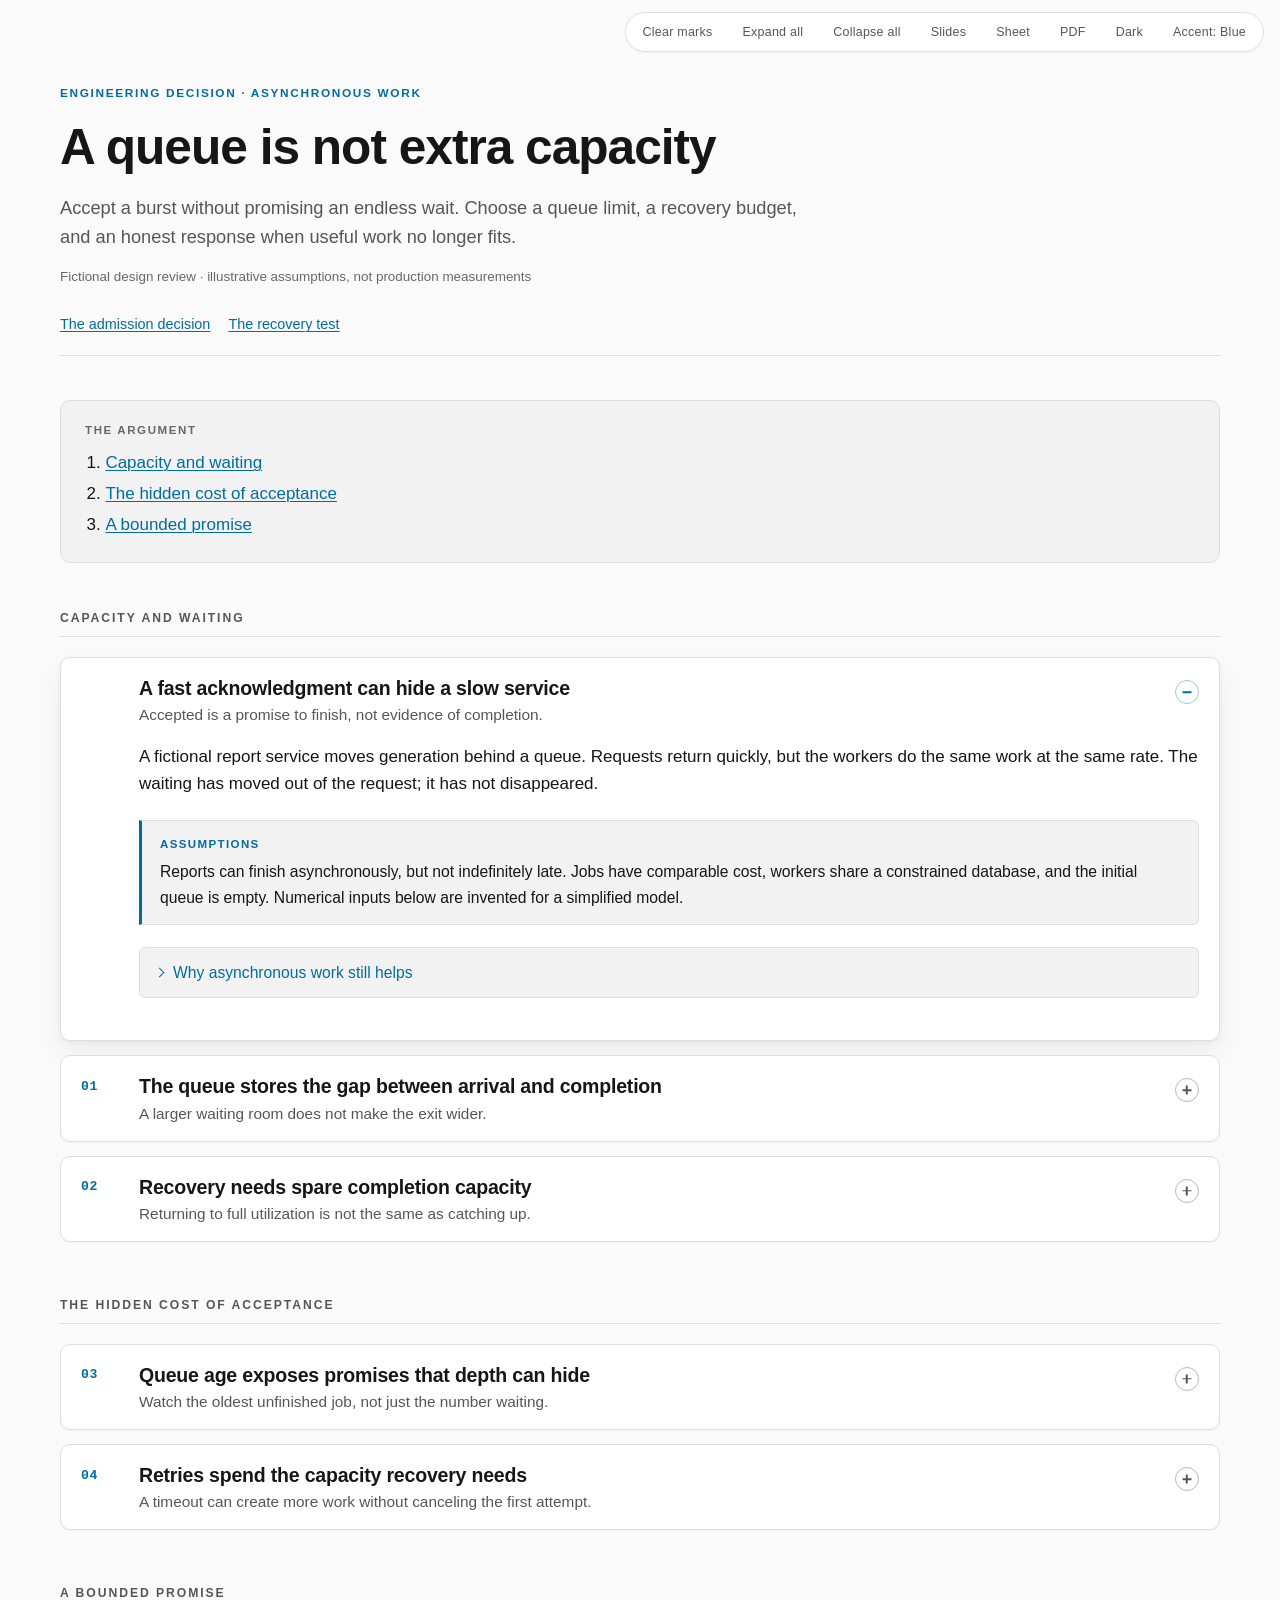
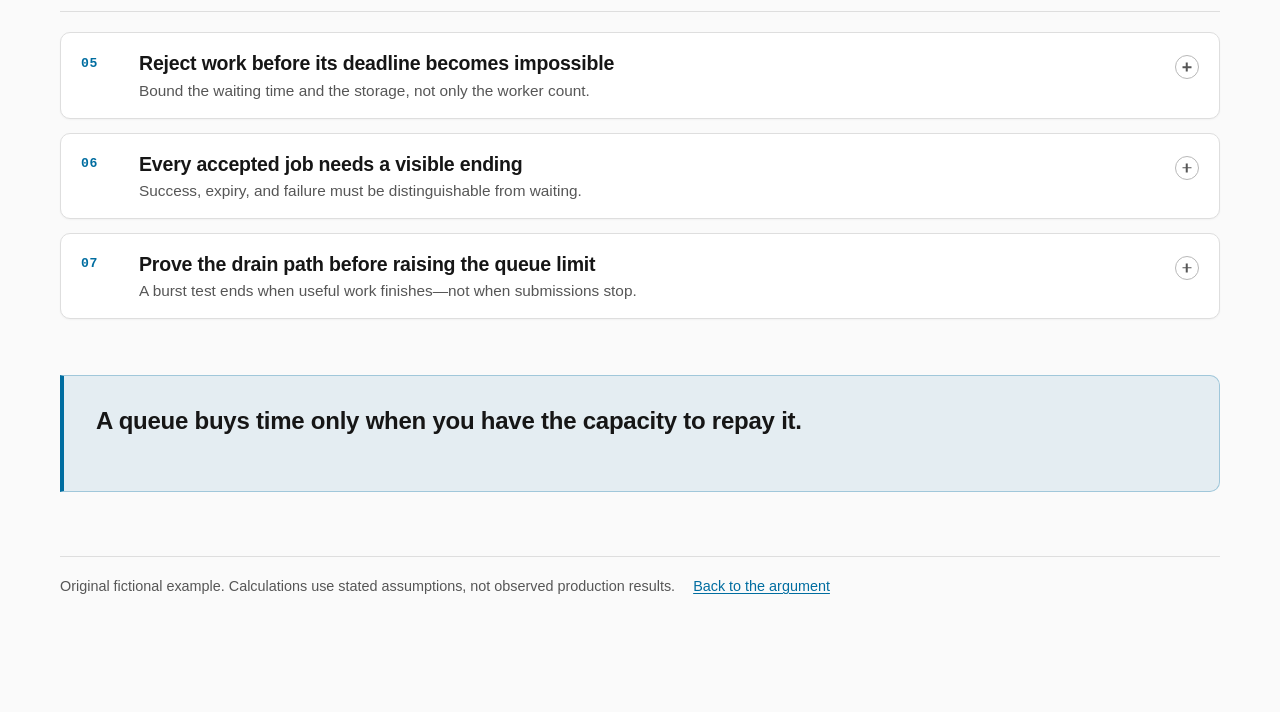
==== commit 8d2abbde: "feat(html-docs): add four theme-paired Microsoft accents Use exact logo colors in dark mode and read" ====
--- a/examples/html-docs/queue-is-not-capacity.standalone.html
+++ b/examples/html-docs/queue-is-not-capacity.standalone.html
@@ -38,7 +38,7 @@
   const id = document.querySelector('meta[name="doc-id"]')?.content ||
     location.pathname.replace(/\.standalone(?=\.html$)/i, "");
   const prefix = "html-docs:" + id + ":";
-  const choices = { theme: ["light", "dark"], accent: ["blue", "orange", "green"] };
+  const choices = { theme: ["light", "dark"], accent: ["blue", "red", "green", "yellow"] };
   const read = (name) => {
     try { return localStorage.getItem(prefix + name); }
     catch { return null; /* Storage may be unavailable for local files. */ }
@@ -62,6 +62,7 @@
   for (const [name, values] of Object.entries(choices)) {
     const fallback = name === "theme" && matchMedia("(prefers-color-scheme: dark)").matches ? "dark" : values[0];
     const value = [params.get(name), read(name), root.getAttribute("data-default-" + name), fallback]
+      .map(candidate => name === "accent" && candidate === "orange" ? "red" : candidate)
       .find(candidate => values.includes(candidate));
     root.setAttribute("data-" + name, value);
   }
@@ -150,7 +151,7 @@
   --bg: #fafafa; --surface: #ffffff; --surface-2: #f2f2f2; --surface-3: #e8e8e8;
   --border: #dedede; --border-strong: #b8b8b8;
   --text: #161616; --text-muted: #565656; --text-faint: #686868;
-  --accent-light: #0068bd; --accent-dark: #69b8ff;
+  --accent-light: #006da0; --accent-dark: #00a4ef;
   --accent: var(--accent-light);
   --accent-strong: var(--accent);
   --accent-quiet: var(--accent);
@@ -177,11 +178,15 @@
     --shadow-2: 0 2px 4px rgba(0,0,0,.3), 0 12px 28px rgba(0,0,0,.4);
   }
 }
+[data-accent="red"], :root:not([data-accent])[data-default-accent="red"],
 [data-accent="orange"], :root:not([data-accent])[data-default-accent="orange"] {
-  --accent-light: #a94000; --accent-dark: #ffae72;
+  --accent-light: #bc3a16; --accent-dark: #f25022;
 }
 [data-accent="green"], :root:not([data-accent])[data-default-accent="green"] {
-  --accent-light: #137344; --accent-dark: #6cd6a0;
+  --accent-light: #4c7100; --accent-dark: #7fba00;
+}
+[data-accent="yellow"], :root:not([data-accent])[data-default-accent="yellow"] {
+  --accent-light: #805b00; --accent-dark: #ffb900;
 }
 </style>
 <style>
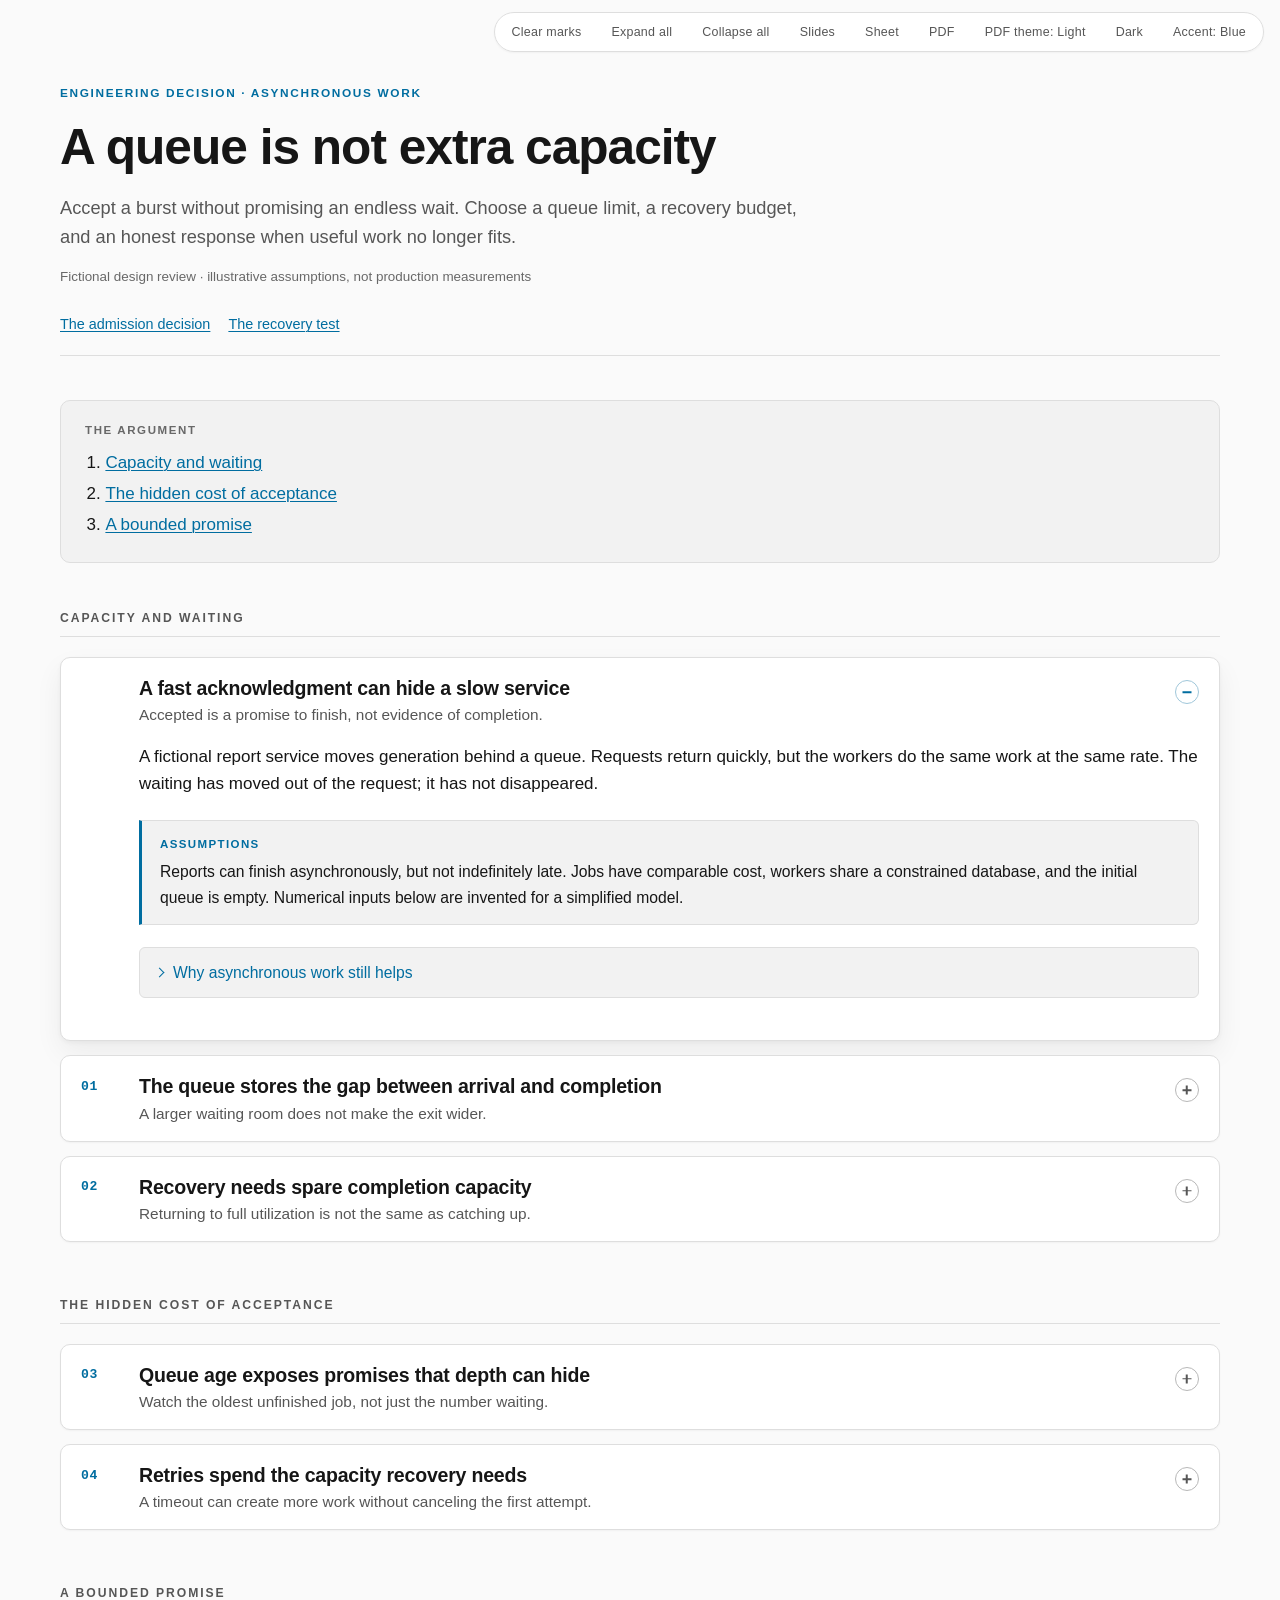
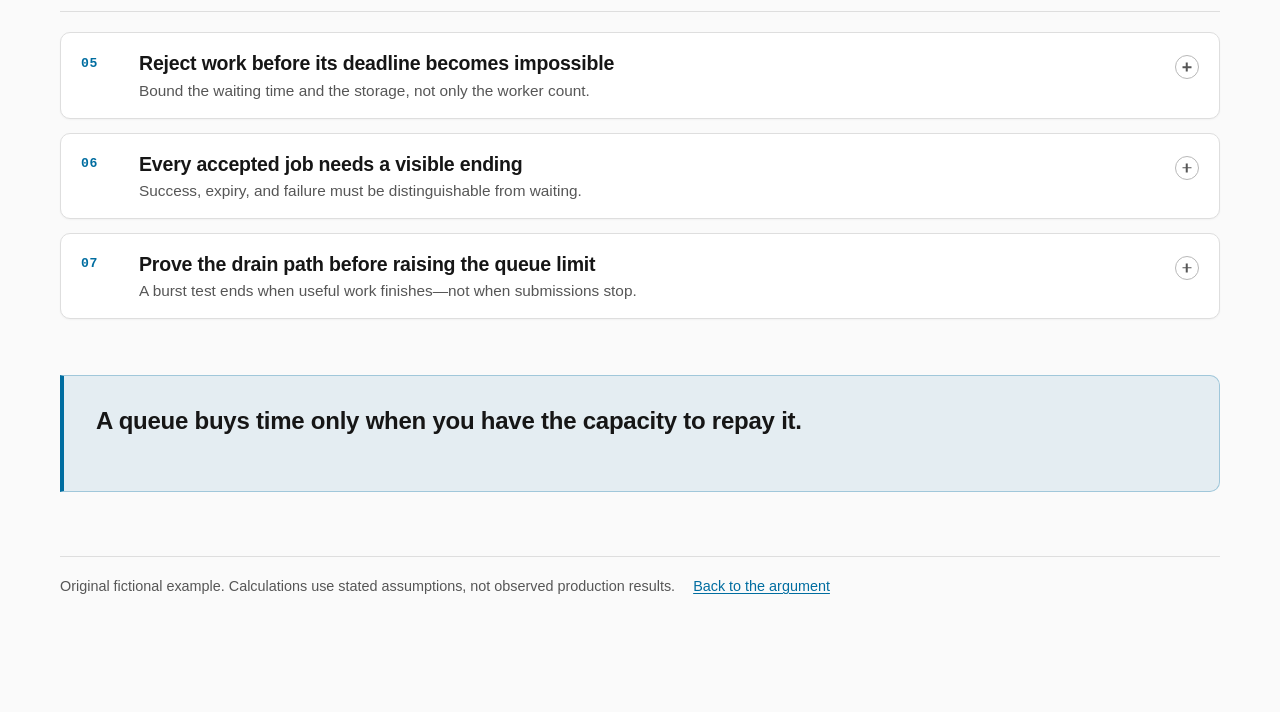
==== commit b57ebdbd: "Release html-docs 1.4.0: semantic emphasis and explicit dark PDFs Keep sequence peers neutral, docum" ====
--- a/examples/html-docs/queue-is-not-capacity.standalone.html
+++ b/examples/html-docs/queue-is-not-capacity.standalone.html
@@ -38,7 +38,8 @@
   const id = document.querySelector('meta[name="doc-id"]')?.content ||
     location.pathname.replace(/\.standalone(?=\.html$)/i, "");
   const prefix = "html-docs:" + id + ":";
-  const choices = { theme: ["light", "dark"], accent: ["blue", "red", "green", "yellow"] };
+  const choices = { theme: ["light", "dark"], accent: ["blue", "red", "green", "yellow"],
+    "print-theme": ["light", "dark"] };
   const read = (name) => {
     try { return localStorage.getItem(prefix + name); }
     catch { return null; /* Storage may be unavailable for local files. */ }
@@ -52,16 +53,19 @@
       const current = root.getAttribute("data-" + name);
       const next = choices[name][(choices[name].indexOf(current) + 1) % choices[name].length];
       document.querySelectorAll('[data-action="toggle-' + name + '"]').forEach(button => {
-        button.textContent = name === "theme" ? (next === "dark" ? "Dark" : "Light") :
+        button.textContent = name === "print-theme" ? "PDF theme: " + (current === "dark" ? "Dark" : "Light") :
+          name === "theme" ? (next === "dark" ? "Dark" : "Light") :
           "Accent: " + current[0].toUpperCase() + current.slice(1);
-        button.setAttribute("aria-label", name === "theme" ? "Switch to " + next + " theme" :
+        button.setAttribute("aria-label", name === "print-theme" ? "PDF theme: " + current + ". Switch to " + next :
+          name === "theme" ? "Switch to " + next + " theme" :
           "Accent: " + current + ". Switch to " + next);
       });
     }
   }
   for (const [name, values] of Object.entries(choices)) {
     const fallback = name === "theme" && matchMedia("(prefers-color-scheme: dark)").matches ? "dark" : values[0];
-    const value = [params.get(name), read(name), root.getAttribute("data-default-" + name), fallback]
+    const value = [params.get(name), read(name),
+      root.getAttribute(name === "print-theme" ? "data-print-theme" : "data-default-" + name), fallback]
       .map(candidate => name === "accent" && candidate === "orange" ? "red" : candidate)
       .find(candidate => values.includes(candidate));
     root.setAttribute("data-" + name, value);
@@ -127,7 +131,7 @@
     if (event.target.closest('[data-action="print"]')) window.print();
   });
   document.addEventListener("click", event => {
-    const button = event.target.closest('[data-action="toggle-theme"], [data-action="toggle-accent"]');
+    const button = event.target.closest('[data-action="toggle-theme"], [data-action="toggle-accent"], [data-action="toggle-print-theme"]');
     if (!button) return;
     const name = button.getAttribute("data-action").slice(7);
     const values = choices[name];
@@ -166,9 +170,20 @@
   --font-sans: -apple-system, BlinkMacSystemFont, "Segoe UI Variable Text", "Segoe UI", Roboto, "Helvetica Neue", Arial, sans-serif;
   --font-mono: "Cascadia Mono", "Cascadia Code", ui-monospace, Consolas, "SF Mono", "Liberation Mono", Menlo, monospace;
 }
-/* Screen only: every PDF and printout uses the light palette. */
+/* Screen theme and print theme are independent; print stays light by default. */
 @media screen {
   [data-theme="dark"], :root:not([data-theme])[data-default-theme="dark"] {
+    color-scheme: dark;
+    --bg: #101010; --surface: #191919; --surface-2: #232323; --surface-3: #2c2c2c;
+    --border: #363636; --border-strong: #595959;
+    --text: #f2f2f2; --text-muted: #b5b5b5; --text-faint: #a0a0a0;
+    --accent: var(--accent-dark);
+    --shadow-1: 0 1px 2px rgba(0,0,0,.3);
+    --shadow-2: 0 2px 4px rgba(0,0,0,.3), 0 12px 28px rgba(0,0,0,.4);
+  }
+}
+@media print {
+  :root[data-print-theme="dark"] {
     color-scheme: dark;
     --bg: #101010; --surface: #191919; --surface-2: #232323; --surface-3: #2c2c2c;
     --border: #363636; --border-strong: #595959;
@@ -745,7 +760,7 @@
   border-left: 3px solid var(--accent-quiet);
   border-radius: var(--radius-sm);
 }
-.sequence > li:last-child { border-left-color: var(--accent-strong); background: var(--accent-soft); }
+.sequence > li.sequence-item--emphasis { border-left-color: var(--accent-strong); background: var(--accent-soft); }
 .sequence > li:not(:last-child)::after {
   content: "";
   position: absolute;
@@ -1061,19 +1076,21 @@
 @page {
   size: A4;
   margin: 16mm 17mm 18mm;
+  background: var(--surface);
   @bottom-right {
     content: counter(page) " / " counter(pages);
     font: 8pt -apple-system, "Segoe UI", Roboto, Arial, sans-serif;
-    color: #686868;
+    color: var(--text-faint);
   }
 }
 @page read-letter {
   size: letter;
   margin: 16mm 17mm 18mm;
+  background: var(--surface);
   @bottom-right {
     content: counter(page) " / " counter(pages);
     font: 8pt -apple-system, "Segoe UI", Roboto, Arial, sans-serif;
-    color: #686868;
+    color: var(--text-faint);
   }
 }
 @media print {
@@ -1146,6 +1163,9 @@
   [data-view="slides"] .slide-points li {
     padding-left: 24px; margin: 0; border-left: 3px solid var(--accent);
   }
+  [data-view="slides"] .slide-content .summary-grid {
+    margin: 0; font-size: clamp(22px, 2.2vw, 34px);
+  }
   [data-view="slides"] .slide-content svg,
   [data-view="slides"] .slide-content img {
     display: block; width: 100%; height: auto; max-height: 45vh; flex: 0 1 auto; min-height: 0;
@@ -1227,6 +1247,7 @@
    Fixed sizes, not viewport units: a page has no projector to scale for. */
 @page slide { size: 297mm 167.0625mm; margin: 0; @bottom-right { content: none; } }
 @media print {
+  [data-print="slides"] .slide-content .summary-grid { margin: 0; font-size: 25px; }
   [data-print="slides"] body { padding: 0; background: var(--bg); }
   [data-print="slides"] .doc { max-width: none; }
   [data-print="slides"] .controls,
@@ -2263,6 +2284,7 @@
   <button type="button" class="ctrl" data-action="toggle-slides" aria-pressed="false">Slides</button>
   <button type="button" class="ctrl" data-action="toggle-sheet" aria-pressed="false">Sheet</button>
   <button type="button" class="ctrl" data-action="print" aria-label="Save the current view as PDF or print it">PDF</button>
+  <button type="button" class="ctrl" data-action="toggle-print-theme">PDF theme: Light</button>
   <button type="button" class="ctrl" data-action="toggle-theme">Dark</button>
   <button type="button" class="ctrl" data-action="toggle-accent">Accent: Blue</button>
 </div>
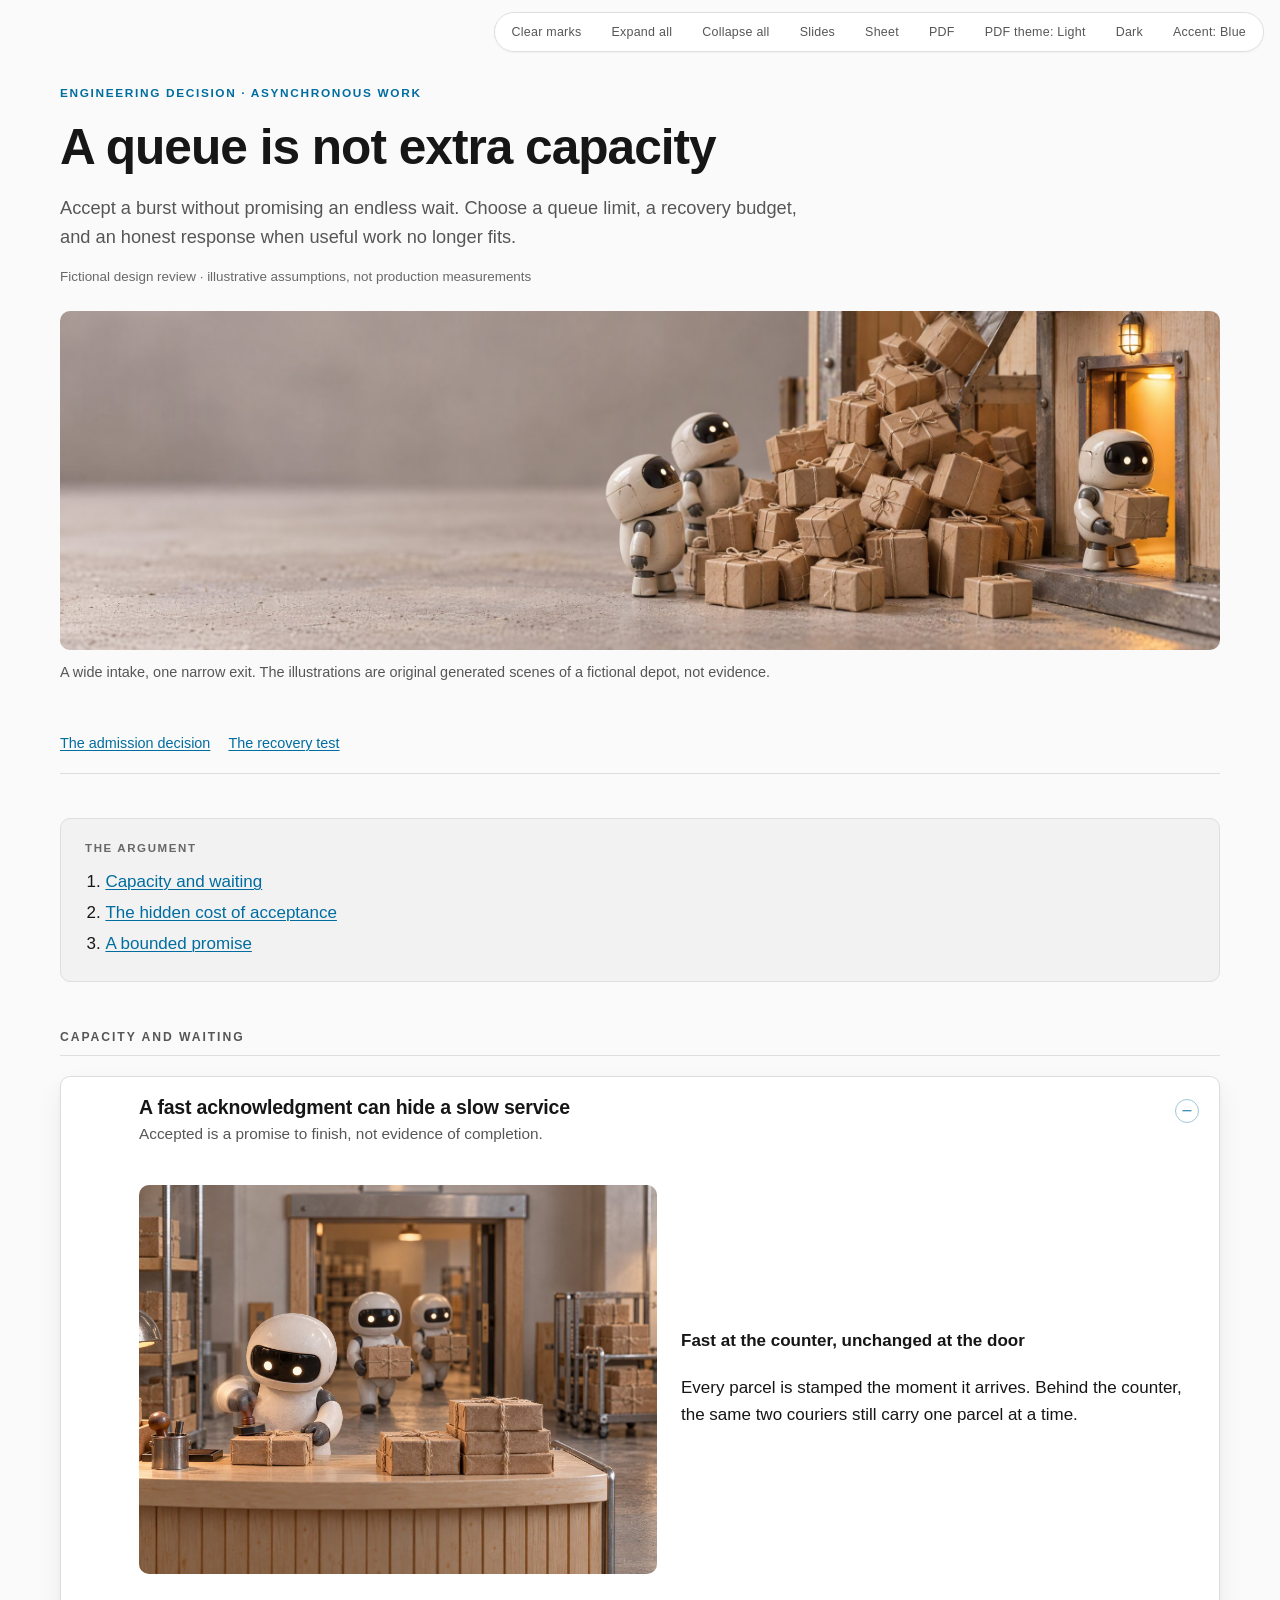
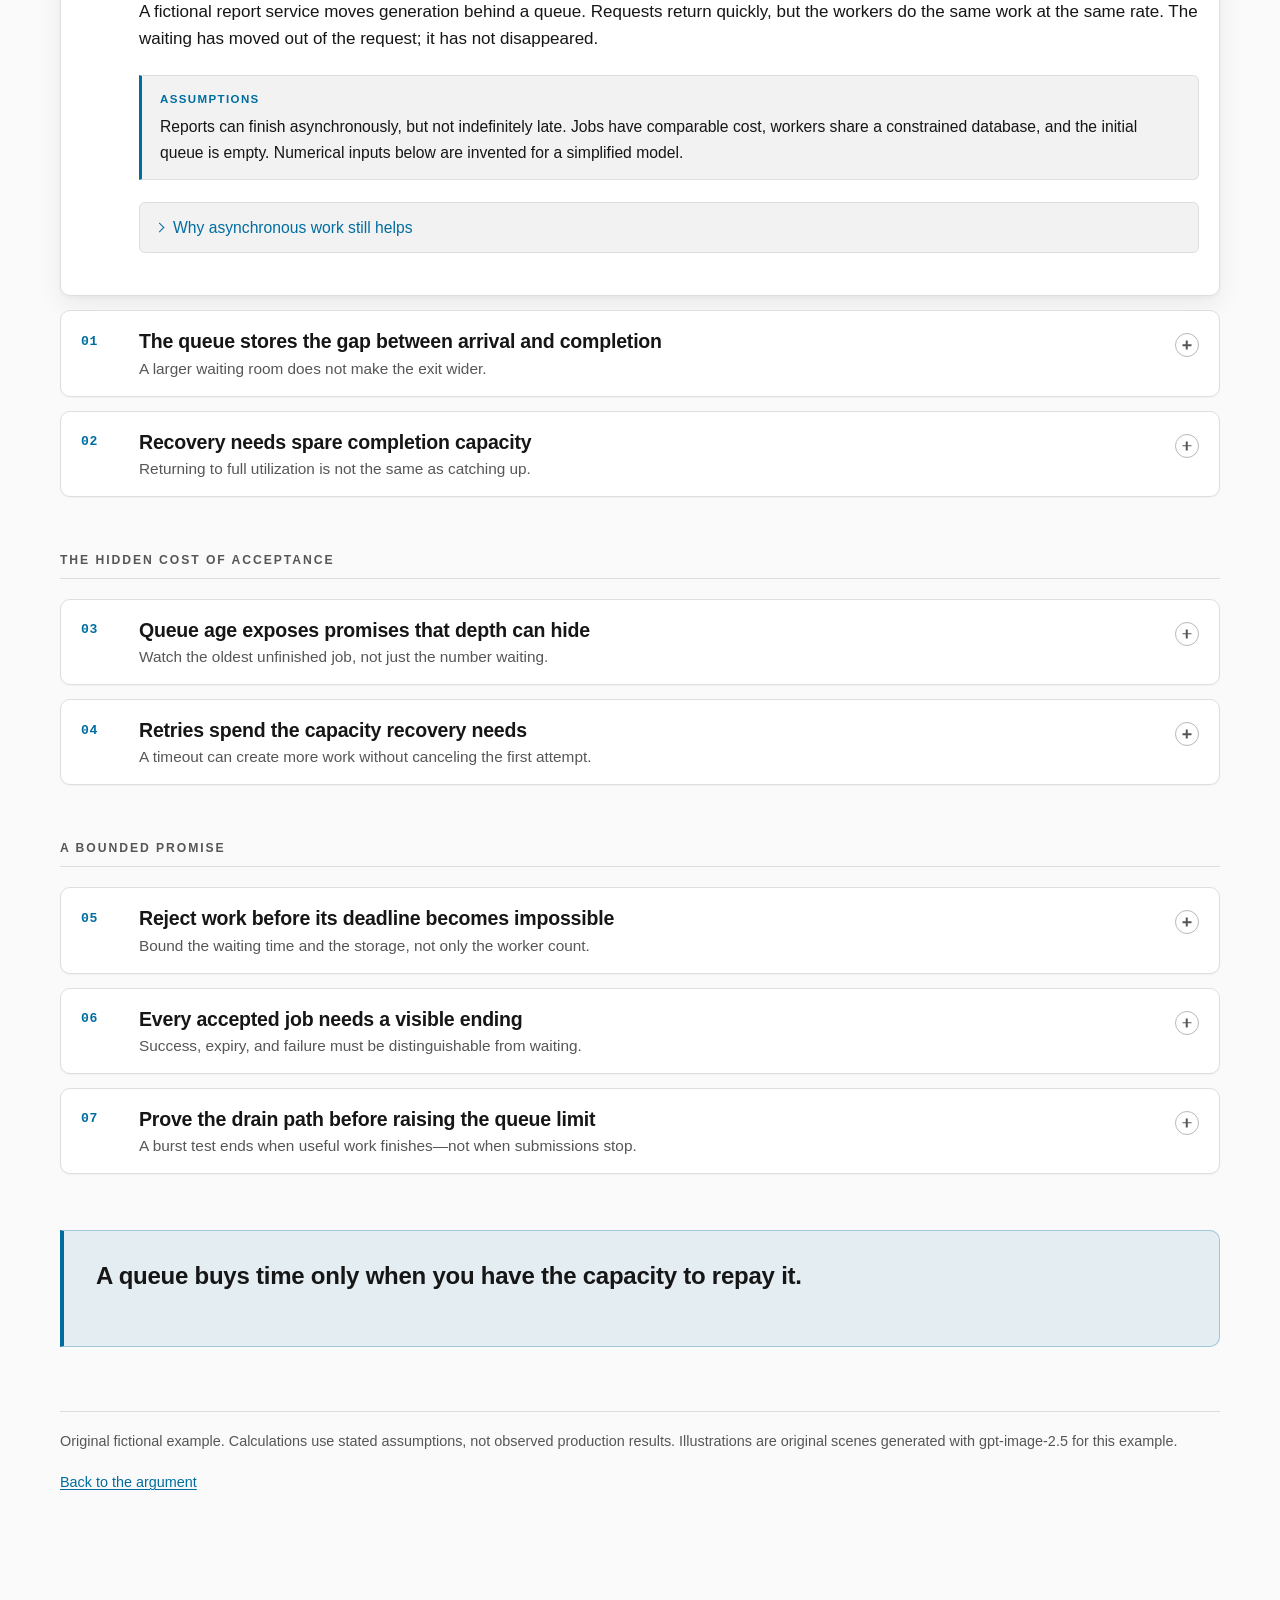
==== commit c648fe61: "Release html-docs 1.6.0: chosen export palette and illustrated example Add --accent to export-pdf.js" ====
--- a/examples/html-docs/queue-is-not-capacity.standalone.html
+++ b/examples/html-docs/queue-is-not-capacity.standalone.html
@@ -1479,6 +1479,130 @@
   .sheet-page { page: sheet-a4; margin: 0; border: 0; box-shadow: none; }
   .sheet-page + .sheet-page { break-before: page; }
   [data-paper="letter"] .sheet-page { page: sheet-letter; }
+}
+</style>
+<style>
+/* Optional image compositions. Load after the chosen view stylesheets.
+   UI uses canonical tokens; authored image pixels retain their own colors. */
+.composition {
+  position: relative;
+  isolation: isolate;
+  width: 100%;
+  min-width: 0;
+  margin: 24px 0;
+  color: var(--text);
+  break-inside: avoid;
+}
+.composition-media {
+  position: relative;
+  min-width: 0;
+  overflow: hidden;
+  aspect-ratio: 16 / 9;
+  border-radius: var(--radius);
+  background: var(--surface-2);
+}
+.composition .composition-media > img {
+  position: absolute;
+  inset: 0;
+  display: block;
+  width: 100%;
+  height: 100%;
+  max-height: none;
+  min-height: 0;
+  margin: 0;
+  object-fit: cover;
+  object-position: var(--image-position, 50% 50%);
+  flex: none;
+}
+.composition-copy {
+  position: relative;
+  min-width: 0;
+}
+.composition .composition-copy > :first-child { margin-top: 0; }
+.composition .composition-copy > :last-child { margin-bottom: 0; }
+.composition-caption {
+  margin: 12px 0 0;
+  color: var(--text-muted);
+  font-size: .85em;
+  line-height: 1.4;
+}
+.composition--hero {
+  display: grid;
+  align-items: center;
+  aspect-ratio: 16 / 7;
+  padding: 32px;
+  border-radius: var(--radius);
+  overflow: hidden;
+  background: var(--surface);
+}
+.composition--hero > .composition-media {
+  position: absolute;
+  inset: 0;
+  aspect-ratio: auto;
+  border-radius: inherit;
+  z-index: -2;
+}
+/* Copy stays over the opaque half; the fade connects it to the scene. */
+.composition--hero::before {
+  content: "";
+  position: absolute;
+  inset: 0;
+  z-index: -1;
+  background: linear-gradient(90deg, var(--surface) 0%, var(--surface) 50%,
+    color-mix(in srgb, var(--surface) 70%, transparent) 66%, transparent 86%);
+}
+.composition--hero > .composition-copy { width: 44%; }
+.composition--split {
+  display: grid;
+  grid-template-columns: minmax(0, 1fr) minmax(0, 1fr);
+  align-items: center;
+  gap: 24px;
+}
+.composition--split .composition-media { aspect-ratio: 4 / 3; }
+.composition--panorama .composition-media { aspect-ratio: 24 / 7; }
+.composition--split .composition-media--circle {
+  width: min(100%, 340px);
+  justify-self: center;
+  aspect-ratio: 1;
+  border-radius: 50%;
+}
+.composition--split .composition-media--oval { aspect-ratio: 4 / 3; border-radius: 50%; }
+.composition-media--diagonal { clip-path: polygon(12% 0, 100% 0, 88% 100%, 0 100%); }
+.composition-media--organic { border-radius: 24% 8% 26% 10% / 12% 20% 16% 24%; }
+
+/* Article presentation geometry is viewport-sized; decks use a fixed stage. */
+:is(.slide-content, .slide-body) .composition { margin: 0; }
+.slide-body .composition--hero { max-height: 390px; aspect-ratio: auto; height: 100%; }
+.slide-body .composition--split .composition-media { max-height: 340px; }
+.slide-body > .summary-grid + .composition { margin-top: 24px; }
+[data-view="slides"] .slide-content .composition .slide-title {
+  font-size: clamp(28px, 3.2vw, 46px);
+  max-width: none;
+}
+[data-view="slides"] .slide-content .composition-copy {
+  font-size: clamp(22px, 2.2vw, 34px);
+  line-height: 1.35;
+}
+[data-view="slides"] .slide-content .composition-caption { font-size: clamp(16px, 1.5vw, 24px); }
+[data-view="slides"] .composition--split .composition-media { max-height: 42vh; }
+
+@media screen and (max-width: 760px) {
+  .doc .card-body .composition--split { grid-template-columns: minmax(0, 1fr); gap: 16px; }
+  .doc .card-body .composition--hero { aspect-ratio: auto; padding: 20px; }
+  .doc .card-body .composition--hero > .composition-copy { width: 48%; }
+}
+@media print {
+  .composition { margin: 16px 0; }
+  .composition--hero {
+    print-color-adjust: exact;
+    -webkit-print-color-adjust: exact;
+  }
+  [data-print="read"] .composition--hero { min-height: 180px; }
+  [data-print="slides"] .slide-content .composition .slide-title { font-size: 36px; max-width: none; }
+  [data-print="slides"] .slide-content .composition-copy { font-size: 25px; line-height: 1.35; }
+  [data-print="slides"] .slide-content .composition-caption { font-size: 18px; }
+  [data-print="slides"] .composition--split .composition-media { max-height: 280px; }
+  [data-print="slides"] .composition--split .composition-media--circle { width: min(100%, 280px); }
 }
 </style>
 <script>
@@ -2291,14 +2415,27 @@
 <div class="doc">
   <header class="doc-header" id="opening">
     <div class="slide-content slide-content--title">
-      <p class="slide-eyebrow">An engineering decision</p>
-      <h2 class="slide-title">A queue is not<br><em>extra capacity.</em></h2>
-      <p class="slide-lead">Buffer the burst. Budget the recovery.</p>
+      <div class="composition composition--hero">
+        <div class="composition-media" style="--image-position: 50% 60%">
+          <img src="[data-uri]